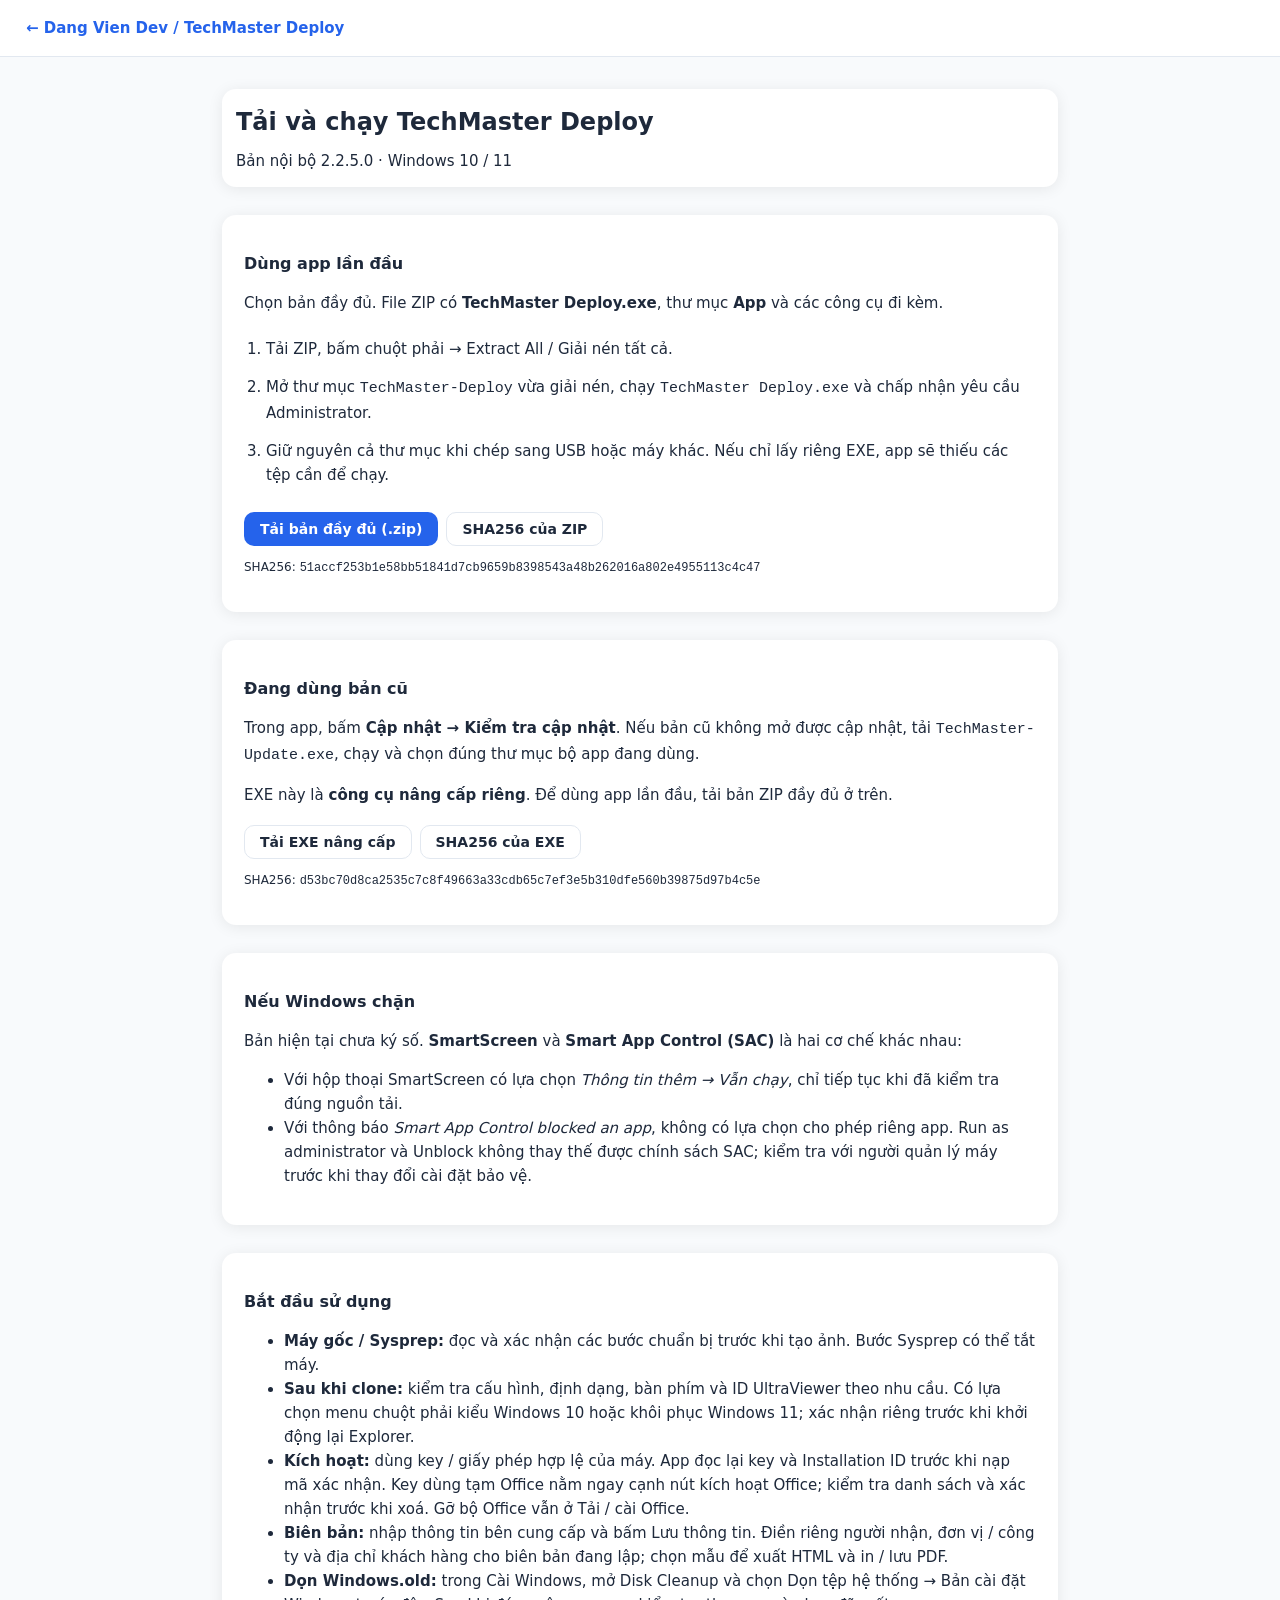
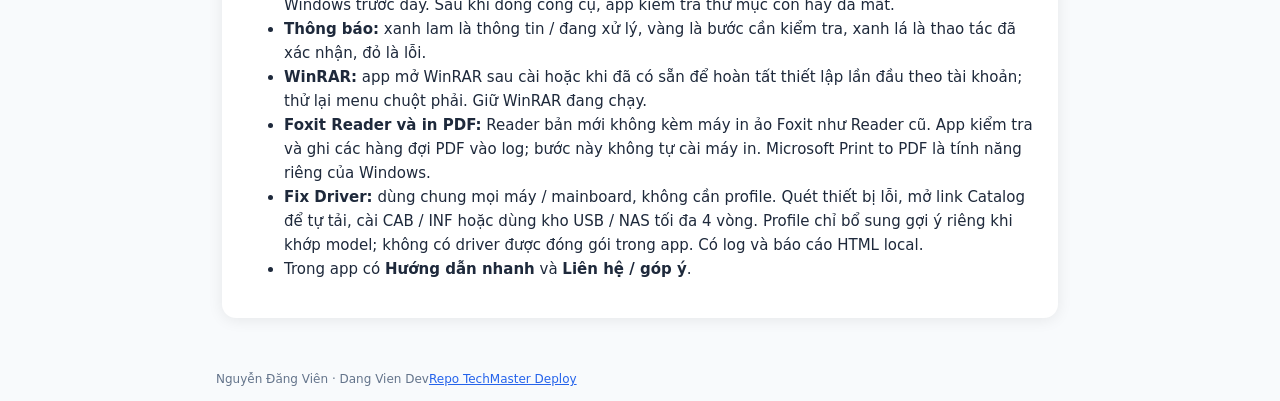
==== downloads/techmaster-deploy.html @ 35038945 "Publish Deploy 2.2.5 with notice highlights, customer details and Windows tools" ====
<!doctype html>
<html lang="vi"><head><meta charset="utf-8"><meta name="viewport" content="width=device-width, initial-scale=1">
<title>TechMaster Deploy — Tải và chạy</title><meta name="description" content="Tải TechMaster Deploy, giải nén bộ app đầy đủ và chạy trên Windows.">
<link rel="stylesheet" href="../assets/style.css?v=__BUILD__"><style>.download-guide{max-width:900px;margin:auto}.guide-main{min-height:100vh;background:var(--content-bg)}.guide-header{background:var(--card-bg);border-bottom:1px solid var(--border);padding:16px 26px}.guide-header a{text-decoration:none;color:var(--accent);font-weight:600}.guide-content{padding:26px}.download-guide h1{font-size:24px;margin:0 0 8px}.download-guide h2{font-size:16px}.download-guide .section{padding:22px}.guide-foot{padding:20px 26px;color:var(--text-2);font-size:12px}.guide-foot a{color:var(--accent)}.download-guide p{overflow-wrap:anywhere}.download-guide code{font-family:var(--mono);overflow-wrap:anywhere}.download-guide .section{margin-top:28px}.download-guide ol{padding-left:22px}.download-guide ol li{padding:7px 0}.download-guide .actions{margin-top:18px}.download-guide .checksum{font-size:12px;color:var(--dim)}</style></head>
<body><div class="guide-main"><header class="guide-header"><a href="../#/tool/techmaster-deploy">← Dang Vien Dev / TechMaster Deploy</a></header><main class="download-guide guide-content"><div class="card sec"><h1>Tải và chạy TechMaster Deploy</h1><p>Bản nội bộ 2.2.5.0 · Windows 10 / 11</p></div>
<section class="card section"><h2>Dùng app lần đầu</h2><p>Chọn bản đầy đủ. File ZIP có <strong>TechMaster Deploy.exe</strong>, thư mục <strong>App</strong> và các công cụ đi kèm.</p><ol><li>Tải ZIP, bấm chuột phải → Extract All / Giải nén tất cả.</li><li>Mở thư mục <code>TechMaster-Deploy</code> vừa giải nén, chạy <code>TechMaster Deploy.exe</code> và chấp nhận yêu cầu Administrator.</li><li>Giữ nguyên cả thư mục khi chép sang USB hoặc máy khác. Nếu chỉ lấy riêng EXE, app sẽ thiếu các tệp cần để chạy.</li></ol><div class="actions"><a class="btn primary" href="TechMaster-Deploy-v2.2.5.0.zip" download="TechMaster-Deploy-v2.2.5.0.zip">Tải bản đầy đủ (.zip)</a><a class="btn outline" href="TechMaster-Deploy-v2.2.5.0.zip.sha256" download>SHA256 của ZIP</a></div><p class="checksum">SHA256: <code>51accf253b1e58bb51841d7cb9659b8398543a48b262016a802e4955113c4c47</code></p></section>
<section class="card section"><h2>Đang dùng bản cũ</h2><p>Trong app, bấm <strong>Cập nhật → Kiểm tra cập nhật</strong>. Nếu bản cũ không mở được cập nhật, tải <code>TechMaster-Update.exe</code>, chạy và chọn đúng thư mục bộ app đang dùng.</p><p>EXE này là <strong>công cụ nâng cấp riêng</strong>. Để dùng app lần đầu, tải bản ZIP đầy đủ ở trên.</p><div class="actions"><a class="btn outline" href="TechMaster-Update.exe" download="TechMaster-Update.exe">Tải EXE nâng cấp</a><a class="btn outline" href="TechMaster-Update.exe.sha256" download>SHA256 của EXE</a></div><p class="checksum">SHA256: <code>d53bc70d8ca2535c7c8f49663a33cdb65c7ef3e5b310dfe560b39875d97b4c5e</code></p></section>
<section class="card section"><h2>Nếu Windows chặn</h2><p>Bản hiện tại chưa ký số. <strong>SmartScreen</strong> và <strong>Smart App Control (SAC)</strong> là hai cơ chế khác nhau:</p><ul><li>Với hộp thoại SmartScreen có lựa chọn <em>Thông tin thêm → Vẫn chạy</em>, chỉ tiếp tục khi đã kiểm tra đúng nguồn tải.</li><li>Với thông báo <em>Smart App Control blocked an app</em>, không có lựa chọn cho phép riêng app. Run as administrator và Unblock không thay thế được chính sách SAC; kiểm tra với người quản lý máy trước khi thay đổi cài đặt bảo vệ.</li></ul></section>
<section class="card section"><h2>Bắt đầu sử dụng</h2><ul><li><strong>Máy gốc / Sysprep:</strong> đọc và xác nhận các bước chuẩn bị trước khi tạo ảnh. Bước Sysprep có thể tắt máy.</li><li><strong>Sau khi clone:</strong> kiểm tra cấu hình, định dạng, bàn phím và ID UltraViewer theo nhu cầu. Có lựa chọn menu chuột phải kiểu Windows 10 hoặc khôi phục Windows 11; xác nhận riêng trước khi khởi động lại Explorer.</li><li><strong>Kích hoạt:</strong> dùng key / giấy phép hợp lệ của máy. App đọc lại key và Installation ID trước khi nạp mã xác nhận. Key dùng tạm Office nằm ngay cạnh nút kích hoạt Office; kiểm tra danh sách và xác nhận trước khi xoá. Gỡ bộ Office vẫn ở Tải / cài Office.</li><li><strong>Biên bản:</strong> nhập thông tin bên cung cấp và bấm Lưu thông tin. Điền riêng người nhận, đơn vị / công ty và địa chỉ khách hàng cho biên bản đang lập; chọn mẫu để xuất HTML và in / lưu PDF.</li><li><strong>Dọn Windows.old:</strong> trong Cài Windows, mở Disk Cleanup và chọn Dọn tệp hệ thống → Bản cài đặt Windows trước đây. Sau khi đóng công cụ, app kiểm tra thư mục còn hay đã mất.</li><li><strong>Thông báo:</strong> xanh lam là thông tin / đang xử lý, vàng là bước cần kiểm tra, xanh lá là thao tác đã xác nhận, đỏ là lỗi.</li><li><strong>WinRAR:</strong> app mở WinRAR sau cài hoặc khi đã có sẵn để hoàn tất thiết lập lần đầu theo tài khoản; thử lại menu chuột phải. Giữ WinRAR đang chạy.</li><li><strong>Foxit Reader và in PDF:</strong> Reader bản mới không kèm máy in ảo Foxit như Reader cũ. App kiểm tra và ghi các hàng đợi PDF vào log; bước này không tự cài máy in. Microsoft Print to PDF là tính năng riêng của Windows.</li><li><strong>Fix Driver:</strong> dùng chung mọi máy / mainboard, không cần profile. Quét thiết bị lỗi, mở link Catalog để tự tải, cài CAB / INF hoặc dùng kho USB / NAS tối đa 4 vòng. Profile chỉ bổ sung gợi ý riêng khi khớp model; không có driver được đóng gói trong app. Có log và báo cáo HTML local.</li><li>Trong app có <strong>Hướng dẫn nhanh</strong> và <strong>Liên hệ / góp ý</strong>.</li></ul></section>
</main><footer class="guide-foot download-guide"><span>Nguyễn Đăng Viên · Dang Vien Dev</span><a href="https://github.com/dangvien-dev/TechMaster-Deploy" target="_blank" rel="noopener">Repo TechMaster Deploy</a></footer></div></body></html>
---- assets/style.css ----
/*
 * Theme lấy từ TechMaster Pro (TechMasterPro/Styles/*.xaml, Views/MainWindow.xaml, docs/HANDOFF.md §3)
 */
:root {
  /* Colors.xaml */
  --bg-main: #F1F5F9;
  --card-bg: #FFFFFF;
  --border: #E2E8F0;
  --primary: #1E3A8A;
  --text: #1E293B;
  --text-2: #64748B;
  --success: #22C55E;
  --warning: #FACC15;
  --danger: #EF4444;

  /* MainWindow.xaml / MenuStyles.xaml */
  --sidebar: #0F172A;
  --side-text: #CBD5F5;
  --side-hover: #1E293B;
  --side-muted: #94A3B8;
  --accent: #2563EB;
  --accent-light: #60A5FA;
  --content-bg: #F8FAFC;

  /* HeaderActionButtonStyle */
  --btn-hover: #F3F4F6;
  --btn-press: #E5E7EB;

  --font: "Segoe UI", system-ui, -apple-system, Roboto, "Helvetica Neue", Arial, sans-serif;
  --mono: Consolas, "Cascadia Mono", ui-monospace, monospace;
}

* { box-sizing: border-box; }
html, body { margin: 0; height: 100%; }
body { font: 15px/1.6 var(--font); color: var(--text); background: var(--content-bg); }
a { color: inherit; }
svg { flex: none; }

.hbtn {
  display: inline-flex; align-items: center; gap: 6px; padding: 4px 8px; border-radius: 4px;
  font: 13px var(--font); color: var(--text); background: transparent; border: 0; cursor: pointer; text-decoration: none;
}
.hbtn:hover { background: var(--btn-hover); }
.hbtn:active { background: var(--btn-press); }

.search { position: relative; }
.search input {
  width: 280px; height: 34px; padding: 0 10px 0 32px; border: 1px solid var(--border); border-radius: 10px;
  font: 13px var(--font); color: var(--text); background: var(--content-bg); outline: none;
}
.search input:focus { border-color: var(--accent); background: #fff; box-shadow: 0 0 0 3px rgba(37,99,235,.12); }
.search svg { position: absolute; left: 10px; top: 9px; color: var(--text-2); }

.seg { display: inline-flex; background: var(--bg-main); border-radius: 10px; padding: 3px; }
.seg button {
  border: 0; background: transparent; font: 13px var(--font); color: var(--text-2);
  height: 28px; padding: 0 12px; border-radius: 8px; cursor: pointer;
}
.seg button[aria-pressed="true"] { background: #fff; color: var(--text); font-weight: 600; box-shadow: 0 1px 3px rgba(15,23,42,.12); }


/* CardStyle: CornerRadius 14, Padding 14, Margin 6, DropShadow Blur15 Opacity.08 Depth2 */
.card {
  background: var(--card-bg); border-radius: 14px; padding: 14px; margin: 6px;
  box-shadow: 0 2px 15px rgba(0,0,0,.08);
}
.grid { display: grid; grid-template-columns: repeat(auto-fill, minmax(min(300px, 100%), 1fr)); }
.grid > * { min-width: 0; }
.tool-foot > * { min-width: 0; }
.tool-foot > .badge { flex: none; }

.tool {
  display: flex; flex-direction: column; gap: 10px; text-decoration: none; padding: 16px;
  border: 1px solid transparent; transition: border-color .12s, transform .12s;
}
.tool:hover { border-color: var(--g-fg); transform: translateY(-2px); }
.tool-top { display: flex; gap: 12px; align-items: flex-start; }
.tile {
  width: 44px; height: 44px; border-radius: 12px; display: grid; place-items: center;
  background: var(--g-bg); color: var(--g-fg); font-weight: 700; font-size: 17px; flex: none;
}
.tool-name { font-size: 16px; font-weight: 700; margin: 0; line-height: 1.3; }
.tool-cat { font-size: 12px; color: var(--g-fg); font-weight: 600; }
.tool p { margin: 0; color: var(--text-2); font-size: 13px; flex: 1; }
.tags { display: flex; flex-wrap: wrap; gap: 6px; }
.tag { font: 11.5px var(--mono); color: var(--text-2); background: var(--bg-main); padding: 2px 7px; border-radius: 6px; }
.tool-foot {
  display: flex; justify-content: space-between; align-items: center; gap: 8px;
  border-top: 1px solid var(--border); padding-top: 10px; font-size: 12px; color: var(--text-2);
}

/* status */
.badge { display: inline-flex; align-items: center; gap: 5px; font-size: 11.5px; font-weight: 600; padding: 2px 9px; border-radius: 999px; white-space: nowrap; }
.badge::before { content: ""; width: 6px; height: 6px; border-radius: 50%; background: currentColor; }
.badge.stable   { background: #F0FDF4; color: #16A34A; }
.badge.beta     { background: #EFF6FF; color: var(--accent); }
.badge.dev      { background: #FEFCE8; color: #A16207; }
.badge.internal { background: var(--bg-main); color: var(--text-2); }

.empty { margin: 6px; padding: 50px 20px; text-align: center; color: var(--text-2); border: 1px dashed var(--border); border-radius: 14px; }

/* ---------- Detail ---------- */
.detail { display: grid; grid-template-columns: 1fr 300px; align-items: start; }
.hero { display: flex; gap: 16px; align-items: center; flex-wrap: wrap; padding: 18px; }
.hero .tile { width: 56px; height: 56px; font-size: 22px; border-radius: 14px; }
.hero-text { flex: 1; min-width: 220px; }
.hero-text h2 { margin: 0 0 2px; font-size: 22px; }
.hero-text p { margin: 0; color: var(--text-2); }

/* PrimaryButtonStyle: #2563EB, white, Padding 15,6, SemiBold, Radius 10 */
.btn {
  display: inline-flex; align-items: center; gap: 8px; padding: 8px 15px; border-radius: 10px;
  font: 600 14px var(--font); text-decoration: none; border: 1px solid transparent; cursor: pointer;
}
.btn.primary { background: var(--accent); color: #fff; }
.btn.primary:hover { background: #1D4ED8; }
.btn.primary:active { opacity: .7; }
.btn.outline { background: #fff; color: var(--text); border-color: var(--border); }
.btn.outline:hover { background: var(--btn-hover); }
.btn[aria-disabled="true"] { background: var(--bg-main); color: var(--text-2); pointer-events: none; }
.actions { display: flex; gap: 8px; flex-wrap: wrap; }

.sec h3 {
  display: flex; align-items: center; gap: 8px; font-size: 14px; font-weight: 700; margin: 0 0 10px;
}
.sec h3::before { content: ""; width: 4px; height: 16px; border-radius: 2px; background: var(--g-fg, var(--accent)); }
.sec p { margin: 0; }
.list { margin: 0; padding: 0; list-style: none; }
.list li { display: flex; gap: 10px; padding: 8px 0; border-bottom: 1px solid var(--border); }
.list li:last-child { border-bottom: 0; }
.list li svg { color: var(--success); margin-top: 3px; }

.kv { display: grid; grid-template-columns: 96px 1fr; gap: 9px 10px; margin: 0; font-size: 13px; }
.kv dt { color: var(--text-2); }
.kv dd { margin: 0; font-weight: 600; word-break: break-word; }
.kv dd.mono { font: 600 12.5px var(--mono); }
.side-card .tags { margin-top: 14px; padding-top: 12px; border-top: 1px solid var(--border); }

.log-item + .log-item { margin-top: 14px; padding-top: 14px; border-top: 1px solid var(--border); }
.log-ver { font: 600 13px var(--mono); color: var(--accent); }
.log-date { color: var(--text-2); font-size: 12px; margin-left: 6px; }
.log-item ul { margin: 6px 0 0; padding-left: 18px; }
.note { color: var(--text-2); font-size: 13px; }


/* ---------- Sổ tay sửa lỗi (#/loi) ---------- */
.muted { color: var(--text-2); }
.fix .tool-cat { margin-bottom: 2px; }
.fix .tool-name { font-size: 15px; }
.fix-model { min-width: 0; overflow: hidden; text-overflow: ellipsis; white-space: nowrap; }
.tag.code { color: var(--g-fg, var(--accent)); background: var(--g-bg, #EFF6FF); font-weight: 600; }

.sec code, .notes code {
  font: 12.5px var(--mono); background: var(--bg-main); border: 1px solid var(--border);
  padding: 0 5px; border-radius: 5px; overflow-wrap: anywhere;
}
.steps { list-style: none; margin: 0; padding: 0; }
.step { display: flex; gap: 12px; padding: 12px 0; border-bottom: 1px solid var(--border); }
.step:first-child { padding-top: 2px; }
.step:last-child { border-bottom: 0; padding-bottom: 0; }
.step-no {
  flex: none; width: 26px; height: 26px; border-radius: 8px; display: grid; place-items: center;
  background: var(--g-bg, #EFF6FF); color: var(--g-fg, var(--accent)); font-weight: 700; font-size: 13px;
}
.step-body { flex: 1; min-width: 0; }
.step-t { font-weight: 600; margin-top: 2px; }
.step-d { color: var(--text); margin-top: 2px; }
.cmd { position: relative; margin-top: 8px; background: var(--sidebar); border-radius: 10px; }
.cmd pre {
  margin: 0; padding: 12px 14px; padding-right: 86px; color: #E2E8F0;
  font: 12.5px/1.6 var(--mono); white-space: pre-wrap; word-break: break-all;
}
.cmd .copy {
  position: absolute; top: 7px; right: 7px; display: inline-flex; align-items: center; gap: 5px;
  border: 0; border-radius: 6px; padding: 4px 8px; cursor: pointer;
  background: var(--side-hover); color: var(--side-text); font: 12px var(--font);
}
.cmd .copy:hover { background: #334155; color: #fff; }
.warn { background: #FFFBEB; }
.warn h3::before { background: #D97706; }
.notes { margin: 0; padding-left: 18px; }
.notes li + li { margin-top: 6px; }
.refs { margin-top: 14px; padding-top: 12px; border-top: 1px solid var(--border); display: flex; flex-direction: column; gap: 6px; font-size: 13px; }
.refs-h { color: var(--text-2); font-size: 12px; }
.refs a { color: var(--accent); text-decoration: none; }
.refs a:hover { text-decoration: underline; }

/* ---------- Thông báo thay đổi / bản mới ---------- */
.chg {
  display: inline-block; vertical-align: 2px; margin-left: 4px; padding: 1px 7px; border-radius: 999px;
  font-size: 10.5px; font-weight: 700; letter-spacing: .3px; text-transform: uppercase;
}
.chg.new     { background: var(--danger); color: #fff; }
.chg.updated { background: var(--accent); color: #fff; }

.notice, .toast { display: flex; align-items: center; gap: 12px; }
.notice { border-left: 4px solid var(--accent); margin-bottom: 10px; }
.notice-icon {
  width: 36px; height: 36px; border-radius: 10px; display: grid; place-items: center; flex: none;
  background: #EFF6FF; color: var(--accent);
}
.notice-body { flex: 1; min-width: 0; font-size: 13px; }
.notice-body a { color: var(--accent); text-decoration: none; }
.notice-body a:hover { text-decoration: underline; }
.dim { color: var(--text-2); }

.toasts { position: fixed; right: 20px; bottom: 20px; z-index: 50; max-width: calc(100% - 40px); }
.toast { margin: 0; width: 400px; max-width: 100%; box-shadow: 0 8px 30px rgba(15,23,42,.18); animation: toast-in .2s ease-out; }
@keyframes toast-in { from { opacity: 0; transform: translateY(10px); } to { opacity: 1; transform: none; } }
@media (max-width: 760px) { .toasts { left: 10px; right: 10px; bottom: 10px; max-width: none; } .toast { width: auto; } }

/* =====================================================================
 * Bố cục WEBSITE: menu ngang · khối mở đầu · section · chân trang
 * (màu, card, nút, nhãn vẫn theo docs/DESIGN-SYSTEM.md)
 * ===================================================================== */
.wrap { width: 100%; max-width: 1180px; margin: 0 auto; padding: 0 24px; }
main { min-height: 60vh; }

/* Menu ngang — nền navy như sidebar TechMaster Pro */
.topnav { background: var(--sidebar); position: sticky; top: 0; z-index: 20; box-shadow: 0 1px 0 rgba(255,255,255,.06); }
.topnav-in { display: flex; align-items: center; justify-content: space-between; gap: 16px; height: 62px; }
.brand { display: flex; align-items: baseline; gap: 8px; text-decoration: none; }
.brand-name { color: #fff; font-size: 19px; font-weight: 700; }
.brand-tag { color: var(--accent-light); font-size: 12px; font-weight: 700; letter-spacing: .8px; }
.nav { display: flex; align-items: center; gap: 4px; }
.nav a {
  color: var(--side-text); text-decoration: none; font-size: 14px; padding: 8px 14px; border-radius: 10px;
  transition: background .12s, color .12s;
}
.nav a:hover { background: var(--side-hover); color: #fff; }
.nav a[aria-current="page"] { color: #fff; font-weight: 600; background: var(--side-hover); box-shadow: inset 0 -2px 0 var(--accent-light); }

/* Khối mở đầu */
.hero-band {
  background:
    radial-gradient(900px 400px at 85% -10%, rgba(96,165,250,.28), transparent 60%),
    linear-gradient(135deg, #0F172A 0%, #1E3A8A 100%);
  color: #fff;
}
.hero-in { padding: 40px 24px 36px; }
.hero-grid { display: grid; grid-template-columns: 1fr auto; align-items: end; gap: 32px; }
.hero-band.small .hero-in { padding: 28px 24px 30px; }
.eyebrow {
  display: inline-block; font-size: 12px; font-weight: 700; letter-spacing: 1px; text-transform: uppercase;
  color: var(--accent-light); background: rgba(96,165,250,.12); border: 1px solid rgba(96,165,250,.3);
  padding: 3px 10px; border-radius: 999px; margin-bottom: 12px;
}
.hero-band h1 { font-size: 36px; line-height: 1.15; margin: 0 0 8px; letter-spacing: -.5px; }
.hero-band.small h1 { font-size: 30px; margin-bottom: 6px; }
.hero-band p { margin: 0; max-width: 680px; color: #CBD5E1; font-size: 16px; }
.hero-band.small p { font-size: 14.5px; }
.hero-band p b { color: #fff; }
.hero-cta { display: flex; gap: 10px; flex-wrap: wrap; margin-top: 20px; }
.btn.lg { padding: 11px 20px; font-size: 15px; }
.btn.ghost { color: #fff; border-color: rgba(255,255,255,.3); background: rgba(255,255,255,.04); }
.btn.ghost:hover { background: rgba(255,255,255,.1); }
.stats { display: flex; gap: 28px; flex-wrap: wrap; padding: 14px 22px; border-radius: 14px; background: rgba(255,255,255,.05); border: 1px solid rgba(255,255,255,.1); }
.stats div { display: flex; flex-direction: column; }
.stats b { font-size: 24px; line-height: 1.15; }
.stats span { color: #94A3B8; font-size: 12.5px; white-space: nowrap; }
.hero-band .crumb { margin-bottom: 14px; }
.hero-band .crumb a, .hero-band .crumb span { color: #94A3B8; }
.hero-band .crumb a:hover { color: #fff; }
.search.big { display: block; margin-top: 18px; max-width: 620px; }
.search.big input { width: 100%; height: 48px; font-size: 15px; padding-left: 42px; border-radius: 12px; border-color: transparent; background: #fff; }
.search.big svg { left: 15px; top: 17px; }

/* Section */
.section { padding: 52px 0; }
.section.alt { background: var(--bg-main); border-top: 1px solid var(--border); }
.section-head { display: flex; justify-content: space-between; align-items: flex-end; gap: 16px; flex-wrap: wrap; margin: 0 6px 20px; }
.section-head h2 {
  display: flex; align-items: center; gap: 10px; font-size: 26px; margin: 0 0 4px;
}
.section-head h2::before { content: ""; width: 4px; height: 24px; border-radius: 2px; background: var(--accent); }
.section-head p { margin: 0; color: var(--text-2); }

.toolbar { display: flex; justify-content: space-between; align-items: center; gap: 12px; flex-wrap: wrap; margin: 0 6px 14px; }
.toolbar-right { display: flex; align-items: center; gap: 10px; flex-wrap: wrap; }
.chips { display: flex; flex-wrap: wrap; gap: 8px; }
.chip {
  display: inline-flex; align-items: center; gap: 7px; height: 34px; padding: 0 14px; border-radius: 999px; cursor: pointer;
  font: 13px var(--font); color: var(--text); background: #fff; border: 1px solid var(--border); transition: all .12s;
}
.chip:hover { border-color: var(--g-fg, var(--accent)); }
.chip-dot { width: 8px; height: 8px; border-radius: 50%; background: var(--g-fg); }
.chip[aria-pressed="true"] { background: var(--g-bg, var(--text)); color: var(--g-fg, #fff); border-color: var(--g-fg, var(--text)); font-weight: 600; }
.search input { background: #fff; }

.page { padding-top: 22px; padding-bottom: 56px; }
.crumb { display: flex; align-items: center; flex-wrap: wrap; gap: 8px; font-size: 13px; margin: 0 6px 12px; color: var(--text-2); }
.crumb a { color: var(--text-2); text-decoration: none; }
.crumb a:hover { color: var(--accent); }
.crumb .sep { opacity: .5; }
.empty a { color: var(--accent); }
.fix-hero .tags { margin-top: 8px; }

/* Chân trang */
.footer { background: var(--sidebar); color: var(--side-muted); font-size: 13px; margin-top: 0; }
.footer-in { display: grid; grid-template-columns: 1.6fr 1fr 1fr; gap: 24px; padding-top: 36px; padding-bottom: 36px; }
.footer-brand { color: #fff; font-size: 17px; font-weight: 700; margin-bottom: 6px; }
.footer-sub { max-width: 380px; }
.footer-links { display: flex; flex-direction: column; gap: 6px; }
.footer-links a { color: var(--side-text); text-decoration: none; }
.footer-links a:hover { color: #fff; }
.footer-contact { color: var(--warning); margin-top: 4px; }

/* ---------- Responsive ---------- */
@media (max-width: 1000px) {
  .detail { grid-template-columns: 1fr; }
  .search input { width: 220px; }
}
@media (max-width: 760px) {
  .wrap { padding: 0 14px; }
  .topnav-in { height: 56px; }
  .nav a { padding: 7px 9px; font-size: 13.5px; }
  .hero-in { padding: 28px 14px 26px; }
  .hero-grid { grid-template-columns: 1fr; gap: 20px; }
  .hero-band.small .hero-in { padding: 22px 14px 24px; }
  .hero-band h1 { font-size: 28px; }
  .hero-band p { font-size: 15px; }
  .stats { gap: 20px; padding: 10px 16px; }
  .section { padding: 34px 0; }
  .section-head h2 { font-size: 22px; }
  .toolbar-right, .search, .search input { width: 100%; }
  .chips { flex-wrap: nowrap; overflow-x: auto; scrollbar-width: none; width: 100%; padding-bottom: 2px; }
  .chip { flex: none; }
  .grid { grid-template-columns: minmax(0, 1fr); }
  .footer-in { grid-template-columns: 1fr; gap: 18px; }
}
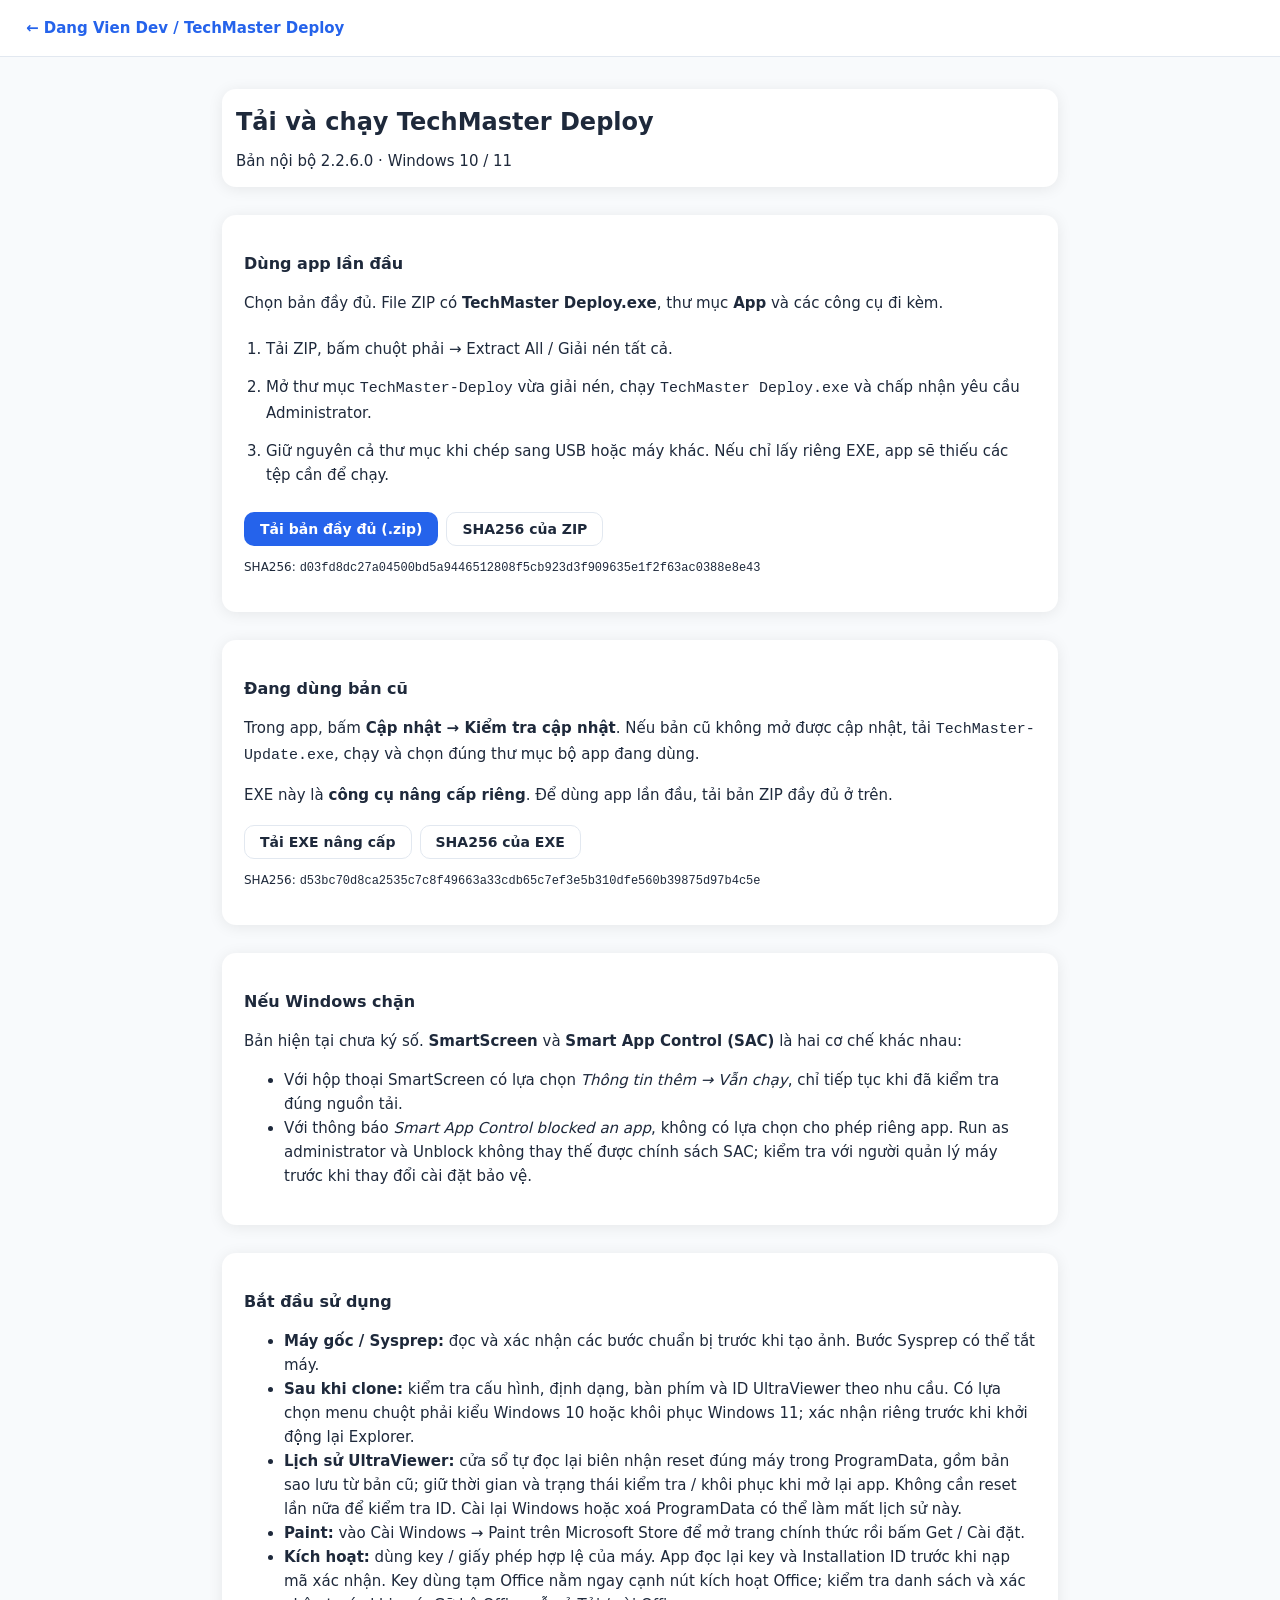
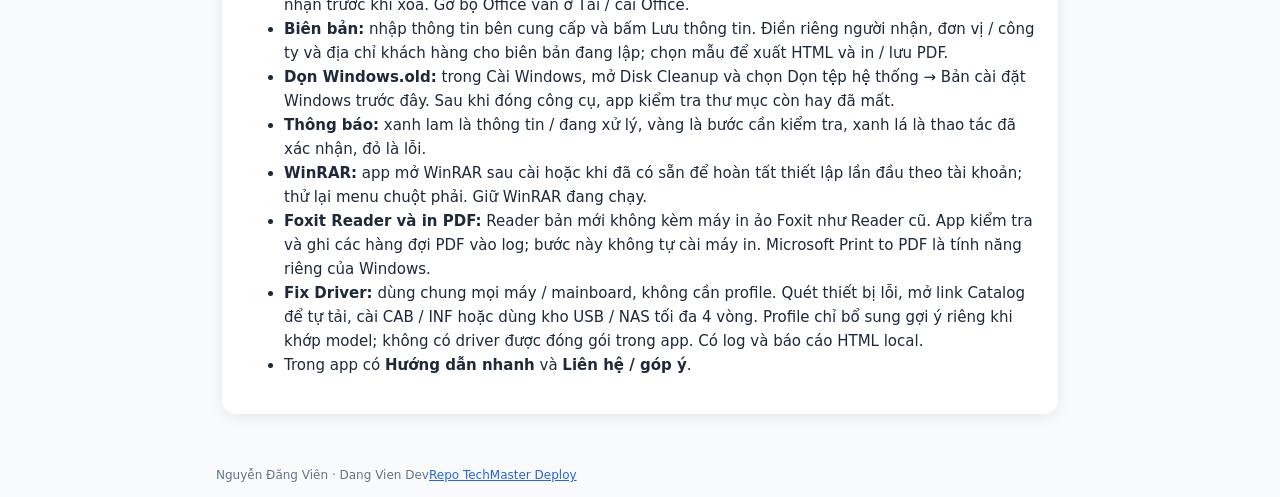
==== commit f6b255fa: "Publish Deploy 2.2.6 with saved UltraViewer history and Paint Store shortcut" ====
--- a/downloads/techmaster-deploy.html
+++ b/downloads/techmaster-deploy.html
@@ -2,9 +2,9 @@
 <html lang="vi"><head><meta charset="utf-8"><meta name="viewport" content="width=device-width, initial-scale=1">
 <title>TechMaster Deploy — Tải và chạy</title><meta name="description" content="Tải TechMaster Deploy, giải nén bộ app đầy đủ và chạy trên Windows.">
 <link rel="stylesheet" href="../assets/style.css?v=__BUILD__"><style>.download-guide{max-width:900px;margin:auto}.guide-main{min-height:100vh;background:var(--content-bg)}.guide-header{background:var(--card-bg);border-bottom:1px solid var(--border);padding:16px 26px}.guide-header a{text-decoration:none;color:var(--accent);font-weight:600}.guide-content{padding:26px}.download-guide h1{font-size:24px;margin:0 0 8px}.download-guide h2{font-size:16px}.download-guide .section{padding:22px}.guide-foot{padding:20px 26px;color:var(--text-2);font-size:12px}.guide-foot a{color:var(--accent)}.download-guide p{overflow-wrap:anywhere}.download-guide code{font-family:var(--mono);overflow-wrap:anywhere}.download-guide .section{margin-top:28px}.download-guide ol{padding-left:22px}.download-guide ol li{padding:7px 0}.download-guide .actions{margin-top:18px}.download-guide .checksum{font-size:12px;color:var(--dim)}</style></head>
-<body><div class="guide-main"><header class="guide-header"><a href="../#/tool/techmaster-deploy">← Dang Vien Dev / TechMaster Deploy</a></header><main class="download-guide guide-content"><div class="card sec"><h1>Tải và chạy TechMaster Deploy</h1><p>Bản nội bộ 2.2.5.0 · Windows 10 / 11</p></div>
-<section class="card section"><h2>Dùng app lần đầu</h2><p>Chọn bản đầy đủ. File ZIP có <strong>TechMaster Deploy.exe</strong>, thư mục <strong>App</strong> và các công cụ đi kèm.</p><ol><li>Tải ZIP, bấm chuột phải → Extract All / Giải nén tất cả.</li><li>Mở thư mục <code>TechMaster-Deploy</code> vừa giải nén, chạy <code>TechMaster Deploy.exe</code> và chấp nhận yêu cầu Administrator.</li><li>Giữ nguyên cả thư mục khi chép sang USB hoặc máy khác. Nếu chỉ lấy riêng EXE, app sẽ thiếu các tệp cần để chạy.</li></ol><div class="actions"><a class="btn primary" href="TechMaster-Deploy-v2.2.5.0.zip" download="TechMaster-Deploy-v2.2.5.0.zip">Tải bản đầy đủ (.zip)</a><a class="btn outline" href="TechMaster-Deploy-v2.2.5.0.zip.sha256" download>SHA256 của ZIP</a></div><p class="checksum">SHA256: <code>51accf253b1e58bb51841d7cb9659b8398543a48b262016a802e4955113c4c47</code></p></section>
+<body><div class="guide-main"><header class="guide-header"><a href="../#/tool/techmaster-deploy">← Dang Vien Dev / TechMaster Deploy</a></header><main class="download-guide guide-content"><div class="card sec"><h1>Tải và chạy TechMaster Deploy</h1><p>Bản nội bộ 2.2.6.0 · Windows 10 / 11</p></div>
+<section class="card section"><h2>Dùng app lần đầu</h2><p>Chọn bản đầy đủ. File ZIP có <strong>TechMaster Deploy.exe</strong>, thư mục <strong>App</strong> và các công cụ đi kèm.</p><ol><li>Tải ZIP, bấm chuột phải → Extract All / Giải nén tất cả.</li><li>Mở thư mục <code>TechMaster-Deploy</code> vừa giải nén, chạy <code>TechMaster Deploy.exe</code> và chấp nhận yêu cầu Administrator.</li><li>Giữ nguyên cả thư mục khi chép sang USB hoặc máy khác. Nếu chỉ lấy riêng EXE, app sẽ thiếu các tệp cần để chạy.</li></ol><div class="actions"><a class="btn primary" href="TechMaster-Deploy-v2.2.6.0.zip" download="TechMaster-Deploy-v2.2.6.0.zip">Tải bản đầy đủ (.zip)</a><a class="btn outline" href="TechMaster-Deploy-v2.2.6.0.zip.sha256" download>SHA256 của ZIP</a></div><p class="checksum">SHA256: <code>d03fd8dc27a04500bd5a9446512808f5cb923d3f909635e1f2f63ac0388e8e43</code></p></section>
 <section class="card section"><h2>Đang dùng bản cũ</h2><p>Trong app, bấm <strong>Cập nhật → Kiểm tra cập nhật</strong>. Nếu bản cũ không mở được cập nhật, tải <code>TechMaster-Update.exe</code>, chạy và chọn đúng thư mục bộ app đang dùng.</p><p>EXE này là <strong>công cụ nâng cấp riêng</strong>. Để dùng app lần đầu, tải bản ZIP đầy đủ ở trên.</p><div class="actions"><a class="btn outline" href="TechMaster-Update.exe" download="TechMaster-Update.exe">Tải EXE nâng cấp</a><a class="btn outline" href="TechMaster-Update.exe.sha256" download>SHA256 của EXE</a></div><p class="checksum">SHA256: <code>d53bc70d8ca2535c7c8f49663a33cdb65c7ef3e5b310dfe560b39875d97b4c5e</code></p></section>
 <section class="card section"><h2>Nếu Windows chặn</h2><p>Bản hiện tại chưa ký số. <strong>SmartScreen</strong> và <strong>Smart App Control (SAC)</strong> là hai cơ chế khác nhau:</p><ul><li>Với hộp thoại SmartScreen có lựa chọn <em>Thông tin thêm → Vẫn chạy</em>, chỉ tiếp tục khi đã kiểm tra đúng nguồn tải.</li><li>Với thông báo <em>Smart App Control blocked an app</em>, không có lựa chọn cho phép riêng app. Run as administrator và Unblock không thay thế được chính sách SAC; kiểm tra với người quản lý máy trước khi thay đổi cài đặt bảo vệ.</li></ul></section>
-<section class="card section"><h2>Bắt đầu sử dụng</h2><ul><li><strong>Máy gốc / Sysprep:</strong> đọc và xác nhận các bước chuẩn bị trước khi tạo ảnh. Bước Sysprep có thể tắt máy.</li><li><strong>Sau khi clone:</strong> kiểm tra cấu hình, định dạng, bàn phím và ID UltraViewer theo nhu cầu. Có lựa chọn menu chuột phải kiểu Windows 10 hoặc khôi phục Windows 11; xác nhận riêng trước khi khởi động lại Explorer.</li><li><strong>Kích hoạt:</strong> dùng key / giấy phép hợp lệ của máy. App đọc lại key và Installation ID trước khi nạp mã xác nhận. Key dùng tạm Office nằm ngay cạnh nút kích hoạt Office; kiểm tra danh sách và xác nhận trước khi xoá. Gỡ bộ Office vẫn ở Tải / cài Office.</li><li><strong>Biên bản:</strong> nhập thông tin bên cung cấp và bấm Lưu thông tin. Điền riêng người nhận, đơn vị / công ty và địa chỉ khách hàng cho biên bản đang lập; chọn mẫu để xuất HTML và in / lưu PDF.</li><li><strong>Dọn Windows.old:</strong> trong Cài Windows, mở Disk Cleanup và chọn Dọn tệp hệ thống → Bản cài đặt Windows trước đây. Sau khi đóng công cụ, app kiểm tra thư mục còn hay đã mất.</li><li><strong>Thông báo:</strong> xanh lam là thông tin / đang xử lý, vàng là bước cần kiểm tra, xanh lá là thao tác đã xác nhận, đỏ là lỗi.</li><li><strong>WinRAR:</strong> app mở WinRAR sau cài hoặc khi đã có sẵn để hoàn tất thiết lập lần đầu theo tài khoản; thử lại menu chuột phải. Giữ WinRAR đang chạy.</li><li><strong>Foxit Reader và in PDF:</strong> Reader bản mới không kèm máy in ảo Foxit như Reader cũ. App kiểm tra và ghi các hàng đợi PDF vào log; bước này không tự cài máy in. Microsoft Print to PDF là tính năng riêng của Windows.</li><li><strong>Fix Driver:</strong> dùng chung mọi máy / mainboard, không cần profile. Quét thiết bị lỗi, mở link Catalog để tự tải, cài CAB / INF hoặc dùng kho USB / NAS tối đa 4 vòng. Profile chỉ bổ sung gợi ý riêng khi khớp model; không có driver được đóng gói trong app. Có log và báo cáo HTML local.</li><li>Trong app có <strong>Hướng dẫn nhanh</strong> và <strong>Liên hệ / góp ý</strong>.</li></ul></section>
+<section class="card section"><h2>Bắt đầu sử dụng</h2><ul><li><strong>Máy gốc / Sysprep:</strong> đọc và xác nhận các bước chuẩn bị trước khi tạo ảnh. Bước Sysprep có thể tắt máy.</li><li><strong>Sau khi clone:</strong> kiểm tra cấu hình, định dạng, bàn phím và ID UltraViewer theo nhu cầu. Có lựa chọn menu chuột phải kiểu Windows 10 hoặc khôi phục Windows 11; xác nhận riêng trước khi khởi động lại Explorer.</li><li><strong>Lịch sử UltraViewer:</strong> cửa sổ tự đọc lại biên nhận reset đúng máy trong ProgramData, gồm bản sao lưu từ bản cũ; giữ thời gian và trạng thái kiểm tra / khôi phục khi mở lại app. Không cần reset lần nữa để kiểm tra ID. Cài lại Windows hoặc xoá ProgramData có thể làm mất lịch sử này.</li><li><strong>Paint:</strong> vào Cài Windows → Paint trên Microsoft Store để mở trang chính thức rồi bấm Get / Cài đặt.</li><li><strong>Kích hoạt:</strong> dùng key / giấy phép hợp lệ của máy. App đọc lại key và Installation ID trước khi nạp mã xác nhận. Key dùng tạm Office nằm ngay cạnh nút kích hoạt Office; kiểm tra danh sách và xác nhận trước khi xoá. Gỡ bộ Office vẫn ở Tải / cài Office.</li><li><strong>Biên bản:</strong> nhập thông tin bên cung cấp và bấm Lưu thông tin. Điền riêng người nhận, đơn vị / công ty và địa chỉ khách hàng cho biên bản đang lập; chọn mẫu để xuất HTML và in / lưu PDF.</li><li><strong>Dọn Windows.old:</strong> trong Cài Windows, mở Disk Cleanup và chọn Dọn tệp hệ thống → Bản cài đặt Windows trước đây. Sau khi đóng công cụ, app kiểm tra thư mục còn hay đã mất.</li><li><strong>Thông báo:</strong> xanh lam là thông tin / đang xử lý, vàng là bước cần kiểm tra, xanh lá là thao tác đã xác nhận, đỏ là lỗi.</li><li><strong>WinRAR:</strong> app mở WinRAR sau cài hoặc khi đã có sẵn để hoàn tất thiết lập lần đầu theo tài khoản; thử lại menu chuột phải. Giữ WinRAR đang chạy.</li><li><strong>Foxit Reader và in PDF:</strong> Reader bản mới không kèm máy in ảo Foxit như Reader cũ. App kiểm tra và ghi các hàng đợi PDF vào log; bước này không tự cài máy in. Microsoft Print to PDF là tính năng riêng của Windows.</li><li><strong>Fix Driver:</strong> dùng chung mọi máy / mainboard, không cần profile. Quét thiết bị lỗi, mở link Catalog để tự tải, cài CAB / INF hoặc dùng kho USB / NAS tối đa 4 vòng. Profile chỉ bổ sung gợi ý riêng khi khớp model; không có driver được đóng gói trong app. Có log và báo cáo HTML local.</li><li>Trong app có <strong>Hướng dẫn nhanh</strong> và <strong>Liên hệ / góp ý</strong>.</li></ul></section>
 </main><footer class="guide-foot download-guide"><span>Nguyễn Đăng Viên · Dang Vien Dev</span><a href="https://github.com/dangvien-dev/TechMaster-Deploy" target="_blank" rel="noopener">Repo TechMaster Deploy</a></footer></div></body></html>
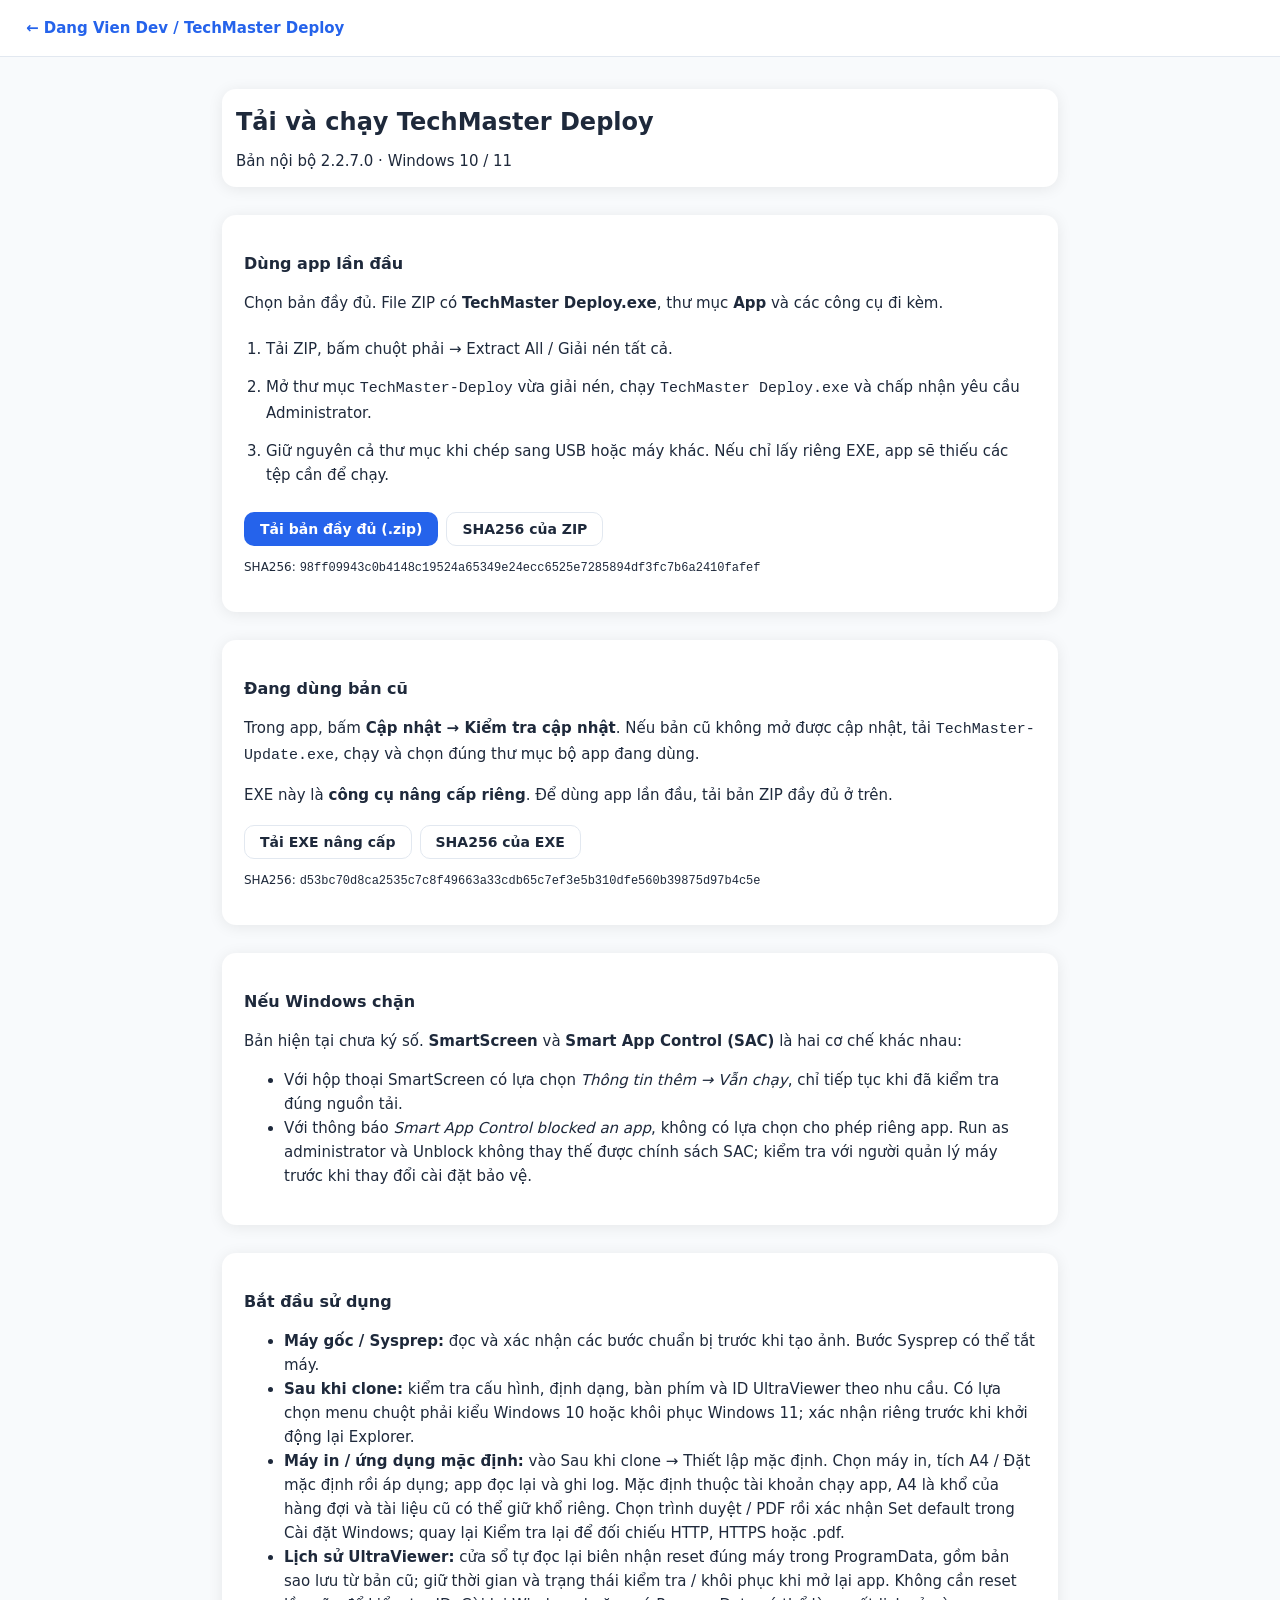
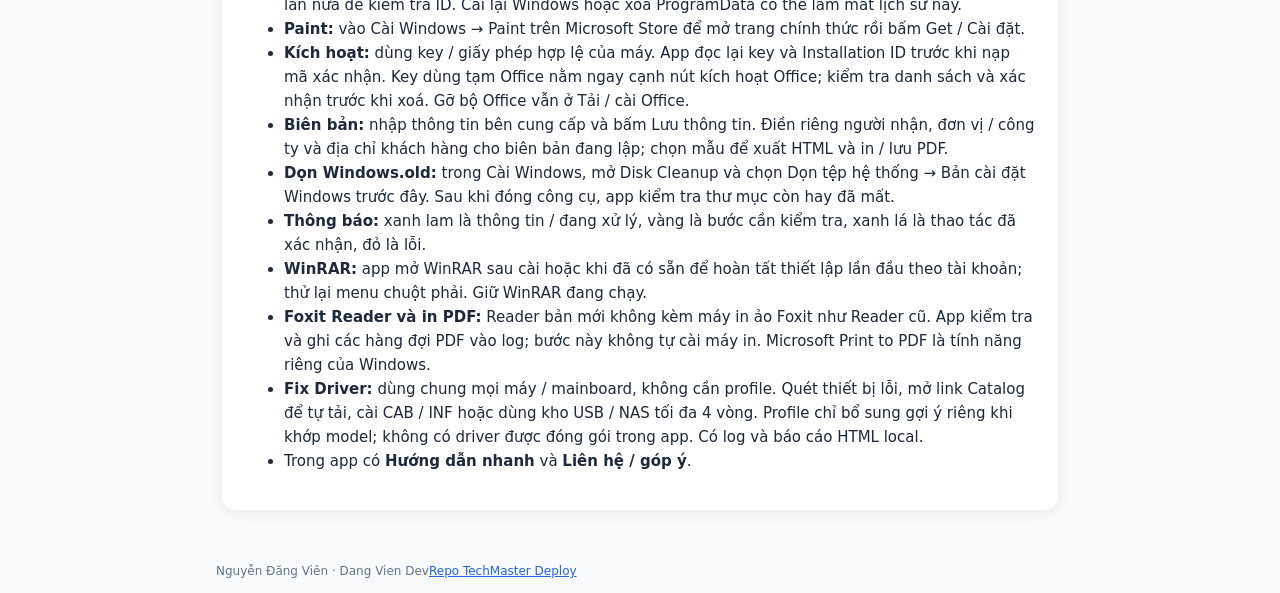
==== commit a0c34baf: "Publish Deploy 2.2.7 printer and app defaults setup" ====
--- a/downloads/techmaster-deploy.html
+++ b/downloads/techmaster-deploy.html
@@ -2,9 +2,9 @@
 <html lang="vi"><head><meta charset="utf-8"><meta name="viewport" content="width=device-width, initial-scale=1">
 <title>TechMaster Deploy — Tải và chạy</title><meta name="description" content="Tải TechMaster Deploy, giải nén bộ app đầy đủ và chạy trên Windows.">
 <link rel="stylesheet" href="../assets/style.css?v=__BUILD__"><style>.download-guide{max-width:900px;margin:auto}.guide-main{min-height:100vh;background:var(--content-bg)}.guide-header{background:var(--card-bg);border-bottom:1px solid var(--border);padding:16px 26px}.guide-header a{text-decoration:none;color:var(--accent);font-weight:600}.guide-content{padding:26px}.download-guide h1{font-size:24px;margin:0 0 8px}.download-guide h2{font-size:16px}.download-guide .section{padding:22px}.guide-foot{padding:20px 26px;color:var(--text-2);font-size:12px}.guide-foot a{color:var(--accent)}.download-guide p{overflow-wrap:anywhere}.download-guide code{font-family:var(--mono);overflow-wrap:anywhere}.download-guide .section{margin-top:28px}.download-guide ol{padding-left:22px}.download-guide ol li{padding:7px 0}.download-guide .actions{margin-top:18px}.download-guide .checksum{font-size:12px;color:var(--dim)}</style></head>
-<body><div class="guide-main"><header class="guide-header"><a href="../#/tool/techmaster-deploy">← Dang Vien Dev / TechMaster Deploy</a></header><main class="download-guide guide-content"><div class="card sec"><h1>Tải và chạy TechMaster Deploy</h1><p>Bản nội bộ 2.2.6.0 · Windows 10 / 11</p></div>
-<section class="card section"><h2>Dùng app lần đầu</h2><p>Chọn bản đầy đủ. File ZIP có <strong>TechMaster Deploy.exe</strong>, thư mục <strong>App</strong> và các công cụ đi kèm.</p><ol><li>Tải ZIP, bấm chuột phải → Extract All / Giải nén tất cả.</li><li>Mở thư mục <code>TechMaster-Deploy</code> vừa giải nén, chạy <code>TechMaster Deploy.exe</code> và chấp nhận yêu cầu Administrator.</li><li>Giữ nguyên cả thư mục khi chép sang USB hoặc máy khác. Nếu chỉ lấy riêng EXE, app sẽ thiếu các tệp cần để chạy.</li></ol><div class="actions"><a class="btn primary" href="TechMaster-Deploy-v2.2.6.0.zip" download="TechMaster-Deploy-v2.2.6.0.zip">Tải bản đầy đủ (.zip)</a><a class="btn outline" href="TechMaster-Deploy-v2.2.6.0.zip.sha256" download>SHA256 của ZIP</a></div><p class="checksum">SHA256: <code>d03fd8dc27a04500bd5a9446512808f5cb923d3f909635e1f2f63ac0388e8e43</code></p></section>
+<body><div class="guide-main"><header class="guide-header"><a href="../#/tool/techmaster-deploy">← Dang Vien Dev / TechMaster Deploy</a></header><main class="download-guide guide-content"><div class="card sec"><h1>Tải và chạy TechMaster Deploy</h1><p>Bản nội bộ 2.2.7.0 · Windows 10 / 11</p></div>
+<section class="card section"><h2>Dùng app lần đầu</h2><p>Chọn bản đầy đủ. File ZIP có <strong>TechMaster Deploy.exe</strong>, thư mục <strong>App</strong> và các công cụ đi kèm.</p><ol><li>Tải ZIP, bấm chuột phải → Extract All / Giải nén tất cả.</li><li>Mở thư mục <code>TechMaster-Deploy</code> vừa giải nén, chạy <code>TechMaster Deploy.exe</code> và chấp nhận yêu cầu Administrator.</li><li>Giữ nguyên cả thư mục khi chép sang USB hoặc máy khác. Nếu chỉ lấy riêng EXE, app sẽ thiếu các tệp cần để chạy.</li></ol><div class="actions"><a class="btn primary" href="TechMaster-Deploy-v2.2.7.0.zip" download="TechMaster-Deploy-v2.2.7.0.zip">Tải bản đầy đủ (.zip)</a><a class="btn outline" href="TechMaster-Deploy-v2.2.7.0.zip.sha256" download>SHA256 của ZIP</a></div><p class="checksum">SHA256: <code>98ff09943c0b4148c19524a65349e24ecc6525e7285894df3fc7b6a2410fafef</code></p></section>
 <section class="card section"><h2>Đang dùng bản cũ</h2><p>Trong app, bấm <strong>Cập nhật → Kiểm tra cập nhật</strong>. Nếu bản cũ không mở được cập nhật, tải <code>TechMaster-Update.exe</code>, chạy và chọn đúng thư mục bộ app đang dùng.</p><p>EXE này là <strong>công cụ nâng cấp riêng</strong>. Để dùng app lần đầu, tải bản ZIP đầy đủ ở trên.</p><div class="actions"><a class="btn outline" href="TechMaster-Update.exe" download="TechMaster-Update.exe">Tải EXE nâng cấp</a><a class="btn outline" href="TechMaster-Update.exe.sha256" download>SHA256 của EXE</a></div><p class="checksum">SHA256: <code>d53bc70d8ca2535c7c8f49663a33cdb65c7ef3e5b310dfe560b39875d97b4c5e</code></p></section>
 <section class="card section"><h2>Nếu Windows chặn</h2><p>Bản hiện tại chưa ký số. <strong>SmartScreen</strong> và <strong>Smart App Control (SAC)</strong> là hai cơ chế khác nhau:</p><ul><li>Với hộp thoại SmartScreen có lựa chọn <em>Thông tin thêm → Vẫn chạy</em>, chỉ tiếp tục khi đã kiểm tra đúng nguồn tải.</li><li>Với thông báo <em>Smart App Control blocked an app</em>, không có lựa chọn cho phép riêng app. Run as administrator và Unblock không thay thế được chính sách SAC; kiểm tra với người quản lý máy trước khi thay đổi cài đặt bảo vệ.</li></ul></section>
-<section class="card section"><h2>Bắt đầu sử dụng</h2><ul><li><strong>Máy gốc / Sysprep:</strong> đọc và xác nhận các bước chuẩn bị trước khi tạo ảnh. Bước Sysprep có thể tắt máy.</li><li><strong>Sau khi clone:</strong> kiểm tra cấu hình, định dạng, bàn phím và ID UltraViewer theo nhu cầu. Có lựa chọn menu chuột phải kiểu Windows 10 hoặc khôi phục Windows 11; xác nhận riêng trước khi khởi động lại Explorer.</li><li><strong>Lịch sử UltraViewer:</strong> cửa sổ tự đọc lại biên nhận reset đúng máy trong ProgramData, gồm bản sao lưu từ bản cũ; giữ thời gian và trạng thái kiểm tra / khôi phục khi mở lại app. Không cần reset lần nữa để kiểm tra ID. Cài lại Windows hoặc xoá ProgramData có thể làm mất lịch sử này.</li><li><strong>Paint:</strong> vào Cài Windows → Paint trên Microsoft Store để mở trang chính thức rồi bấm Get / Cài đặt.</li><li><strong>Kích hoạt:</strong> dùng key / giấy phép hợp lệ của máy. App đọc lại key và Installation ID trước khi nạp mã xác nhận. Key dùng tạm Office nằm ngay cạnh nút kích hoạt Office; kiểm tra danh sách và xác nhận trước khi xoá. Gỡ bộ Office vẫn ở Tải / cài Office.</li><li><strong>Biên bản:</strong> nhập thông tin bên cung cấp và bấm Lưu thông tin. Điền riêng người nhận, đơn vị / công ty và địa chỉ khách hàng cho biên bản đang lập; chọn mẫu để xuất HTML và in / lưu PDF.</li><li><strong>Dọn Windows.old:</strong> trong Cài Windows, mở Disk Cleanup và chọn Dọn tệp hệ thống → Bản cài đặt Windows trước đây. Sau khi đóng công cụ, app kiểm tra thư mục còn hay đã mất.</li><li><strong>Thông báo:</strong> xanh lam là thông tin / đang xử lý, vàng là bước cần kiểm tra, xanh lá là thao tác đã xác nhận, đỏ là lỗi.</li><li><strong>WinRAR:</strong> app mở WinRAR sau cài hoặc khi đã có sẵn để hoàn tất thiết lập lần đầu theo tài khoản; thử lại menu chuột phải. Giữ WinRAR đang chạy.</li><li><strong>Foxit Reader và in PDF:</strong> Reader bản mới không kèm máy in ảo Foxit như Reader cũ. App kiểm tra và ghi các hàng đợi PDF vào log; bước này không tự cài máy in. Microsoft Print to PDF là tính năng riêng của Windows.</li><li><strong>Fix Driver:</strong> dùng chung mọi máy / mainboard, không cần profile. Quét thiết bị lỗi, mở link Catalog để tự tải, cài CAB / INF hoặc dùng kho USB / NAS tối đa 4 vòng. Profile chỉ bổ sung gợi ý riêng khi khớp model; không có driver được đóng gói trong app. Có log và báo cáo HTML local.</li><li>Trong app có <strong>Hướng dẫn nhanh</strong> và <strong>Liên hệ / góp ý</strong>.</li></ul></section>
+<section class="card section"><h2>Bắt đầu sử dụng</h2><ul><li><strong>Máy gốc / Sysprep:</strong> đọc và xác nhận các bước chuẩn bị trước khi tạo ảnh. Bước Sysprep có thể tắt máy.</li><li><strong>Sau khi clone:</strong> kiểm tra cấu hình, định dạng, bàn phím và ID UltraViewer theo nhu cầu. Có lựa chọn menu chuột phải kiểu Windows 10 hoặc khôi phục Windows 11; xác nhận riêng trước khi khởi động lại Explorer.</li><li><strong>Máy in / ứng dụng mặc định:</strong> vào Sau khi clone → Thiết lập mặc định. Chọn máy in, tích A4 / Đặt mặc định rồi áp dụng; app đọc lại và ghi log. Mặc định thuộc tài khoản chạy app, A4 là khổ của hàng đợi và tài liệu cũ có thể giữ khổ riêng. Chọn trình duyệt / PDF rồi xác nhận Set default trong Cài đặt Windows; quay lại Kiểm tra lại để đối chiếu HTTP, HTTPS hoặc .pdf.</li><li><strong>Lịch sử UltraViewer:</strong> cửa sổ tự đọc lại biên nhận reset đúng máy trong ProgramData, gồm bản sao lưu từ bản cũ; giữ thời gian và trạng thái kiểm tra / khôi phục khi mở lại app. Không cần reset lần nữa để kiểm tra ID. Cài lại Windows hoặc xoá ProgramData có thể làm mất lịch sử này.</li><li><strong>Paint:</strong> vào Cài Windows → Paint trên Microsoft Store để mở trang chính thức rồi bấm Get / Cài đặt.</li><li><strong>Kích hoạt:</strong> dùng key / giấy phép hợp lệ của máy. App đọc lại key và Installation ID trước khi nạp mã xác nhận. Key dùng tạm Office nằm ngay cạnh nút kích hoạt Office; kiểm tra danh sách và xác nhận trước khi xoá. Gỡ bộ Office vẫn ở Tải / cài Office.</li><li><strong>Biên bản:</strong> nhập thông tin bên cung cấp và bấm Lưu thông tin. Điền riêng người nhận, đơn vị / công ty và địa chỉ khách hàng cho biên bản đang lập; chọn mẫu để xuất HTML và in / lưu PDF.</li><li><strong>Dọn Windows.old:</strong> trong Cài Windows, mở Disk Cleanup và chọn Dọn tệp hệ thống → Bản cài đặt Windows trước đây. Sau khi đóng công cụ, app kiểm tra thư mục còn hay đã mất.</li><li><strong>Thông báo:</strong> xanh lam là thông tin / đang xử lý, vàng là bước cần kiểm tra, xanh lá là thao tác đã xác nhận, đỏ là lỗi.</li><li><strong>WinRAR:</strong> app mở WinRAR sau cài hoặc khi đã có sẵn để hoàn tất thiết lập lần đầu theo tài khoản; thử lại menu chuột phải. Giữ WinRAR đang chạy.</li><li><strong>Foxit Reader và in PDF:</strong> Reader bản mới không kèm máy in ảo Foxit như Reader cũ. App kiểm tra và ghi các hàng đợi PDF vào log; bước này không tự cài máy in. Microsoft Print to PDF là tính năng riêng của Windows.</li><li><strong>Fix Driver:</strong> dùng chung mọi máy / mainboard, không cần profile. Quét thiết bị lỗi, mở link Catalog để tự tải, cài CAB / INF hoặc dùng kho USB / NAS tối đa 4 vòng. Profile chỉ bổ sung gợi ý riêng khi khớp model; không có driver được đóng gói trong app. Có log và báo cáo HTML local.</li><li>Trong app có <strong>Hướng dẫn nhanh</strong> và <strong>Liên hệ / góp ý</strong>.</li></ul></section>
 </main><footer class="guide-foot download-guide"><span>Nguyễn Đăng Viên · Dang Vien Dev</span><a href="https://github.com/dangvien-dev/TechMaster-Deploy" target="_blank" rel="noopener">Repo TechMaster Deploy</a></footer></div></body></html>
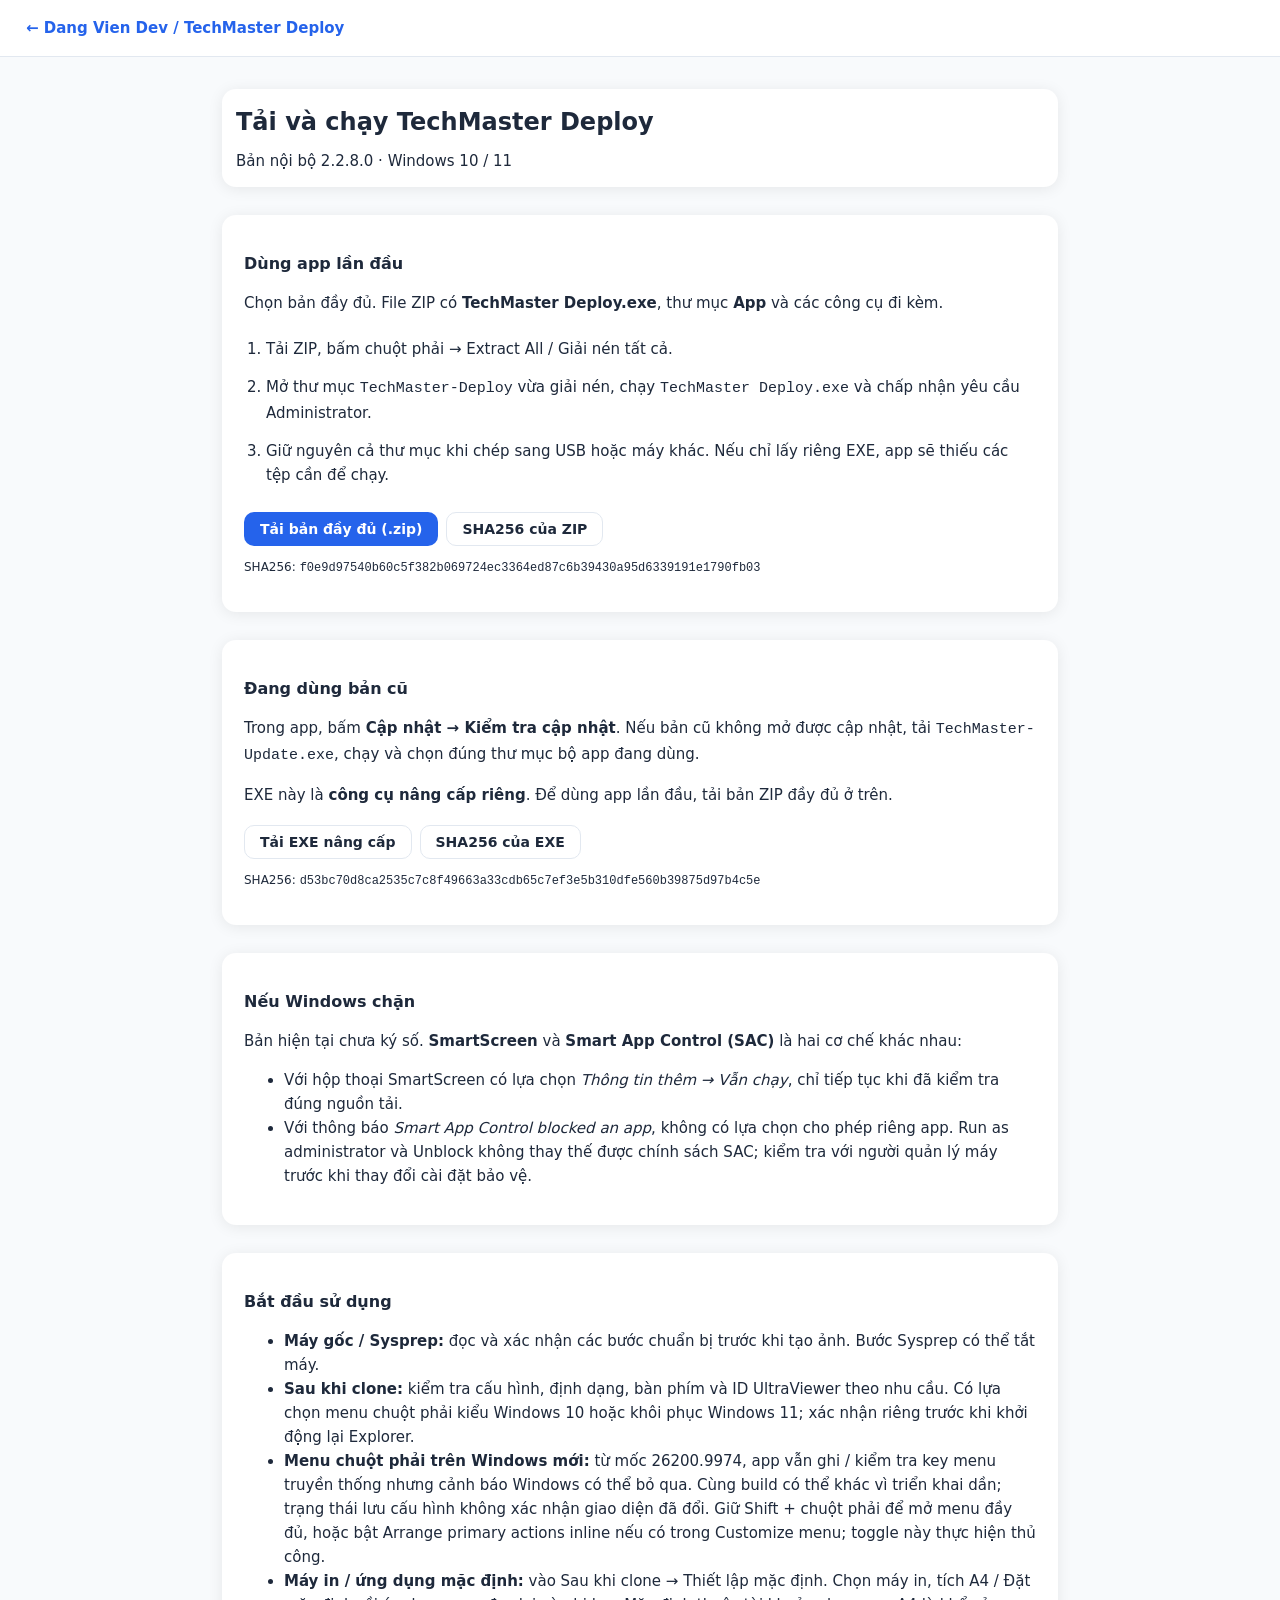
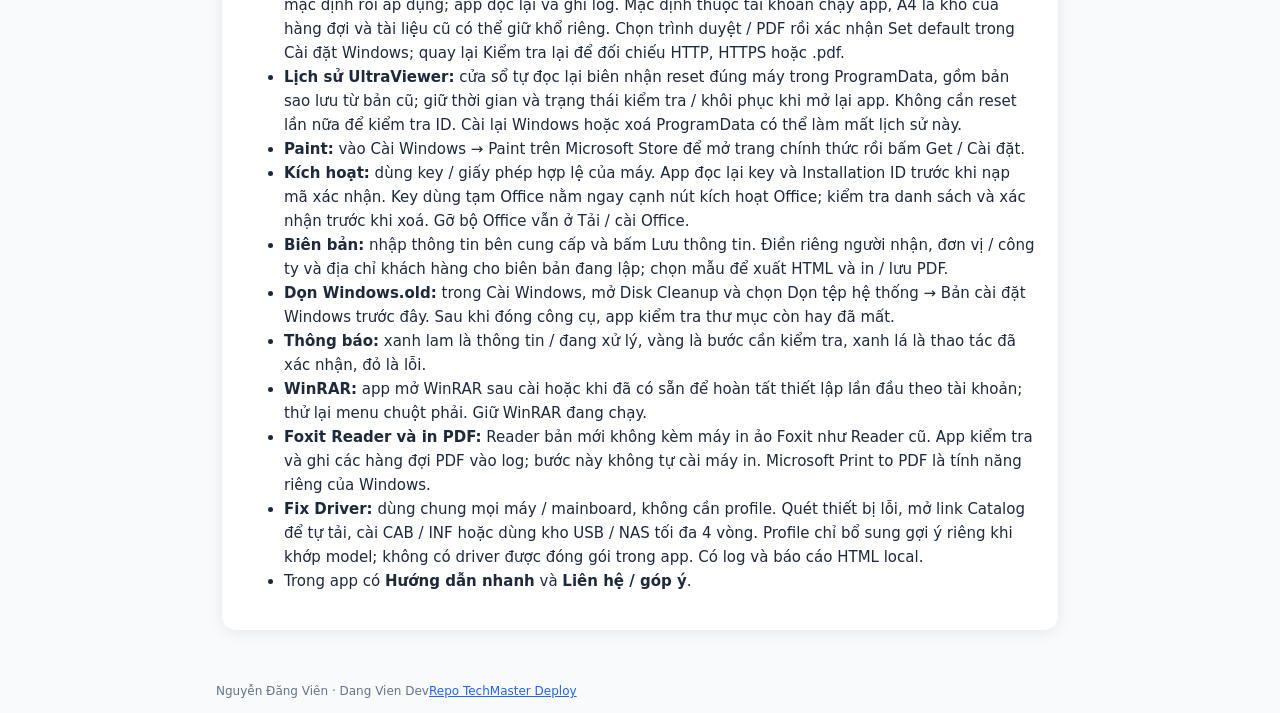
==== commit e4f2569f: "Publish Deploy 2.2.8 Explorer compatibility warnings and alternatives" ====
--- a/downloads/techmaster-deploy.html
+++ b/downloads/techmaster-deploy.html
@@ -2,9 +2,9 @@
 <html lang="vi"><head><meta charset="utf-8"><meta name="viewport" content="width=device-width, initial-scale=1">
 <title>TechMaster Deploy — Tải và chạy</title><meta name="description" content="Tải TechMaster Deploy, giải nén bộ app đầy đủ và chạy trên Windows.">
 <link rel="stylesheet" href="../assets/style.css?v=__BUILD__"><style>.download-guide{max-width:900px;margin:auto}.guide-main{min-height:100vh;background:var(--content-bg)}.guide-header{background:var(--card-bg);border-bottom:1px solid var(--border);padding:16px 26px}.guide-header a{text-decoration:none;color:var(--accent);font-weight:600}.guide-content{padding:26px}.download-guide h1{font-size:24px;margin:0 0 8px}.download-guide h2{font-size:16px}.download-guide .section{padding:22px}.guide-foot{padding:20px 26px;color:var(--text-2);font-size:12px}.guide-foot a{color:var(--accent)}.download-guide p{overflow-wrap:anywhere}.download-guide code{font-family:var(--mono);overflow-wrap:anywhere}.download-guide .section{margin-top:28px}.download-guide ol{padding-left:22px}.download-guide ol li{padding:7px 0}.download-guide .actions{margin-top:18px}.download-guide .checksum{font-size:12px;color:var(--dim)}</style></head>
-<body><div class="guide-main"><header class="guide-header"><a href="../#/tool/techmaster-deploy">← Dang Vien Dev / TechMaster Deploy</a></header><main class="download-guide guide-content"><div class="card sec"><h1>Tải và chạy TechMaster Deploy</h1><p>Bản nội bộ 2.2.7.0 · Windows 10 / 11</p></div>
-<section class="card section"><h2>Dùng app lần đầu</h2><p>Chọn bản đầy đủ. File ZIP có <strong>TechMaster Deploy.exe</strong>, thư mục <strong>App</strong> và các công cụ đi kèm.</p><ol><li>Tải ZIP, bấm chuột phải → Extract All / Giải nén tất cả.</li><li>Mở thư mục <code>TechMaster-Deploy</code> vừa giải nén, chạy <code>TechMaster Deploy.exe</code> và chấp nhận yêu cầu Administrator.</li><li>Giữ nguyên cả thư mục khi chép sang USB hoặc máy khác. Nếu chỉ lấy riêng EXE, app sẽ thiếu các tệp cần để chạy.</li></ol><div class="actions"><a class="btn primary" href="TechMaster-Deploy-v2.2.7.0.zip" download="TechMaster-Deploy-v2.2.7.0.zip">Tải bản đầy đủ (.zip)</a><a class="btn outline" href="TechMaster-Deploy-v2.2.7.0.zip.sha256" download>SHA256 của ZIP</a></div><p class="checksum">SHA256: <code>98ff09943c0b4148c19524a65349e24ecc6525e7285894df3fc7b6a2410fafef</code></p></section>
+<body><div class="guide-main"><header class="guide-header"><a href="../#/tool/techmaster-deploy">← Dang Vien Dev / TechMaster Deploy</a></header><main class="download-guide guide-content"><div class="card sec"><h1>Tải và chạy TechMaster Deploy</h1><p>Bản nội bộ 2.2.8.0 · Windows 10 / 11</p></div>
+<section class="card section"><h2>Dùng app lần đầu</h2><p>Chọn bản đầy đủ. File ZIP có <strong>TechMaster Deploy.exe</strong>, thư mục <strong>App</strong> và các công cụ đi kèm.</p><ol><li>Tải ZIP, bấm chuột phải → Extract All / Giải nén tất cả.</li><li>Mở thư mục <code>TechMaster-Deploy</code> vừa giải nén, chạy <code>TechMaster Deploy.exe</code> và chấp nhận yêu cầu Administrator.</li><li>Giữ nguyên cả thư mục khi chép sang USB hoặc máy khác. Nếu chỉ lấy riêng EXE, app sẽ thiếu các tệp cần để chạy.</li></ol><div class="actions"><a class="btn primary" href="TechMaster-Deploy-v2.2.8.0.zip" download="TechMaster-Deploy-v2.2.8.0.zip">Tải bản đầy đủ (.zip)</a><a class="btn outline" href="TechMaster-Deploy-v2.2.8.0.zip.sha256" download>SHA256 của ZIP</a></div><p class="checksum">SHA256: <code>f0e9d97540b60c5f382b069724ec3364ed87c6b39430a95d6339191e1790fb03</code></p></section>
 <section class="card section"><h2>Đang dùng bản cũ</h2><p>Trong app, bấm <strong>Cập nhật → Kiểm tra cập nhật</strong>. Nếu bản cũ không mở được cập nhật, tải <code>TechMaster-Update.exe</code>, chạy và chọn đúng thư mục bộ app đang dùng.</p><p>EXE này là <strong>công cụ nâng cấp riêng</strong>. Để dùng app lần đầu, tải bản ZIP đầy đủ ở trên.</p><div class="actions"><a class="btn outline" href="TechMaster-Update.exe" download="TechMaster-Update.exe">Tải EXE nâng cấp</a><a class="btn outline" href="TechMaster-Update.exe.sha256" download>SHA256 của EXE</a></div><p class="checksum">SHA256: <code>d53bc70d8ca2535c7c8f49663a33cdb65c7ef3e5b310dfe560b39875d97b4c5e</code></p></section>
 <section class="card section"><h2>Nếu Windows chặn</h2><p>Bản hiện tại chưa ký số. <strong>SmartScreen</strong> và <strong>Smart App Control (SAC)</strong> là hai cơ chế khác nhau:</p><ul><li>Với hộp thoại SmartScreen có lựa chọn <em>Thông tin thêm → Vẫn chạy</em>, chỉ tiếp tục khi đã kiểm tra đúng nguồn tải.</li><li>Với thông báo <em>Smart App Control blocked an app</em>, không có lựa chọn cho phép riêng app. Run as administrator và Unblock không thay thế được chính sách SAC; kiểm tra với người quản lý máy trước khi thay đổi cài đặt bảo vệ.</li></ul></section>
-<section class="card section"><h2>Bắt đầu sử dụng</h2><ul><li><strong>Máy gốc / Sysprep:</strong> đọc và xác nhận các bước chuẩn bị trước khi tạo ảnh. Bước Sysprep có thể tắt máy.</li><li><strong>Sau khi clone:</strong> kiểm tra cấu hình, định dạng, bàn phím và ID UltraViewer theo nhu cầu. Có lựa chọn menu chuột phải kiểu Windows 10 hoặc khôi phục Windows 11; xác nhận riêng trước khi khởi động lại Explorer.</li><li><strong>Máy in / ứng dụng mặc định:</strong> vào Sau khi clone → Thiết lập mặc định. Chọn máy in, tích A4 / Đặt mặc định rồi áp dụng; app đọc lại và ghi log. Mặc định thuộc tài khoản chạy app, A4 là khổ của hàng đợi và tài liệu cũ có thể giữ khổ riêng. Chọn trình duyệt / PDF rồi xác nhận Set default trong Cài đặt Windows; quay lại Kiểm tra lại để đối chiếu HTTP, HTTPS hoặc .pdf.</li><li><strong>Lịch sử UltraViewer:</strong> cửa sổ tự đọc lại biên nhận reset đúng máy trong ProgramData, gồm bản sao lưu từ bản cũ; giữ thời gian và trạng thái kiểm tra / khôi phục khi mở lại app. Không cần reset lần nữa để kiểm tra ID. Cài lại Windows hoặc xoá ProgramData có thể làm mất lịch sử này.</li><li><strong>Paint:</strong> vào Cài Windows → Paint trên Microsoft Store để mở trang chính thức rồi bấm Get / Cài đặt.</li><li><strong>Kích hoạt:</strong> dùng key / giấy phép hợp lệ của máy. App đọc lại key và Installation ID trước khi nạp mã xác nhận. Key dùng tạm Office nằm ngay cạnh nút kích hoạt Office; kiểm tra danh sách và xác nhận trước khi xoá. Gỡ bộ Office vẫn ở Tải / cài Office.</li><li><strong>Biên bản:</strong> nhập thông tin bên cung cấp và bấm Lưu thông tin. Điền riêng người nhận, đơn vị / công ty và địa chỉ khách hàng cho biên bản đang lập; chọn mẫu để xuất HTML và in / lưu PDF.</li><li><strong>Dọn Windows.old:</strong> trong Cài Windows, mở Disk Cleanup và chọn Dọn tệp hệ thống → Bản cài đặt Windows trước đây. Sau khi đóng công cụ, app kiểm tra thư mục còn hay đã mất.</li><li><strong>Thông báo:</strong> xanh lam là thông tin / đang xử lý, vàng là bước cần kiểm tra, xanh lá là thao tác đã xác nhận, đỏ là lỗi.</li><li><strong>WinRAR:</strong> app mở WinRAR sau cài hoặc khi đã có sẵn để hoàn tất thiết lập lần đầu theo tài khoản; thử lại menu chuột phải. Giữ WinRAR đang chạy.</li><li><strong>Foxit Reader và in PDF:</strong> Reader bản mới không kèm máy in ảo Foxit như Reader cũ. App kiểm tra và ghi các hàng đợi PDF vào log; bước này không tự cài máy in. Microsoft Print to PDF là tính năng riêng của Windows.</li><li><strong>Fix Driver:</strong> dùng chung mọi máy / mainboard, không cần profile. Quét thiết bị lỗi, mở link Catalog để tự tải, cài CAB / INF hoặc dùng kho USB / NAS tối đa 4 vòng. Profile chỉ bổ sung gợi ý riêng khi khớp model; không có driver được đóng gói trong app. Có log và báo cáo HTML local.</li><li>Trong app có <strong>Hướng dẫn nhanh</strong> và <strong>Liên hệ / góp ý</strong>.</li></ul></section>
+<section class="card section"><h2>Bắt đầu sử dụng</h2><ul><li><strong>Máy gốc / Sysprep:</strong> đọc và xác nhận các bước chuẩn bị trước khi tạo ảnh. Bước Sysprep có thể tắt máy.</li><li><strong>Sau khi clone:</strong> kiểm tra cấu hình, định dạng, bàn phím và ID UltraViewer theo nhu cầu. Có lựa chọn menu chuột phải kiểu Windows 10 hoặc khôi phục Windows 11; xác nhận riêng trước khi khởi động lại Explorer.</li><li><strong>Menu chuột phải trên Windows mới:</strong> từ mốc 26200.9974, app vẫn ghi / kiểm tra key menu truyền thống nhưng cảnh báo Windows có thể bỏ qua. Cùng build có thể khác vì triển khai dần; trạng thái lưu cấu hình không xác nhận giao diện đã đổi. Giữ Shift + chuột phải để mở menu đầy đủ, hoặc bật Arrange primary actions inline nếu có trong Customize menu; toggle này thực hiện thủ công.</li><li><strong>Máy in / ứng dụng mặc định:</strong> vào Sau khi clone → Thiết lập mặc định. Chọn máy in, tích A4 / Đặt mặc định rồi áp dụng; app đọc lại và ghi log. Mặc định thuộc tài khoản chạy app, A4 là khổ của hàng đợi và tài liệu cũ có thể giữ khổ riêng. Chọn trình duyệt / PDF rồi xác nhận Set default trong Cài đặt Windows; quay lại Kiểm tra lại để đối chiếu HTTP, HTTPS hoặc .pdf.</li><li><strong>Lịch sử UltraViewer:</strong> cửa sổ tự đọc lại biên nhận reset đúng máy trong ProgramData, gồm bản sao lưu từ bản cũ; giữ thời gian và trạng thái kiểm tra / khôi phục khi mở lại app. Không cần reset lần nữa để kiểm tra ID. Cài lại Windows hoặc xoá ProgramData có thể làm mất lịch sử này.</li><li><strong>Paint:</strong> vào Cài Windows → Paint trên Microsoft Store để mở trang chính thức rồi bấm Get / Cài đặt.</li><li><strong>Kích hoạt:</strong> dùng key / giấy phép hợp lệ của máy. App đọc lại key và Installation ID trước khi nạp mã xác nhận. Key dùng tạm Office nằm ngay cạnh nút kích hoạt Office; kiểm tra danh sách và xác nhận trước khi xoá. Gỡ bộ Office vẫn ở Tải / cài Office.</li><li><strong>Biên bản:</strong> nhập thông tin bên cung cấp và bấm Lưu thông tin. Điền riêng người nhận, đơn vị / công ty và địa chỉ khách hàng cho biên bản đang lập; chọn mẫu để xuất HTML và in / lưu PDF.</li><li><strong>Dọn Windows.old:</strong> trong Cài Windows, mở Disk Cleanup và chọn Dọn tệp hệ thống → Bản cài đặt Windows trước đây. Sau khi đóng công cụ, app kiểm tra thư mục còn hay đã mất.</li><li><strong>Thông báo:</strong> xanh lam là thông tin / đang xử lý, vàng là bước cần kiểm tra, xanh lá là thao tác đã xác nhận, đỏ là lỗi.</li><li><strong>WinRAR:</strong> app mở WinRAR sau cài hoặc khi đã có sẵn để hoàn tất thiết lập lần đầu theo tài khoản; thử lại menu chuột phải. Giữ WinRAR đang chạy.</li><li><strong>Foxit Reader và in PDF:</strong> Reader bản mới không kèm máy in ảo Foxit như Reader cũ. App kiểm tra và ghi các hàng đợi PDF vào log; bước này không tự cài máy in. Microsoft Print to PDF là tính năng riêng của Windows.</li><li><strong>Fix Driver:</strong> dùng chung mọi máy / mainboard, không cần profile. Quét thiết bị lỗi, mở link Catalog để tự tải, cài CAB / INF hoặc dùng kho USB / NAS tối đa 4 vòng. Profile chỉ bổ sung gợi ý riêng khi khớp model; không có driver được đóng gói trong app. Có log và báo cáo HTML local.</li><li>Trong app có <strong>Hướng dẫn nhanh</strong> và <strong>Liên hệ / góp ý</strong>.</li></ul></section>
 </main><footer class="guide-foot download-guide"><span>Nguyễn Đăng Viên · Dang Vien Dev</span><a href="https://github.com/dangvien-dev/TechMaster-Deploy" target="_blank" rel="noopener">Repo TechMaster Deploy</a></footer></div></body></html>
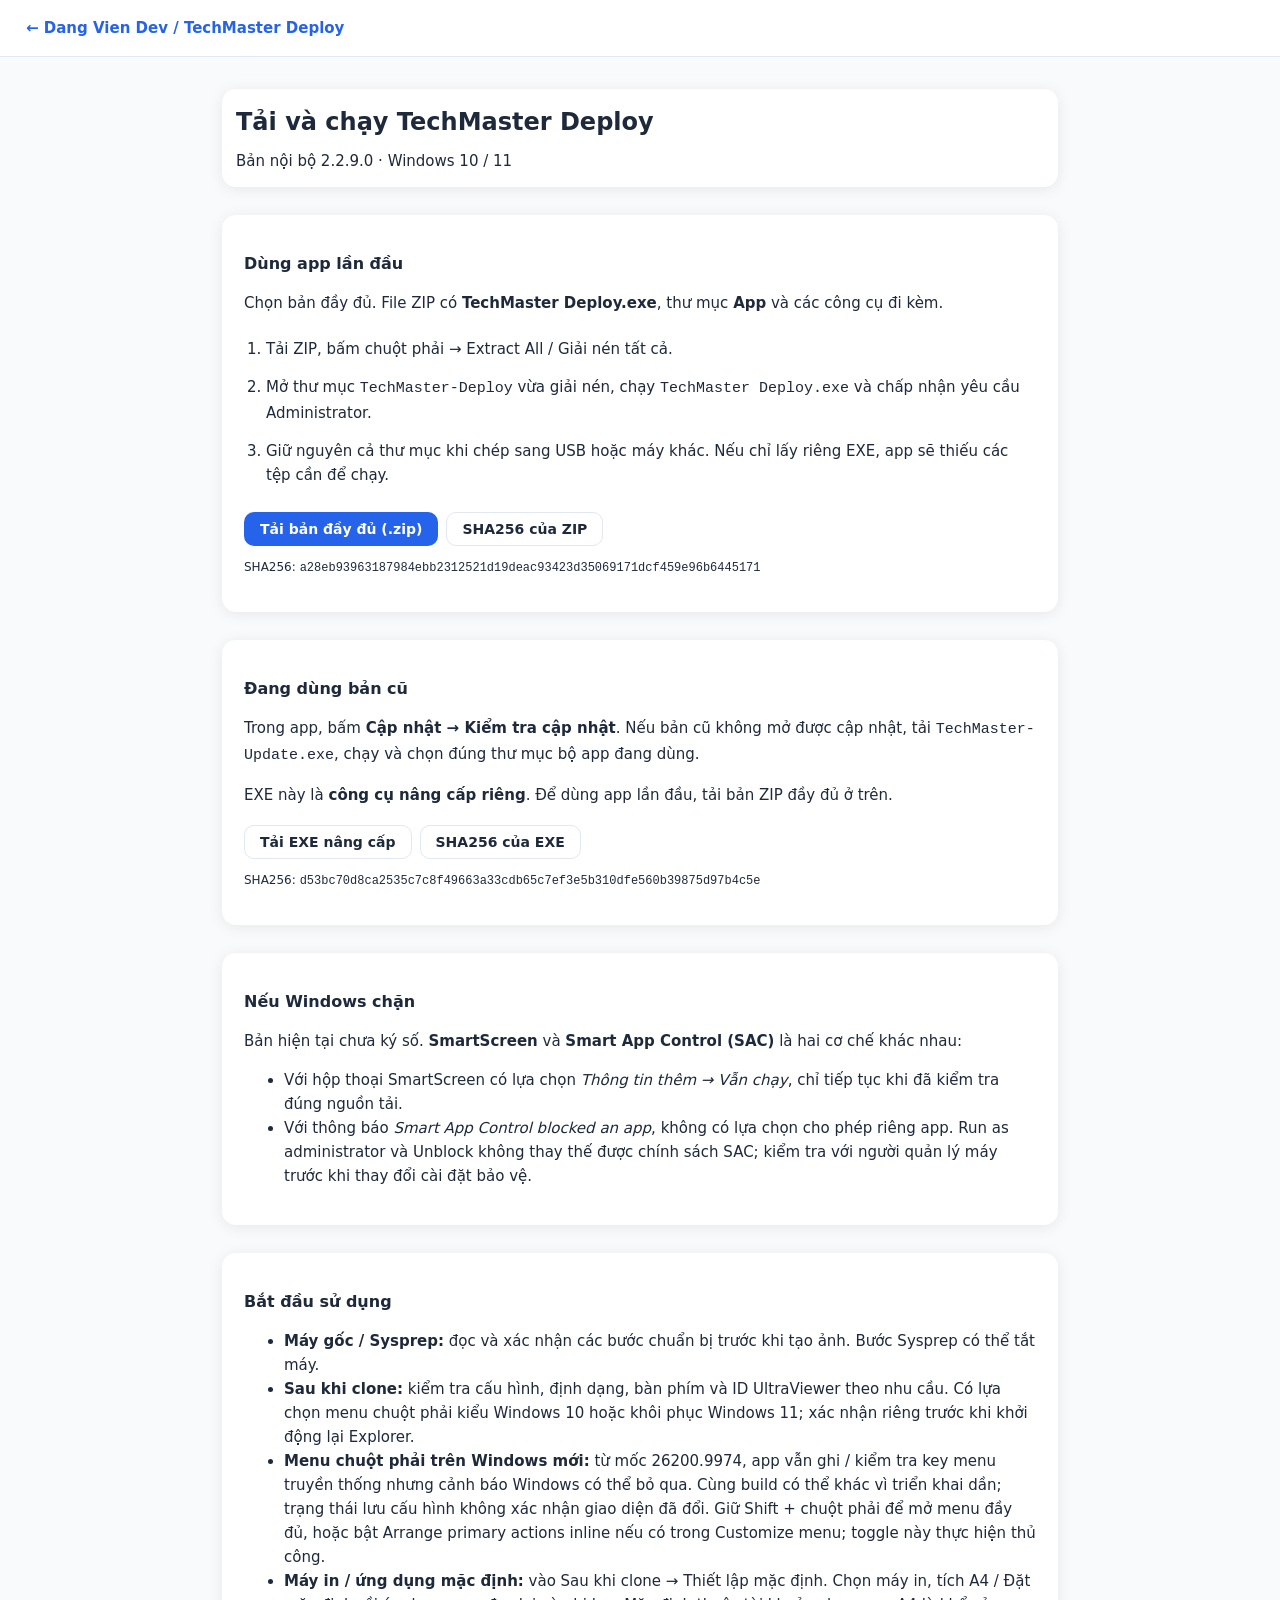
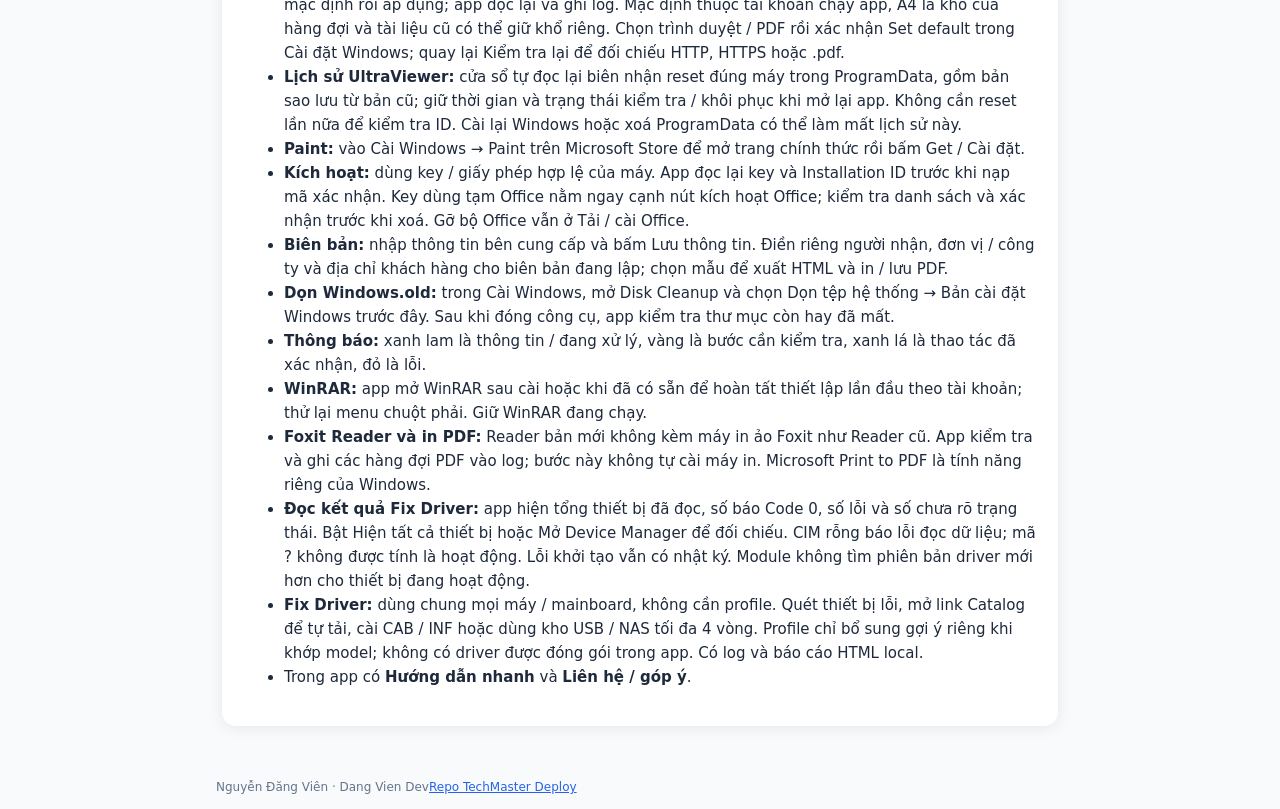
==== commit 60840086: "Publish Deploy 2.2.9 with driver scan coverage and device inventory diagnostics" ====
--- a/downloads/techmaster-deploy.html
+++ b/downloads/techmaster-deploy.html
@@ -2,9 +2,9 @@
 <html lang="vi"><head><meta charset="utf-8"><meta name="viewport" content="width=device-width, initial-scale=1">
 <title>TechMaster Deploy — Tải và chạy</title><meta name="description" content="Tải TechMaster Deploy, giải nén bộ app đầy đủ và chạy trên Windows.">
 <link rel="stylesheet" href="../assets/style.css?v=__BUILD__"><style>.download-guide{max-width:900px;margin:auto}.guide-main{min-height:100vh;background:var(--content-bg)}.guide-header{background:var(--card-bg);border-bottom:1px solid var(--border);padding:16px 26px}.guide-header a{text-decoration:none;color:var(--accent);font-weight:600}.guide-content{padding:26px}.download-guide h1{font-size:24px;margin:0 0 8px}.download-guide h2{font-size:16px}.download-guide .section{padding:22px}.guide-foot{padding:20px 26px;color:var(--text-2);font-size:12px}.guide-foot a{color:var(--accent)}.download-guide p{overflow-wrap:anywhere}.download-guide code{font-family:var(--mono);overflow-wrap:anywhere}.download-guide .section{margin-top:28px}.download-guide ol{padding-left:22px}.download-guide ol li{padding:7px 0}.download-guide .actions{margin-top:18px}.download-guide .checksum{font-size:12px;color:var(--dim)}</style></head>
-<body><div class="guide-main"><header class="guide-header"><a href="../#/tool/techmaster-deploy">← Dang Vien Dev / TechMaster Deploy</a></header><main class="download-guide guide-content"><div class="card sec"><h1>Tải và chạy TechMaster Deploy</h1><p>Bản nội bộ 2.2.8.0 · Windows 10 / 11</p></div>
-<section class="card section"><h2>Dùng app lần đầu</h2><p>Chọn bản đầy đủ. File ZIP có <strong>TechMaster Deploy.exe</strong>, thư mục <strong>App</strong> và các công cụ đi kèm.</p><ol><li>Tải ZIP, bấm chuột phải → Extract All / Giải nén tất cả.</li><li>Mở thư mục <code>TechMaster-Deploy</code> vừa giải nén, chạy <code>TechMaster Deploy.exe</code> và chấp nhận yêu cầu Administrator.</li><li>Giữ nguyên cả thư mục khi chép sang USB hoặc máy khác. Nếu chỉ lấy riêng EXE, app sẽ thiếu các tệp cần để chạy.</li></ol><div class="actions"><a class="btn primary" href="TechMaster-Deploy-v2.2.8.0.zip" download="TechMaster-Deploy-v2.2.8.0.zip">Tải bản đầy đủ (.zip)</a><a class="btn outline" href="TechMaster-Deploy-v2.2.8.0.zip.sha256" download>SHA256 của ZIP</a></div><p class="checksum">SHA256: <code>f0e9d97540b60c5f382b069724ec3364ed87c6b39430a95d6339191e1790fb03</code></p></section>
+<body><div class="guide-main"><header class="guide-header"><a href="../#/tool/techmaster-deploy">← Dang Vien Dev / TechMaster Deploy</a></header><main class="download-guide guide-content"><div class="card sec"><h1>Tải và chạy TechMaster Deploy</h1><p>Bản nội bộ 2.2.9.0 · Windows 10 / 11</p></div>
+<section class="card section"><h2>Dùng app lần đầu</h2><p>Chọn bản đầy đủ. File ZIP có <strong>TechMaster Deploy.exe</strong>, thư mục <strong>App</strong> và các công cụ đi kèm.</p><ol><li>Tải ZIP, bấm chuột phải → Extract All / Giải nén tất cả.</li><li>Mở thư mục <code>TechMaster-Deploy</code> vừa giải nén, chạy <code>TechMaster Deploy.exe</code> và chấp nhận yêu cầu Administrator.</li><li>Giữ nguyên cả thư mục khi chép sang USB hoặc máy khác. Nếu chỉ lấy riêng EXE, app sẽ thiếu các tệp cần để chạy.</li></ol><div class="actions"><a class="btn primary" href="TechMaster-Deploy-v2.2.9.0.zip" download="TechMaster-Deploy-v2.2.9.0.zip">Tải bản đầy đủ (.zip)</a><a class="btn outline" href="TechMaster-Deploy-v2.2.9.0.zip.sha256" download>SHA256 của ZIP</a></div><p class="checksum">SHA256: <code>a28eb93963187984ebb2312521d19deac93423d35069171dcf459e96b6445171</code></p></section>
 <section class="card section"><h2>Đang dùng bản cũ</h2><p>Trong app, bấm <strong>Cập nhật → Kiểm tra cập nhật</strong>. Nếu bản cũ không mở được cập nhật, tải <code>TechMaster-Update.exe</code>, chạy và chọn đúng thư mục bộ app đang dùng.</p><p>EXE này là <strong>công cụ nâng cấp riêng</strong>. Để dùng app lần đầu, tải bản ZIP đầy đủ ở trên.</p><div class="actions"><a class="btn outline" href="TechMaster-Update.exe" download="TechMaster-Update.exe">Tải EXE nâng cấp</a><a class="btn outline" href="TechMaster-Update.exe.sha256" download>SHA256 của EXE</a></div><p class="checksum">SHA256: <code>d53bc70d8ca2535c7c8f49663a33cdb65c7ef3e5b310dfe560b39875d97b4c5e</code></p></section>
 <section class="card section"><h2>Nếu Windows chặn</h2><p>Bản hiện tại chưa ký số. <strong>SmartScreen</strong> và <strong>Smart App Control (SAC)</strong> là hai cơ chế khác nhau:</p><ul><li>Với hộp thoại SmartScreen có lựa chọn <em>Thông tin thêm → Vẫn chạy</em>, chỉ tiếp tục khi đã kiểm tra đúng nguồn tải.</li><li>Với thông báo <em>Smart App Control blocked an app</em>, không có lựa chọn cho phép riêng app. Run as administrator và Unblock không thay thế được chính sách SAC; kiểm tra với người quản lý máy trước khi thay đổi cài đặt bảo vệ.</li></ul></section>
-<section class="card section"><h2>Bắt đầu sử dụng</h2><ul><li><strong>Máy gốc / Sysprep:</strong> đọc và xác nhận các bước chuẩn bị trước khi tạo ảnh. Bước Sysprep có thể tắt máy.</li><li><strong>Sau khi clone:</strong> kiểm tra cấu hình, định dạng, bàn phím và ID UltraViewer theo nhu cầu. Có lựa chọn menu chuột phải kiểu Windows 10 hoặc khôi phục Windows 11; xác nhận riêng trước khi khởi động lại Explorer.</li><li><strong>Menu chuột phải trên Windows mới:</strong> từ mốc 26200.9974, app vẫn ghi / kiểm tra key menu truyền thống nhưng cảnh báo Windows có thể bỏ qua. Cùng build có thể khác vì triển khai dần; trạng thái lưu cấu hình không xác nhận giao diện đã đổi. Giữ Shift + chuột phải để mở menu đầy đủ, hoặc bật Arrange primary actions inline nếu có trong Customize menu; toggle này thực hiện thủ công.</li><li><strong>Máy in / ứng dụng mặc định:</strong> vào Sau khi clone → Thiết lập mặc định. Chọn máy in, tích A4 / Đặt mặc định rồi áp dụng; app đọc lại và ghi log. Mặc định thuộc tài khoản chạy app, A4 là khổ của hàng đợi và tài liệu cũ có thể giữ khổ riêng. Chọn trình duyệt / PDF rồi xác nhận Set default trong Cài đặt Windows; quay lại Kiểm tra lại để đối chiếu HTTP, HTTPS hoặc .pdf.</li><li><strong>Lịch sử UltraViewer:</strong> cửa sổ tự đọc lại biên nhận reset đúng máy trong ProgramData, gồm bản sao lưu từ bản cũ; giữ thời gian và trạng thái kiểm tra / khôi phục khi mở lại app. Không cần reset lần nữa để kiểm tra ID. Cài lại Windows hoặc xoá ProgramData có thể làm mất lịch sử này.</li><li><strong>Paint:</strong> vào Cài Windows → Paint trên Microsoft Store để mở trang chính thức rồi bấm Get / Cài đặt.</li><li><strong>Kích hoạt:</strong> dùng key / giấy phép hợp lệ của máy. App đọc lại key và Installation ID trước khi nạp mã xác nhận. Key dùng tạm Office nằm ngay cạnh nút kích hoạt Office; kiểm tra danh sách và xác nhận trước khi xoá. Gỡ bộ Office vẫn ở Tải / cài Office.</li><li><strong>Biên bản:</strong> nhập thông tin bên cung cấp và bấm Lưu thông tin. Điền riêng người nhận, đơn vị / công ty và địa chỉ khách hàng cho biên bản đang lập; chọn mẫu để xuất HTML và in / lưu PDF.</li><li><strong>Dọn Windows.old:</strong> trong Cài Windows, mở Disk Cleanup và chọn Dọn tệp hệ thống → Bản cài đặt Windows trước đây. Sau khi đóng công cụ, app kiểm tra thư mục còn hay đã mất.</li><li><strong>Thông báo:</strong> xanh lam là thông tin / đang xử lý, vàng là bước cần kiểm tra, xanh lá là thao tác đã xác nhận, đỏ là lỗi.</li><li><strong>WinRAR:</strong> app mở WinRAR sau cài hoặc khi đã có sẵn để hoàn tất thiết lập lần đầu theo tài khoản; thử lại menu chuột phải. Giữ WinRAR đang chạy.</li><li><strong>Foxit Reader và in PDF:</strong> Reader bản mới không kèm máy in ảo Foxit như Reader cũ. App kiểm tra và ghi các hàng đợi PDF vào log; bước này không tự cài máy in. Microsoft Print to PDF là tính năng riêng của Windows.</li><li><strong>Fix Driver:</strong> dùng chung mọi máy / mainboard, không cần profile. Quét thiết bị lỗi, mở link Catalog để tự tải, cài CAB / INF hoặc dùng kho USB / NAS tối đa 4 vòng. Profile chỉ bổ sung gợi ý riêng khi khớp model; không có driver được đóng gói trong app. Có log và báo cáo HTML local.</li><li>Trong app có <strong>Hướng dẫn nhanh</strong> và <strong>Liên hệ / góp ý</strong>.</li></ul></section>
+<section class="card section"><h2>Bắt đầu sử dụng</h2><ul><li><strong>Máy gốc / Sysprep:</strong> đọc và xác nhận các bước chuẩn bị trước khi tạo ảnh. Bước Sysprep có thể tắt máy.</li><li><strong>Sau khi clone:</strong> kiểm tra cấu hình, định dạng, bàn phím và ID UltraViewer theo nhu cầu. Có lựa chọn menu chuột phải kiểu Windows 10 hoặc khôi phục Windows 11; xác nhận riêng trước khi khởi động lại Explorer.</li><li><strong>Menu chuột phải trên Windows mới:</strong> từ mốc 26200.9974, app vẫn ghi / kiểm tra key menu truyền thống nhưng cảnh báo Windows có thể bỏ qua. Cùng build có thể khác vì triển khai dần; trạng thái lưu cấu hình không xác nhận giao diện đã đổi. Giữ Shift + chuột phải để mở menu đầy đủ, hoặc bật Arrange primary actions inline nếu có trong Customize menu; toggle này thực hiện thủ công.</li><li><strong>Máy in / ứng dụng mặc định:</strong> vào Sau khi clone → Thiết lập mặc định. Chọn máy in, tích A4 / Đặt mặc định rồi áp dụng; app đọc lại và ghi log. Mặc định thuộc tài khoản chạy app, A4 là khổ của hàng đợi và tài liệu cũ có thể giữ khổ riêng. Chọn trình duyệt / PDF rồi xác nhận Set default trong Cài đặt Windows; quay lại Kiểm tra lại để đối chiếu HTTP, HTTPS hoặc .pdf.</li><li><strong>Lịch sử UltraViewer:</strong> cửa sổ tự đọc lại biên nhận reset đúng máy trong ProgramData, gồm bản sao lưu từ bản cũ; giữ thời gian và trạng thái kiểm tra / khôi phục khi mở lại app. Không cần reset lần nữa để kiểm tra ID. Cài lại Windows hoặc xoá ProgramData có thể làm mất lịch sử này.</li><li><strong>Paint:</strong> vào Cài Windows → Paint trên Microsoft Store để mở trang chính thức rồi bấm Get / Cài đặt.</li><li><strong>Kích hoạt:</strong> dùng key / giấy phép hợp lệ của máy. App đọc lại key và Installation ID trước khi nạp mã xác nhận. Key dùng tạm Office nằm ngay cạnh nút kích hoạt Office; kiểm tra danh sách và xác nhận trước khi xoá. Gỡ bộ Office vẫn ở Tải / cài Office.</li><li><strong>Biên bản:</strong> nhập thông tin bên cung cấp và bấm Lưu thông tin. Điền riêng người nhận, đơn vị / công ty và địa chỉ khách hàng cho biên bản đang lập; chọn mẫu để xuất HTML và in / lưu PDF.</li><li><strong>Dọn Windows.old:</strong> trong Cài Windows, mở Disk Cleanup và chọn Dọn tệp hệ thống → Bản cài đặt Windows trước đây. Sau khi đóng công cụ, app kiểm tra thư mục còn hay đã mất.</li><li><strong>Thông báo:</strong> xanh lam là thông tin / đang xử lý, vàng là bước cần kiểm tra, xanh lá là thao tác đã xác nhận, đỏ là lỗi.</li><li><strong>WinRAR:</strong> app mở WinRAR sau cài hoặc khi đã có sẵn để hoàn tất thiết lập lần đầu theo tài khoản; thử lại menu chuột phải. Giữ WinRAR đang chạy.</li><li><strong>Foxit Reader và in PDF:</strong> Reader bản mới không kèm máy in ảo Foxit như Reader cũ. App kiểm tra và ghi các hàng đợi PDF vào log; bước này không tự cài máy in. Microsoft Print to PDF là tính năng riêng của Windows.</li><li><strong>Đọc kết quả Fix Driver:</strong> app hiện tổng thiết bị đã đọc, số báo Code 0, số lỗi và số chưa rõ trạng thái. Bật Hiện tất cả thiết bị hoặc Mở Device Manager để đối chiếu. CIM rỗng báo lỗi đọc dữ liệu; mã ? không được tính là hoạt động. Lỗi khởi tạo vẫn có nhật ký. Module không tìm phiên bản driver mới hơn cho thiết bị đang hoạt động.</li><li><strong>Fix Driver:</strong> dùng chung mọi máy / mainboard, không cần profile. Quét thiết bị lỗi, mở link Catalog để tự tải, cài CAB / INF hoặc dùng kho USB / NAS tối đa 4 vòng. Profile chỉ bổ sung gợi ý riêng khi khớp model; không có driver được đóng gói trong app. Có log và báo cáo HTML local.</li><li>Trong app có <strong>Hướng dẫn nhanh</strong> và <strong>Liên hệ / góp ý</strong>.</li></ul></section>
 </main><footer class="guide-foot download-guide"><span>Nguyễn Đăng Viên · Dang Vien Dev</span><a href="https://github.com/dangvien-dev/TechMaster-Deploy" target="_blank" rel="noopener">Repo TechMaster Deploy</a></footer></div></body></html>
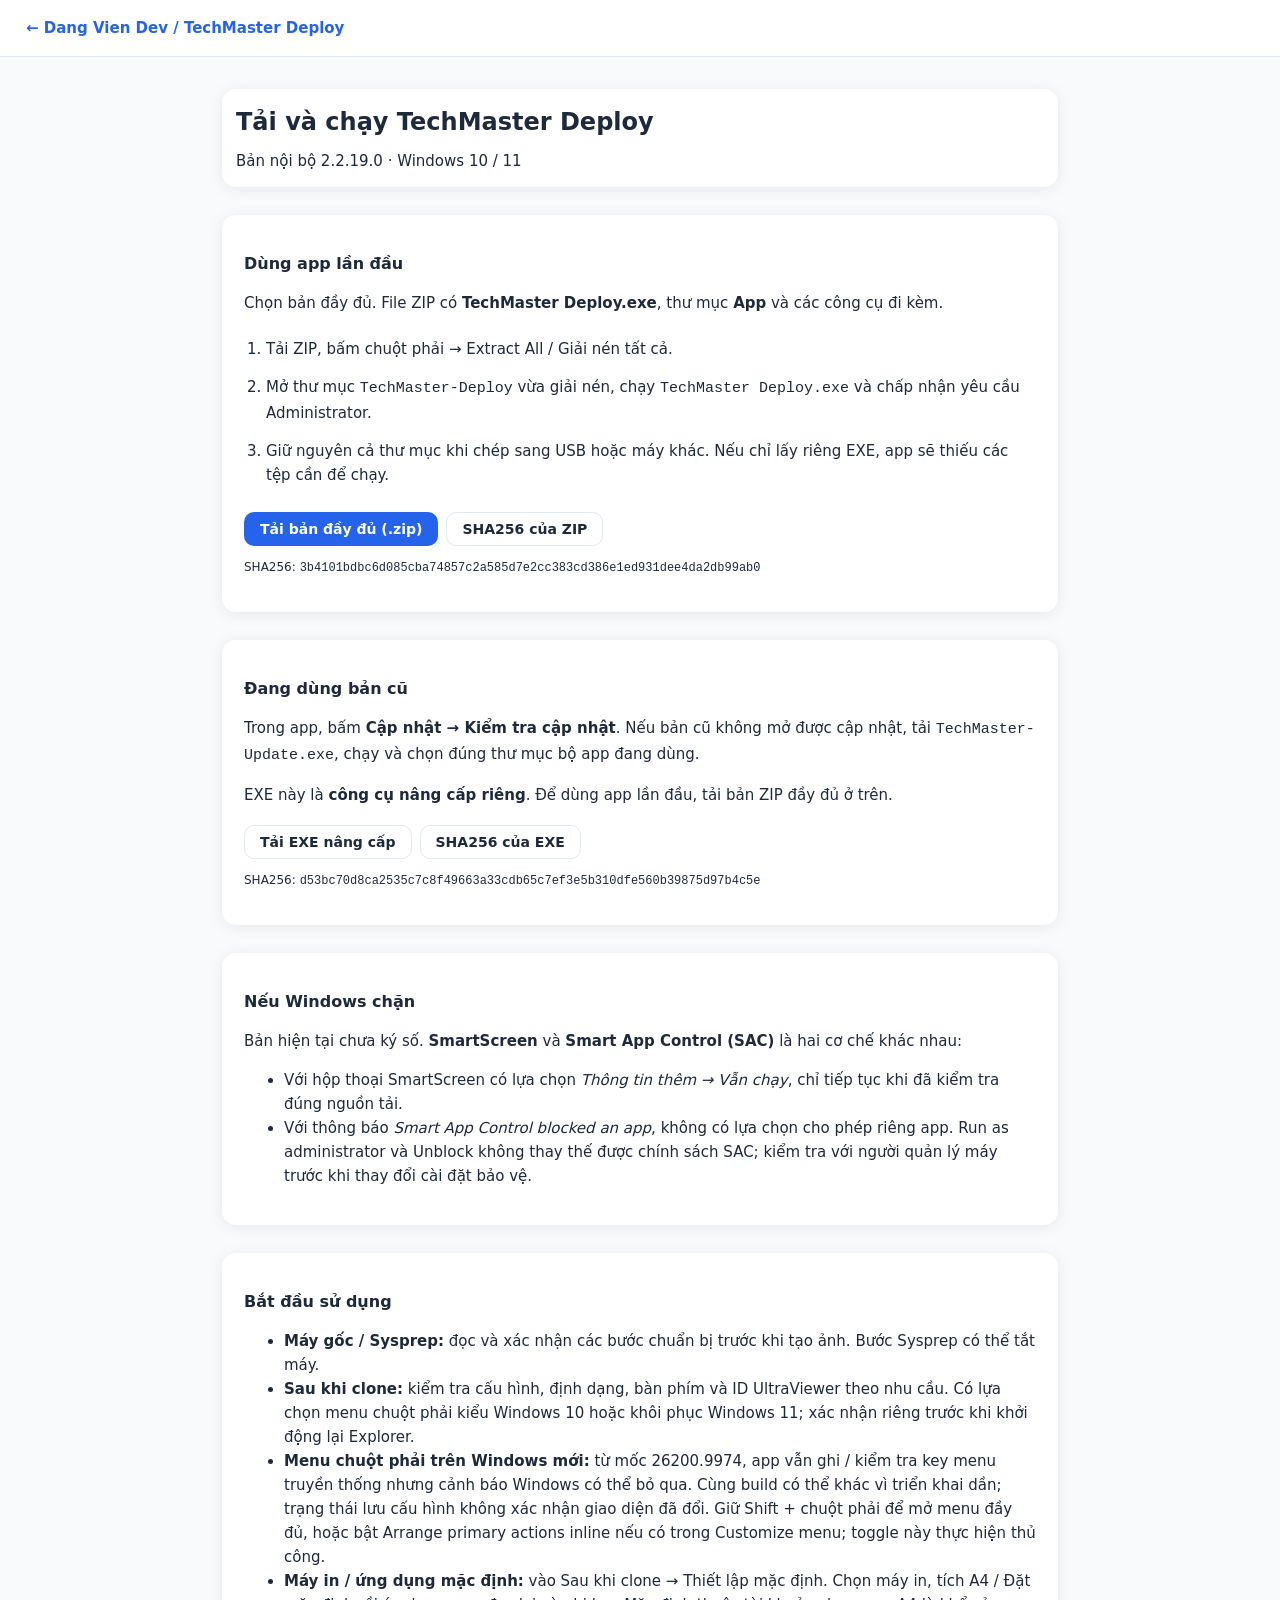
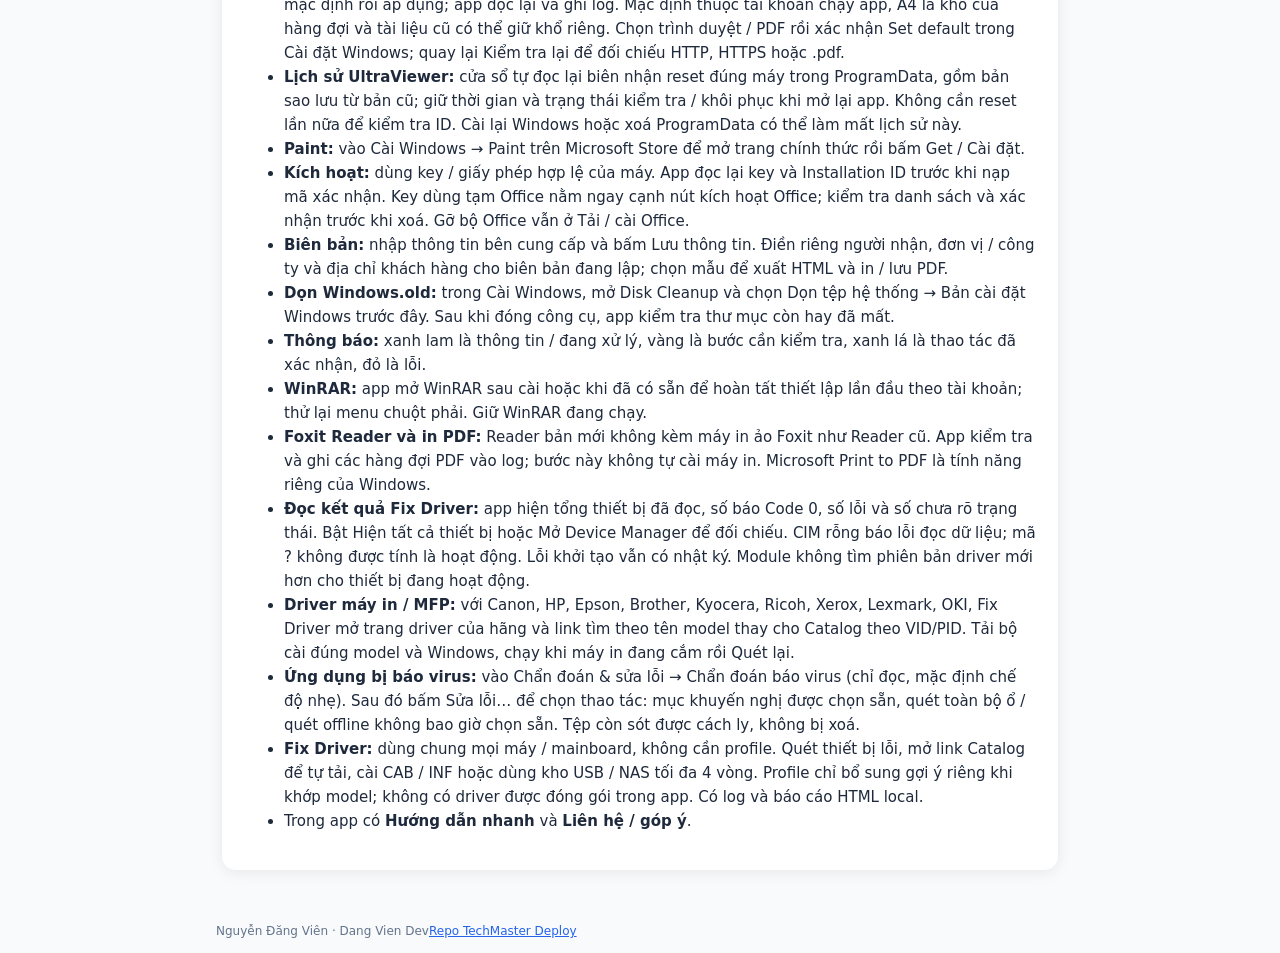
==== commit af452459: "Publish Deploy 2.2.19 with virus diagnostics/repair and printer driver vendor links - ZIP lấy từ art" ====
--- a/downloads/techmaster-deploy.html
+++ b/downloads/techmaster-deploy.html
@@ -2,9 +2,9 @@
 <html lang="vi"><head><meta charset="utf-8"><meta name="viewport" content="width=device-width, initial-scale=1">
 <title>TechMaster Deploy — Tải và chạy</title><meta name="description" content="Tải TechMaster Deploy, giải nén bộ app đầy đủ và chạy trên Windows.">
 <link rel="stylesheet" href="../assets/style.css?v=__BUILD__"><style>.download-guide{max-width:900px;margin:auto}.guide-main{min-height:100vh;background:var(--content-bg)}.guide-header{background:var(--card-bg);border-bottom:1px solid var(--border);padding:16px 26px}.guide-header a{text-decoration:none;color:var(--accent);font-weight:600}.guide-content{padding:26px}.download-guide h1{font-size:24px;margin:0 0 8px}.download-guide h2{font-size:16px}.download-guide .section{padding:22px}.guide-foot{padding:20px 26px;color:var(--text-2);font-size:12px}.guide-foot a{color:var(--accent)}.download-guide p{overflow-wrap:anywhere}.download-guide code{font-family:var(--mono);overflow-wrap:anywhere}.download-guide .section{margin-top:28px}.download-guide ol{padding-left:22px}.download-guide ol li{padding:7px 0}.download-guide .actions{margin-top:18px}.download-guide .checksum{font-size:12px;color:var(--dim)}</style></head>
-<body><div class="guide-main"><header class="guide-header"><a href="../#/tool/techmaster-deploy">← Dang Vien Dev / TechMaster Deploy</a></header><main class="download-guide guide-content"><div class="card sec"><h1>Tải và chạy TechMaster Deploy</h1><p>Bản nội bộ 2.2.9.0 · Windows 10 / 11</p></div>
-<section class="card section"><h2>Dùng app lần đầu</h2><p>Chọn bản đầy đủ. File ZIP có <strong>TechMaster Deploy.exe</strong>, thư mục <strong>App</strong> và các công cụ đi kèm.</p><ol><li>Tải ZIP, bấm chuột phải → Extract All / Giải nén tất cả.</li><li>Mở thư mục <code>TechMaster-Deploy</code> vừa giải nén, chạy <code>TechMaster Deploy.exe</code> và chấp nhận yêu cầu Administrator.</li><li>Giữ nguyên cả thư mục khi chép sang USB hoặc máy khác. Nếu chỉ lấy riêng EXE, app sẽ thiếu các tệp cần để chạy.</li></ol><div class="actions"><a class="btn primary" href="TechMaster-Deploy-v2.2.9.0.zip" download="TechMaster-Deploy-v2.2.9.0.zip">Tải bản đầy đủ (.zip)</a><a class="btn outline" href="TechMaster-Deploy-v2.2.9.0.zip.sha256" download>SHA256 của ZIP</a></div><p class="checksum">SHA256: <code>a28eb93963187984ebb2312521d19deac93423d35069171dcf459e96b6445171</code></p></section>
+<body><div class="guide-main"><header class="guide-header"><a href="../#/tool/techmaster-deploy">← Dang Vien Dev / TechMaster Deploy</a></header><main class="download-guide guide-content"><div class="card sec"><h1>Tải và chạy TechMaster Deploy</h1><p>Bản nội bộ 2.2.19.0 · Windows 10 / 11</p></div>
+<section class="card section"><h2>Dùng app lần đầu</h2><p>Chọn bản đầy đủ. File ZIP có <strong>TechMaster Deploy.exe</strong>, thư mục <strong>App</strong> và các công cụ đi kèm.</p><ol><li>Tải ZIP, bấm chuột phải → Extract All / Giải nén tất cả.</li><li>Mở thư mục <code>TechMaster-Deploy</code> vừa giải nén, chạy <code>TechMaster Deploy.exe</code> và chấp nhận yêu cầu Administrator.</li><li>Giữ nguyên cả thư mục khi chép sang USB hoặc máy khác. Nếu chỉ lấy riêng EXE, app sẽ thiếu các tệp cần để chạy.</li></ol><div class="actions"><a class="btn primary" href="TechMaster-Deploy-v2.2.19.0.zip" download="TechMaster-Deploy-v2.2.19.0.zip">Tải bản đầy đủ (.zip)</a><a class="btn outline" href="TechMaster-Deploy-v2.2.19.0.zip.sha256" download>SHA256 của ZIP</a></div><p class="checksum">SHA256: <code>3b4101bdbc6d085cba74857c2a585d7e2cc383cd386e1ed931dee4da2db99ab0</code></p></section>
 <section class="card section"><h2>Đang dùng bản cũ</h2><p>Trong app, bấm <strong>Cập nhật → Kiểm tra cập nhật</strong>. Nếu bản cũ không mở được cập nhật, tải <code>TechMaster-Update.exe</code>, chạy và chọn đúng thư mục bộ app đang dùng.</p><p>EXE này là <strong>công cụ nâng cấp riêng</strong>. Để dùng app lần đầu, tải bản ZIP đầy đủ ở trên.</p><div class="actions"><a class="btn outline" href="TechMaster-Update.exe" download="TechMaster-Update.exe">Tải EXE nâng cấp</a><a class="btn outline" href="TechMaster-Update.exe.sha256" download>SHA256 của EXE</a></div><p class="checksum">SHA256: <code>d53bc70d8ca2535c7c8f49663a33cdb65c7ef3e5b310dfe560b39875d97b4c5e</code></p></section>
 <section class="card section"><h2>Nếu Windows chặn</h2><p>Bản hiện tại chưa ký số. <strong>SmartScreen</strong> và <strong>Smart App Control (SAC)</strong> là hai cơ chế khác nhau:</p><ul><li>Với hộp thoại SmartScreen có lựa chọn <em>Thông tin thêm → Vẫn chạy</em>, chỉ tiếp tục khi đã kiểm tra đúng nguồn tải.</li><li>Với thông báo <em>Smart App Control blocked an app</em>, không có lựa chọn cho phép riêng app. Run as administrator và Unblock không thay thế được chính sách SAC; kiểm tra với người quản lý máy trước khi thay đổi cài đặt bảo vệ.</li></ul></section>
-<section class="card section"><h2>Bắt đầu sử dụng</h2><ul><li><strong>Máy gốc / Sysprep:</strong> đọc và xác nhận các bước chuẩn bị trước khi tạo ảnh. Bước Sysprep có thể tắt máy.</li><li><strong>Sau khi clone:</strong> kiểm tra cấu hình, định dạng, bàn phím và ID UltraViewer theo nhu cầu. Có lựa chọn menu chuột phải kiểu Windows 10 hoặc khôi phục Windows 11; xác nhận riêng trước khi khởi động lại Explorer.</li><li><strong>Menu chuột phải trên Windows mới:</strong> từ mốc 26200.9974, app vẫn ghi / kiểm tra key menu truyền thống nhưng cảnh báo Windows có thể bỏ qua. Cùng build có thể khác vì triển khai dần; trạng thái lưu cấu hình không xác nhận giao diện đã đổi. Giữ Shift + chuột phải để mở menu đầy đủ, hoặc bật Arrange primary actions inline nếu có trong Customize menu; toggle này thực hiện thủ công.</li><li><strong>Máy in / ứng dụng mặc định:</strong> vào Sau khi clone → Thiết lập mặc định. Chọn máy in, tích A4 / Đặt mặc định rồi áp dụng; app đọc lại và ghi log. Mặc định thuộc tài khoản chạy app, A4 là khổ của hàng đợi và tài liệu cũ có thể giữ khổ riêng. Chọn trình duyệt / PDF rồi xác nhận Set default trong Cài đặt Windows; quay lại Kiểm tra lại để đối chiếu HTTP, HTTPS hoặc .pdf.</li><li><strong>Lịch sử UltraViewer:</strong> cửa sổ tự đọc lại biên nhận reset đúng máy trong ProgramData, gồm bản sao lưu từ bản cũ; giữ thời gian và trạng thái kiểm tra / khôi phục khi mở lại app. Không cần reset lần nữa để kiểm tra ID. Cài lại Windows hoặc xoá ProgramData có thể làm mất lịch sử này.</li><li><strong>Paint:</strong> vào Cài Windows → Paint trên Microsoft Store để mở trang chính thức rồi bấm Get / Cài đặt.</li><li><strong>Kích hoạt:</strong> dùng key / giấy phép hợp lệ của máy. App đọc lại key và Installation ID trước khi nạp mã xác nhận. Key dùng tạm Office nằm ngay cạnh nút kích hoạt Office; kiểm tra danh sách và xác nhận trước khi xoá. Gỡ bộ Office vẫn ở Tải / cài Office.</li><li><strong>Biên bản:</strong> nhập thông tin bên cung cấp và bấm Lưu thông tin. Điền riêng người nhận, đơn vị / công ty và địa chỉ khách hàng cho biên bản đang lập; chọn mẫu để xuất HTML và in / lưu PDF.</li><li><strong>Dọn Windows.old:</strong> trong Cài Windows, mở Disk Cleanup và chọn Dọn tệp hệ thống → Bản cài đặt Windows trước đây. Sau khi đóng công cụ, app kiểm tra thư mục còn hay đã mất.</li><li><strong>Thông báo:</strong> xanh lam là thông tin / đang xử lý, vàng là bước cần kiểm tra, xanh lá là thao tác đã xác nhận, đỏ là lỗi.</li><li><strong>WinRAR:</strong> app mở WinRAR sau cài hoặc khi đã có sẵn để hoàn tất thiết lập lần đầu theo tài khoản; thử lại menu chuột phải. Giữ WinRAR đang chạy.</li><li><strong>Foxit Reader và in PDF:</strong> Reader bản mới không kèm máy in ảo Foxit như Reader cũ. App kiểm tra và ghi các hàng đợi PDF vào log; bước này không tự cài máy in. Microsoft Print to PDF là tính năng riêng của Windows.</li><li><strong>Đọc kết quả Fix Driver:</strong> app hiện tổng thiết bị đã đọc, số báo Code 0, số lỗi và số chưa rõ trạng thái. Bật Hiện tất cả thiết bị hoặc Mở Device Manager để đối chiếu. CIM rỗng báo lỗi đọc dữ liệu; mã ? không được tính là hoạt động. Lỗi khởi tạo vẫn có nhật ký. Module không tìm phiên bản driver mới hơn cho thiết bị đang hoạt động.</li><li><strong>Fix Driver:</strong> dùng chung mọi máy / mainboard, không cần profile. Quét thiết bị lỗi, mở link Catalog để tự tải, cài CAB / INF hoặc dùng kho USB / NAS tối đa 4 vòng. Profile chỉ bổ sung gợi ý riêng khi khớp model; không có driver được đóng gói trong app. Có log và báo cáo HTML local.</li><li>Trong app có <strong>Hướng dẫn nhanh</strong> và <strong>Liên hệ / góp ý</strong>.</li></ul></section>
+<section class="card section"><h2>Bắt đầu sử dụng</h2><ul><li><strong>Máy gốc / Sysprep:</strong> đọc và xác nhận các bước chuẩn bị trước khi tạo ảnh. Bước Sysprep có thể tắt máy.</li><li><strong>Sau khi clone:</strong> kiểm tra cấu hình, định dạng, bàn phím và ID UltraViewer theo nhu cầu. Có lựa chọn menu chuột phải kiểu Windows 10 hoặc khôi phục Windows 11; xác nhận riêng trước khi khởi động lại Explorer.</li><li><strong>Menu chuột phải trên Windows mới:</strong> từ mốc 26200.9974, app vẫn ghi / kiểm tra key menu truyền thống nhưng cảnh báo Windows có thể bỏ qua. Cùng build có thể khác vì triển khai dần; trạng thái lưu cấu hình không xác nhận giao diện đã đổi. Giữ Shift + chuột phải để mở menu đầy đủ, hoặc bật Arrange primary actions inline nếu có trong Customize menu; toggle này thực hiện thủ công.</li><li><strong>Máy in / ứng dụng mặc định:</strong> vào Sau khi clone → Thiết lập mặc định. Chọn máy in, tích A4 / Đặt mặc định rồi áp dụng; app đọc lại và ghi log. Mặc định thuộc tài khoản chạy app, A4 là khổ của hàng đợi và tài liệu cũ có thể giữ khổ riêng. Chọn trình duyệt / PDF rồi xác nhận Set default trong Cài đặt Windows; quay lại Kiểm tra lại để đối chiếu HTTP, HTTPS hoặc .pdf.</li><li><strong>Lịch sử UltraViewer:</strong> cửa sổ tự đọc lại biên nhận reset đúng máy trong ProgramData, gồm bản sao lưu từ bản cũ; giữ thời gian và trạng thái kiểm tra / khôi phục khi mở lại app. Không cần reset lần nữa để kiểm tra ID. Cài lại Windows hoặc xoá ProgramData có thể làm mất lịch sử này.</li><li><strong>Paint:</strong> vào Cài Windows → Paint trên Microsoft Store để mở trang chính thức rồi bấm Get / Cài đặt.</li><li><strong>Kích hoạt:</strong> dùng key / giấy phép hợp lệ của máy. App đọc lại key và Installation ID trước khi nạp mã xác nhận. Key dùng tạm Office nằm ngay cạnh nút kích hoạt Office; kiểm tra danh sách và xác nhận trước khi xoá. Gỡ bộ Office vẫn ở Tải / cài Office.</li><li><strong>Biên bản:</strong> nhập thông tin bên cung cấp và bấm Lưu thông tin. Điền riêng người nhận, đơn vị / công ty và địa chỉ khách hàng cho biên bản đang lập; chọn mẫu để xuất HTML và in / lưu PDF.</li><li><strong>Dọn Windows.old:</strong> trong Cài Windows, mở Disk Cleanup và chọn Dọn tệp hệ thống → Bản cài đặt Windows trước đây. Sau khi đóng công cụ, app kiểm tra thư mục còn hay đã mất.</li><li><strong>Thông báo:</strong> xanh lam là thông tin / đang xử lý, vàng là bước cần kiểm tra, xanh lá là thao tác đã xác nhận, đỏ là lỗi.</li><li><strong>WinRAR:</strong> app mở WinRAR sau cài hoặc khi đã có sẵn để hoàn tất thiết lập lần đầu theo tài khoản; thử lại menu chuột phải. Giữ WinRAR đang chạy.</li><li><strong>Foxit Reader và in PDF:</strong> Reader bản mới không kèm máy in ảo Foxit như Reader cũ. App kiểm tra và ghi các hàng đợi PDF vào log; bước này không tự cài máy in. Microsoft Print to PDF là tính năng riêng của Windows.</li><li><strong>Đọc kết quả Fix Driver:</strong> app hiện tổng thiết bị đã đọc, số báo Code 0, số lỗi và số chưa rõ trạng thái. Bật Hiện tất cả thiết bị hoặc Mở Device Manager để đối chiếu. CIM rỗng báo lỗi đọc dữ liệu; mã ? không được tính là hoạt động. Lỗi khởi tạo vẫn có nhật ký. Module không tìm phiên bản driver mới hơn cho thiết bị đang hoạt động.</li><li><strong>Driver máy in / MFP:</strong> với Canon, HP, Epson, Brother, Kyocera, Ricoh, Xerox, Lexmark, OKI, Fix Driver mở trang driver của hãng và link tìm theo tên model thay cho Catalog theo VID/PID. Tải bộ cài đúng model và Windows, chạy khi máy in đang cắm rồi Quét lại.</li><li><strong>Ứng dụng bị báo virus:</strong> vào Chẩn đoán &amp; sửa lỗi → Chẩn đoán báo virus (chỉ đọc, mặc định chế độ nhẹ). Sau đó bấm Sửa lỗi… để chọn thao tác: mục khuyến nghị được chọn sẵn, quét toàn bộ ổ / quét offline không bao giờ chọn sẵn. Tệp còn sót được cách ly, không bị xoá.</li><li><strong>Fix Driver:</strong> dùng chung mọi máy / mainboard, không cần profile. Quét thiết bị lỗi, mở link Catalog để tự tải, cài CAB / INF hoặc dùng kho USB / NAS tối đa 4 vòng. Profile chỉ bổ sung gợi ý riêng khi khớp model; không có driver được đóng gói trong app. Có log và báo cáo HTML local.</li><li>Trong app có <strong>Hướng dẫn nhanh</strong> và <strong>Liên hệ / góp ý</strong>.</li></ul></section>
 </main><footer class="guide-foot download-guide"><span>Nguyễn Đăng Viên · Dang Vien Dev</span><a href="https://github.com/dangvien-dev/TechMaster-Deploy" target="_blank" rel="noopener">Repo TechMaster Deploy</a></footer></div></body></html>
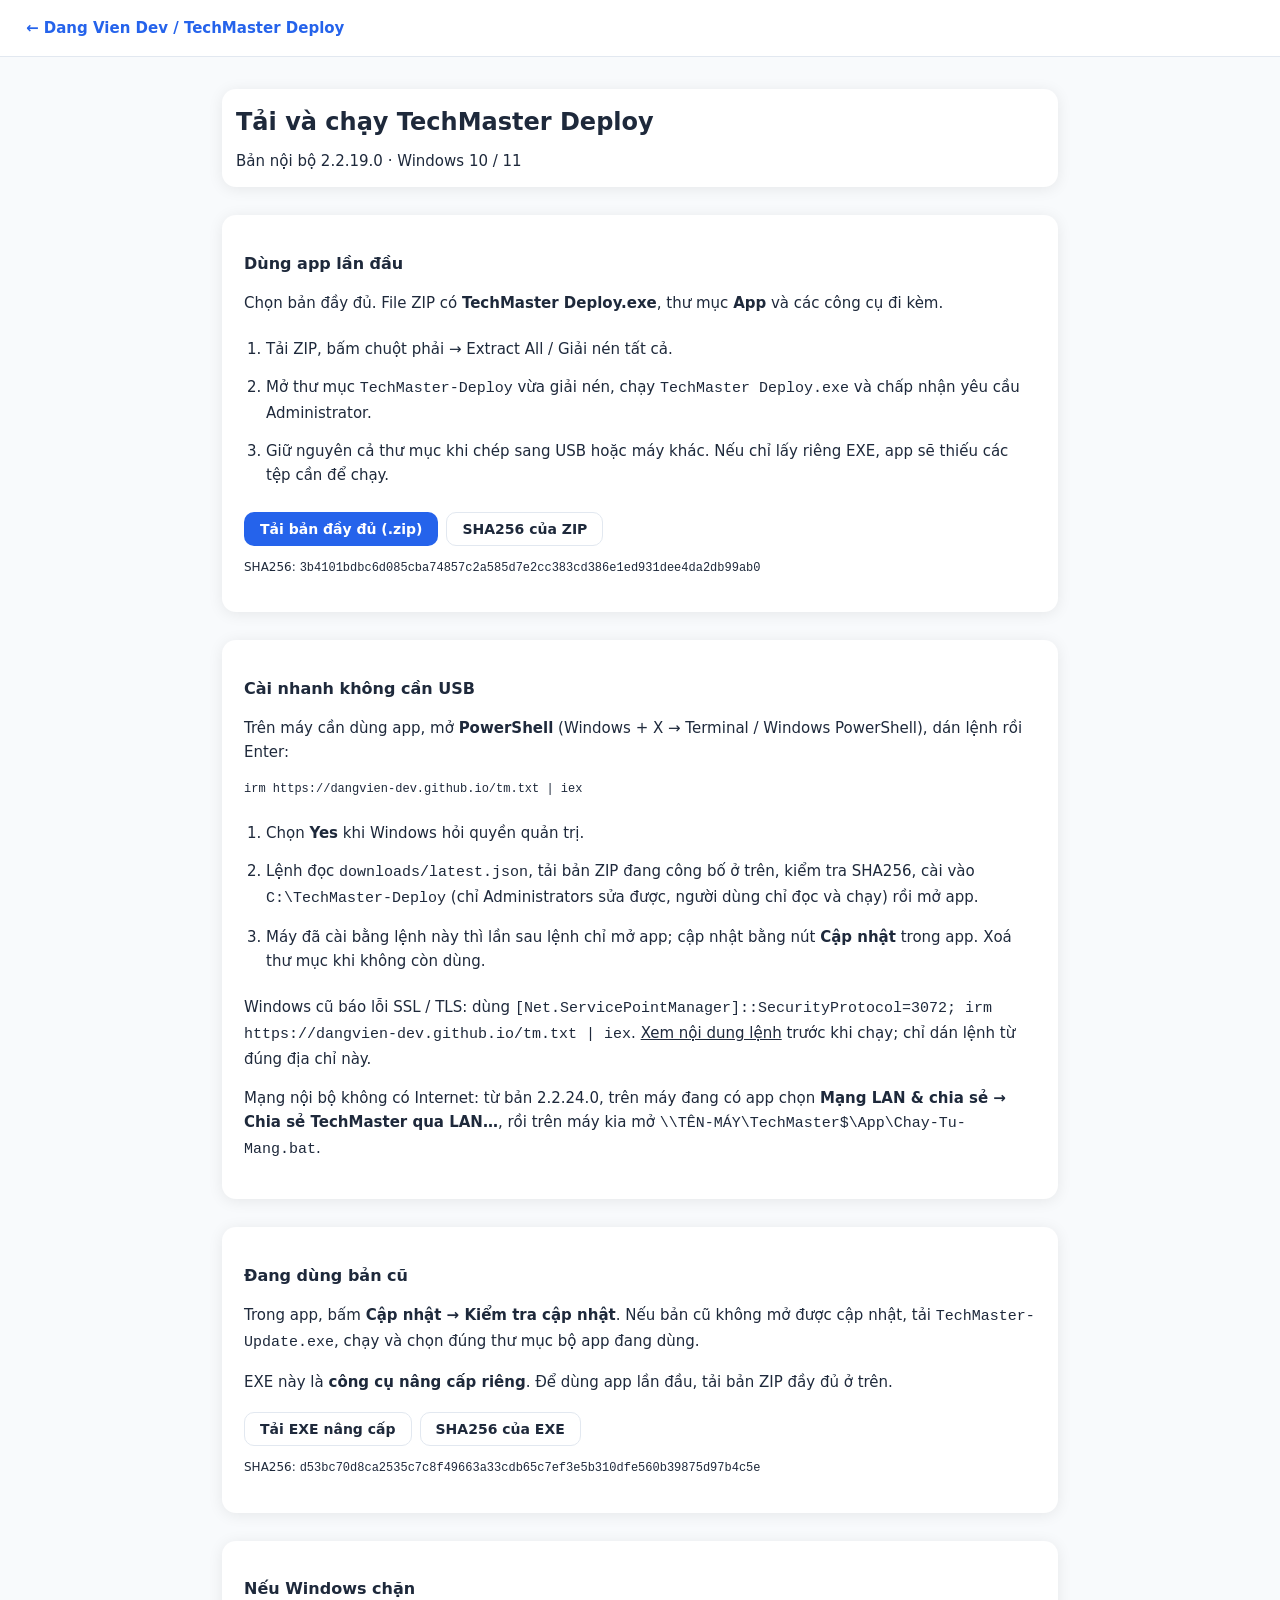
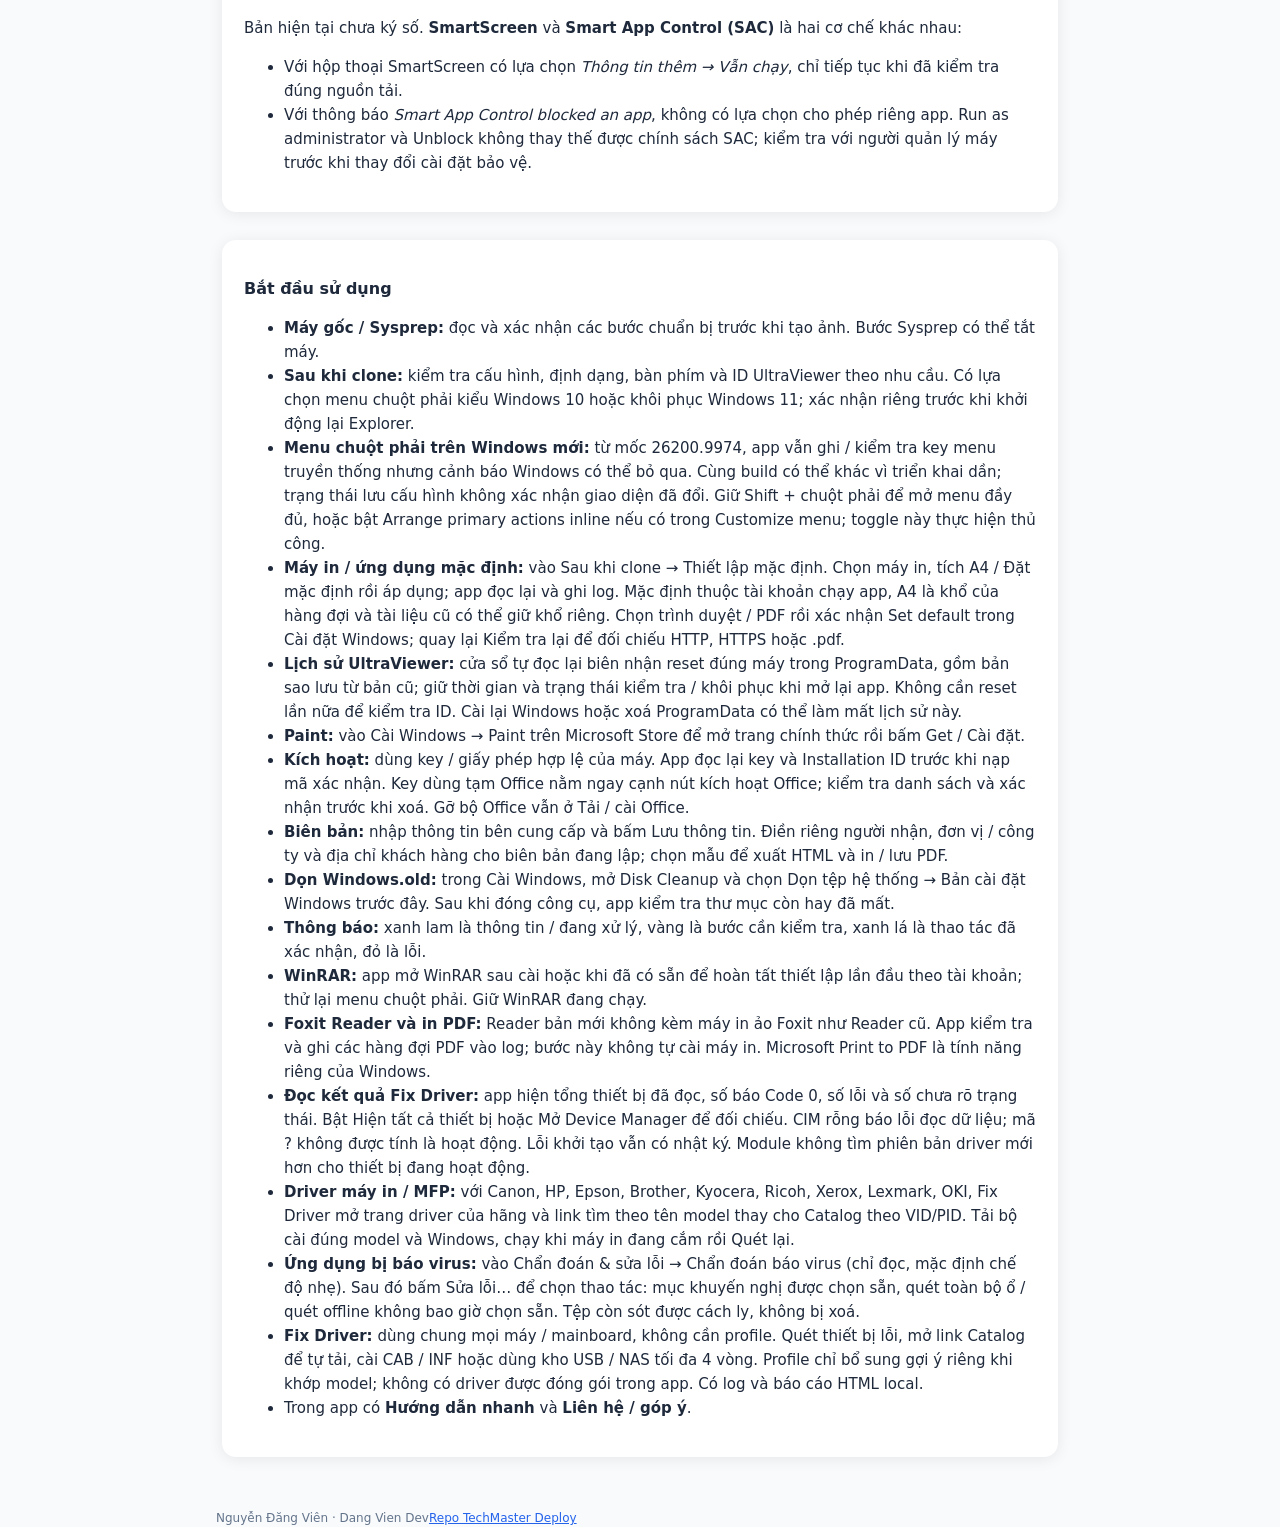
==== commit e6a351a1: "Lệnh cài TechMaster Deploy từ web: irm https://dangvien-dev.github.io/tm.txt | iex - tm.txt (ASCII):" ====
--- a/downloads/techmaster-deploy.html
+++ b/downloads/techmaster-deploy.html
@@ -4,6 +4,7 @@
 <link rel="stylesheet" href="../assets/style.css?v=__BUILD__"><style>.download-guide{max-width:900px;margin:auto}.guide-main{min-height:100vh;background:var(--content-bg)}.guide-header{background:var(--card-bg);border-bottom:1px solid var(--border);padding:16px 26px}.guide-header a{text-decoration:none;color:var(--accent);font-weight:600}.guide-content{padding:26px}.download-guide h1{font-size:24px;margin:0 0 8px}.download-guide h2{font-size:16px}.download-guide .section{padding:22px}.guide-foot{padding:20px 26px;color:var(--text-2);font-size:12px}.guide-foot a{color:var(--accent)}.download-guide p{overflow-wrap:anywhere}.download-guide code{font-family:var(--mono);overflow-wrap:anywhere}.download-guide .section{margin-top:28px}.download-guide ol{padding-left:22px}.download-guide ol li{padding:7px 0}.download-guide .actions{margin-top:18px}.download-guide .checksum{font-size:12px;color:var(--dim)}</style></head>
 <body><div class="guide-main"><header class="guide-header"><a href="../#/tool/techmaster-deploy">← Dang Vien Dev / TechMaster Deploy</a></header><main class="download-guide guide-content"><div class="card sec"><h1>Tải và chạy TechMaster Deploy</h1><p>Bản nội bộ 2.2.19.0 · Windows 10 / 11</p></div>
 <section class="card section"><h2>Dùng app lần đầu</h2><p>Chọn bản đầy đủ. File ZIP có <strong>TechMaster Deploy.exe</strong>, thư mục <strong>App</strong> và các công cụ đi kèm.</p><ol><li>Tải ZIP, bấm chuột phải → Extract All / Giải nén tất cả.</li><li>Mở thư mục <code>TechMaster-Deploy</code> vừa giải nén, chạy <code>TechMaster Deploy.exe</code> và chấp nhận yêu cầu Administrator.</li><li>Giữ nguyên cả thư mục khi chép sang USB hoặc máy khác. Nếu chỉ lấy riêng EXE, app sẽ thiếu các tệp cần để chạy.</li></ol><div class="actions"><a class="btn primary" href="TechMaster-Deploy-v2.2.19.0.zip" download="TechMaster-Deploy-v2.2.19.0.zip">Tải bản đầy đủ (.zip)</a><a class="btn outline" href="TechMaster-Deploy-v2.2.19.0.zip.sha256" download>SHA256 của ZIP</a></div><p class="checksum">SHA256: <code>3b4101bdbc6d085cba74857c2a585d7e2cc383cd386e1ed931dee4da2db99ab0</code></p></section>
+<section class="card section"><h2>Cài nhanh không cần USB</h2><p>Trên máy cần dùng app, mở <strong>PowerShell</strong> (Windows + X → Terminal / Windows PowerShell), dán lệnh rồi Enter:</p><p class="checksum"><code>irm https://dangvien-dev.github.io/tm.txt | iex</code></p><ol><li>Chọn <strong>Yes</strong> khi Windows hỏi quyền quản trị.</li><li>Lệnh đọc <code>downloads/latest.json</code>, tải bản ZIP đang công bố ở trên, kiểm tra SHA256, cài vào <code>C:\TechMaster-Deploy</code> (chỉ Administrators sửa được, người dùng chỉ đọc và chạy) rồi mở app.</li><li>Máy đã cài bằng lệnh này thì lần sau lệnh chỉ mở app; cập nhật bằng nút <strong>Cập nhật</strong> trong app. Xoá thư mục khi không còn dùng.</li></ol><p>Windows cũ báo lỗi SSL / TLS: dùng <code>[Net.ServicePointManager]::SecurityProtocol=3072; irm https://dangvien-dev.github.io/tm.txt | iex</code>. <a href="../tm.txt">Xem nội dung lệnh</a> trước khi chạy; chỉ dán lệnh từ đúng địa chỉ này.</p><p>Mạng nội bộ không có Internet: từ bản 2.2.24.0, trên máy đang có app chọn <strong>Mạng LAN &amp; chia sẻ → Chia sẻ TechMaster qua LAN…</strong>, rồi trên máy kia mở <code>\\TÊN-MÁY\TechMaster$\App\Chay-Tu-Mang.bat</code>.</p></section>
 <section class="card section"><h2>Đang dùng bản cũ</h2><p>Trong app, bấm <strong>Cập nhật → Kiểm tra cập nhật</strong>. Nếu bản cũ không mở được cập nhật, tải <code>TechMaster-Update.exe</code>, chạy và chọn đúng thư mục bộ app đang dùng.</p><p>EXE này là <strong>công cụ nâng cấp riêng</strong>. Để dùng app lần đầu, tải bản ZIP đầy đủ ở trên.</p><div class="actions"><a class="btn outline" href="TechMaster-Update.exe" download="TechMaster-Update.exe">Tải EXE nâng cấp</a><a class="btn outline" href="TechMaster-Update.exe.sha256" download>SHA256 của EXE</a></div><p class="checksum">SHA256: <code>d53bc70d8ca2535c7c8f49663a33cdb65c7ef3e5b310dfe560b39875d97b4c5e</code></p></section>
 <section class="card section"><h2>Nếu Windows chặn</h2><p>Bản hiện tại chưa ký số. <strong>SmartScreen</strong> và <strong>Smart App Control (SAC)</strong> là hai cơ chế khác nhau:</p><ul><li>Với hộp thoại SmartScreen có lựa chọn <em>Thông tin thêm → Vẫn chạy</em>, chỉ tiếp tục khi đã kiểm tra đúng nguồn tải.</li><li>Với thông báo <em>Smart App Control blocked an app</em>, không có lựa chọn cho phép riêng app. Run as administrator và Unblock không thay thế được chính sách SAC; kiểm tra với người quản lý máy trước khi thay đổi cài đặt bảo vệ.</li></ul></section>
 <section class="card section"><h2>Bắt đầu sử dụng</h2><ul><li><strong>Máy gốc / Sysprep:</strong> đọc và xác nhận các bước chuẩn bị trước khi tạo ảnh. Bước Sysprep có thể tắt máy.</li><li><strong>Sau khi clone:</strong> kiểm tra cấu hình, định dạng, bàn phím và ID UltraViewer theo nhu cầu. Có lựa chọn menu chuột phải kiểu Windows 10 hoặc khôi phục Windows 11; xác nhận riêng trước khi khởi động lại Explorer.</li><li><strong>Menu chuột phải trên Windows mới:</strong> từ mốc 26200.9974, app vẫn ghi / kiểm tra key menu truyền thống nhưng cảnh báo Windows có thể bỏ qua. Cùng build có thể khác vì triển khai dần; trạng thái lưu cấu hình không xác nhận giao diện đã đổi. Giữ Shift + chuột phải để mở menu đầy đủ, hoặc bật Arrange primary actions inline nếu có trong Customize menu; toggle này thực hiện thủ công.</li><li><strong>Máy in / ứng dụng mặc định:</strong> vào Sau khi clone → Thiết lập mặc định. Chọn máy in, tích A4 / Đặt mặc định rồi áp dụng; app đọc lại và ghi log. Mặc định thuộc tài khoản chạy app, A4 là khổ của hàng đợi và tài liệu cũ có thể giữ khổ riêng. Chọn trình duyệt / PDF rồi xác nhận Set default trong Cài đặt Windows; quay lại Kiểm tra lại để đối chiếu HTTP, HTTPS hoặc .pdf.</li><li><strong>Lịch sử UltraViewer:</strong> cửa sổ tự đọc lại biên nhận reset đúng máy trong ProgramData, gồm bản sao lưu từ bản cũ; giữ thời gian và trạng thái kiểm tra / khôi phục khi mở lại app. Không cần reset lần nữa để kiểm tra ID. Cài lại Windows hoặc xoá ProgramData có thể làm mất lịch sử này.</li><li><strong>Paint:</strong> vào Cài Windows → Paint trên Microsoft Store để mở trang chính thức rồi bấm Get / Cài đặt.</li><li><strong>Kích hoạt:</strong> dùng key / giấy phép hợp lệ của máy. App đọc lại key và Installation ID trước khi nạp mã xác nhận. Key dùng tạm Office nằm ngay cạnh nút kích hoạt Office; kiểm tra danh sách và xác nhận trước khi xoá. Gỡ bộ Office vẫn ở Tải / cài Office.</li><li><strong>Biên bản:</strong> nhập thông tin bên cung cấp và bấm Lưu thông tin. Điền riêng người nhận, đơn vị / công ty và địa chỉ khách hàng cho biên bản đang lập; chọn mẫu để xuất HTML và in / lưu PDF.</li><li><strong>Dọn Windows.old:</strong> trong Cài Windows, mở Disk Cleanup và chọn Dọn tệp hệ thống → Bản cài đặt Windows trước đây. Sau khi đóng công cụ, app kiểm tra thư mục còn hay đã mất.</li><li><strong>Thông báo:</strong> xanh lam là thông tin / đang xử lý, vàng là bước cần kiểm tra, xanh lá là thao tác đã xác nhận, đỏ là lỗi.</li><li><strong>WinRAR:</strong> app mở WinRAR sau cài hoặc khi đã có sẵn để hoàn tất thiết lập lần đầu theo tài khoản; thử lại menu chuột phải. Giữ WinRAR đang chạy.</li><li><strong>Foxit Reader và in PDF:</strong> Reader bản mới không kèm máy in ảo Foxit như Reader cũ. App kiểm tra và ghi các hàng đợi PDF vào log; bước này không tự cài máy in. Microsoft Print to PDF là tính năng riêng của Windows.</li><li><strong>Đọc kết quả Fix Driver:</strong> app hiện tổng thiết bị đã đọc, số báo Code 0, số lỗi và số chưa rõ trạng thái. Bật Hiện tất cả thiết bị hoặc Mở Device Manager để đối chiếu. CIM rỗng báo lỗi đọc dữ liệu; mã ? không được tính là hoạt động. Lỗi khởi tạo vẫn có nhật ký. Module không tìm phiên bản driver mới hơn cho thiết bị đang hoạt động.</li><li><strong>Driver máy in / MFP:</strong> với Canon, HP, Epson, Brother, Kyocera, Ricoh, Xerox, Lexmark, OKI, Fix Driver mở trang driver của hãng và link tìm theo tên model thay cho Catalog theo VID/PID. Tải bộ cài đúng model và Windows, chạy khi máy in đang cắm rồi Quét lại.</li><li><strong>Ứng dụng bị báo virus:</strong> vào Chẩn đoán &amp; sửa lỗi → Chẩn đoán báo virus (chỉ đọc, mặc định chế độ nhẹ). Sau đó bấm Sửa lỗi… để chọn thao tác: mục khuyến nghị được chọn sẵn, quét toàn bộ ổ / quét offline không bao giờ chọn sẵn. Tệp còn sót được cách ly, không bị xoá.</li><li><strong>Fix Driver:</strong> dùng chung mọi máy / mainboard, không cần profile. Quét thiết bị lỗi, mở link Catalog để tự tải, cài CAB / INF hoặc dùng kho USB / NAS tối đa 4 vòng. Profile chỉ bổ sung gợi ý riêng khi khớp model; không có driver được đóng gói trong app. Có log và báo cáo HTML local.</li><li>Trong app có <strong>Hướng dẫn nhanh</strong> và <strong>Liên hệ / góp ý</strong>.</li></ul></section>
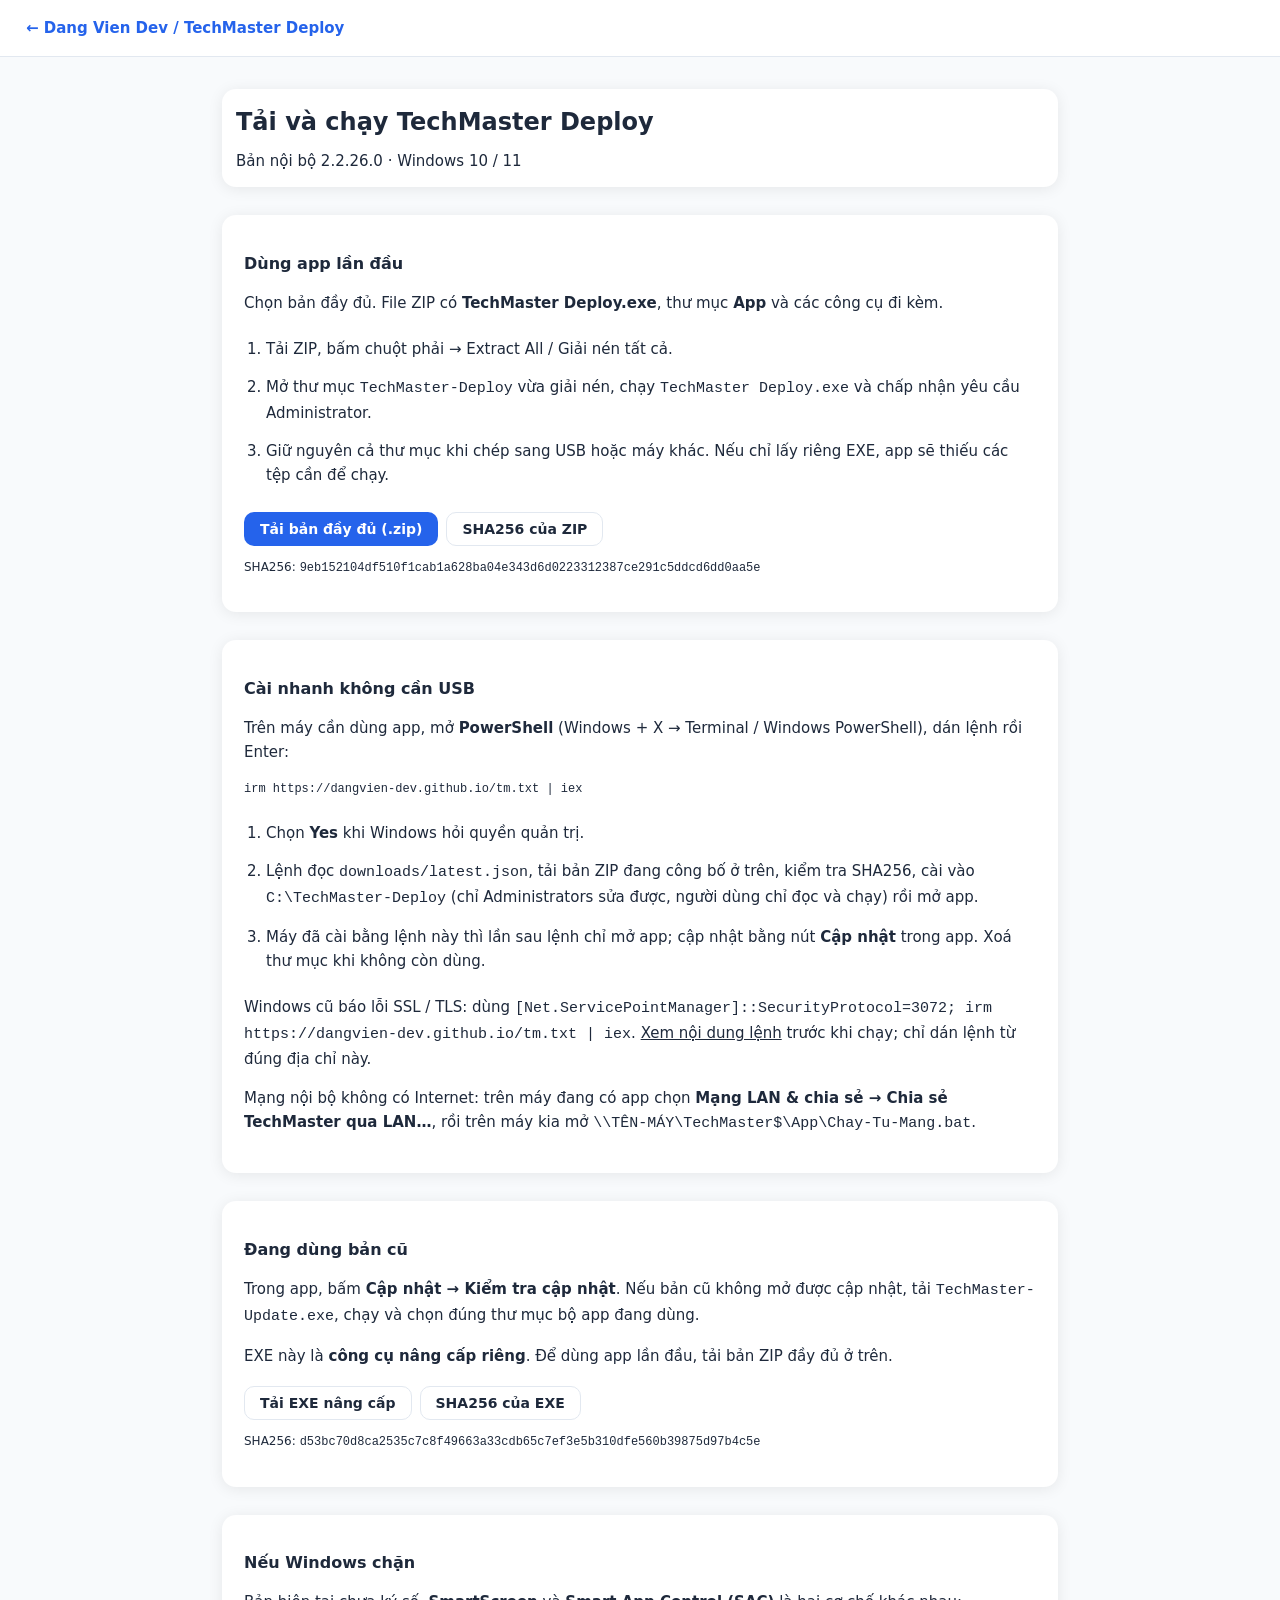
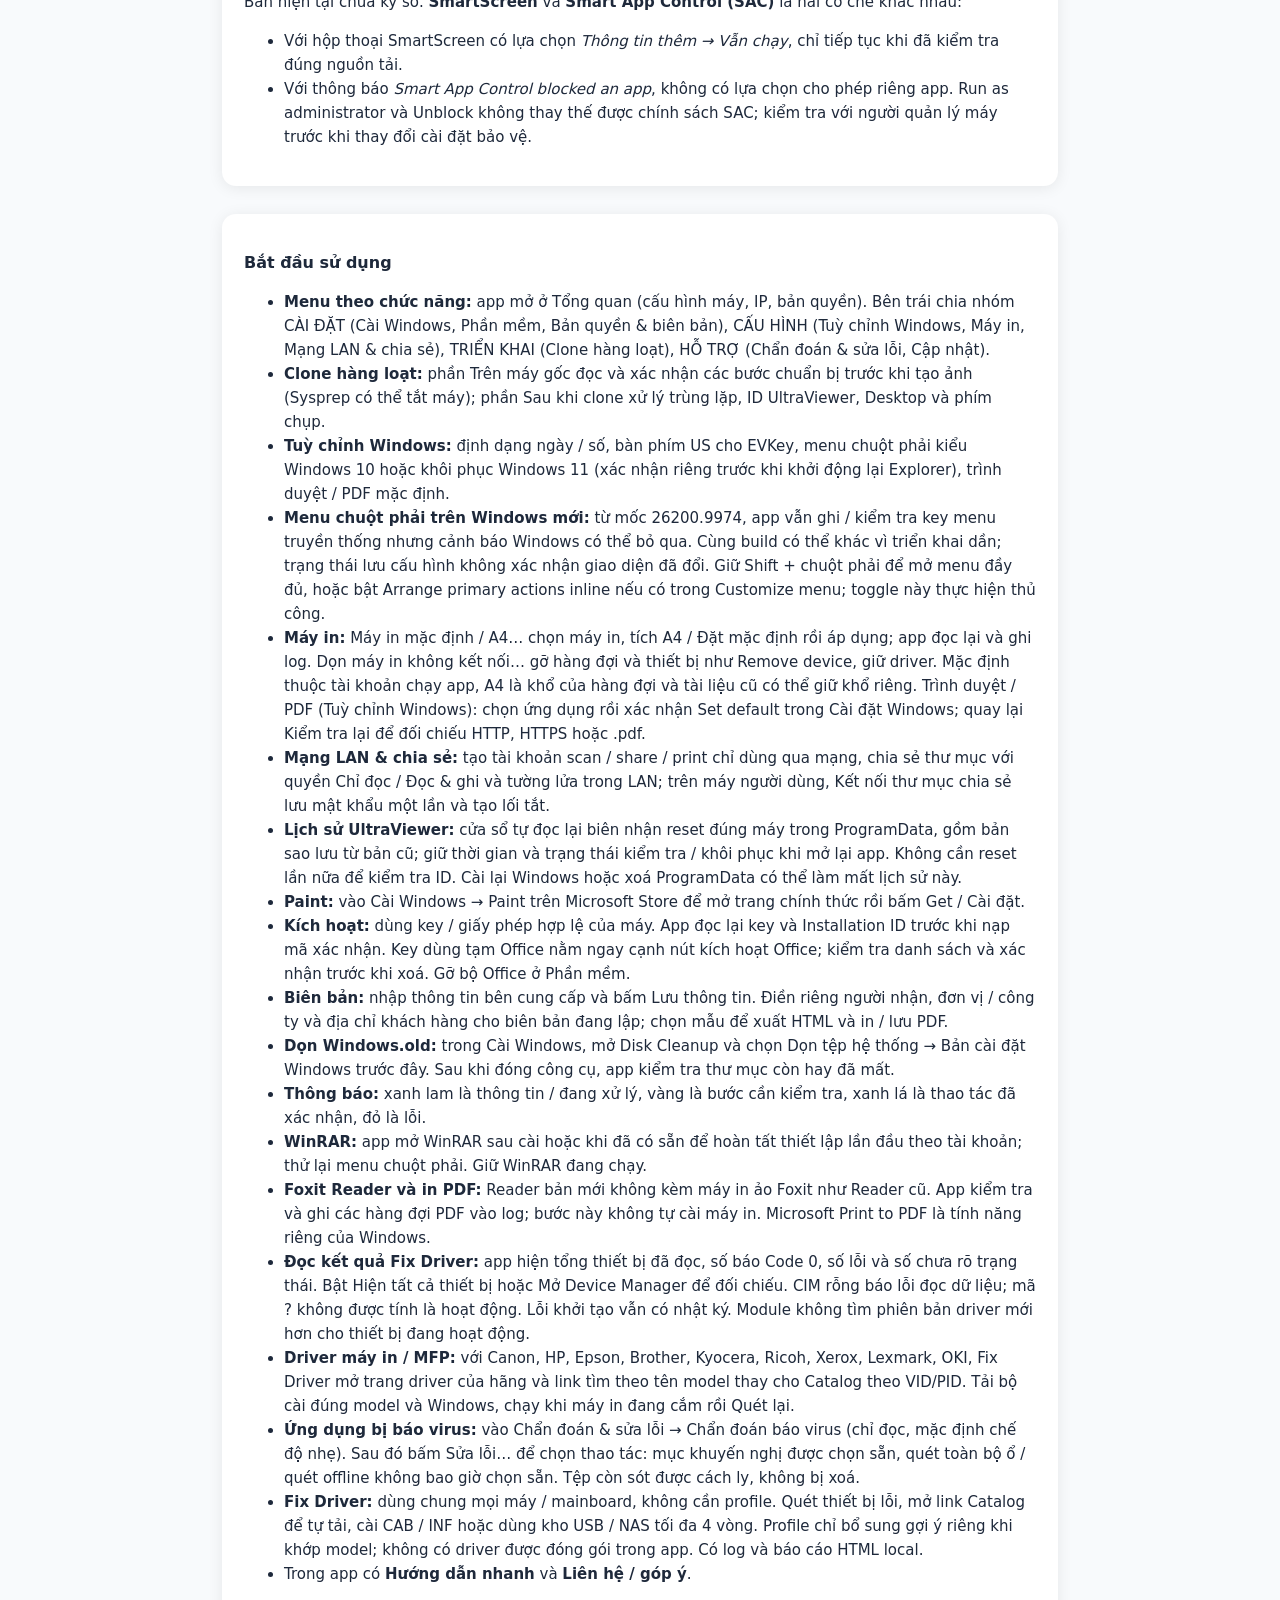
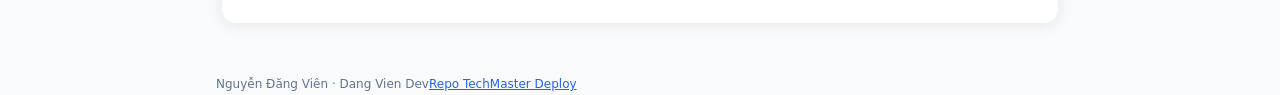
==== commit 2a142ad3: "Đăng TechMaster Deploy 2.2.26.0: menu theo chức năng, Tổng quan, chia sẻ LAN, chạy qua LAN / web - Z" ====
--- a/downloads/techmaster-deploy.html
+++ b/downloads/techmaster-deploy.html
@@ -2,10 +2,10 @@
 <html lang="vi"><head><meta charset="utf-8"><meta name="viewport" content="width=device-width, initial-scale=1">
 <title>TechMaster Deploy — Tải và chạy</title><meta name="description" content="Tải TechMaster Deploy, giải nén bộ app đầy đủ và chạy trên Windows.">
 <link rel="stylesheet" href="../assets/style.css?v=__BUILD__"><style>.download-guide{max-width:900px;margin:auto}.guide-main{min-height:100vh;background:var(--content-bg)}.guide-header{background:var(--card-bg);border-bottom:1px solid var(--border);padding:16px 26px}.guide-header a{text-decoration:none;color:var(--accent);font-weight:600}.guide-content{padding:26px}.download-guide h1{font-size:24px;margin:0 0 8px}.download-guide h2{font-size:16px}.download-guide .section{padding:22px}.guide-foot{padding:20px 26px;color:var(--text-2);font-size:12px}.guide-foot a{color:var(--accent)}.download-guide p{overflow-wrap:anywhere}.download-guide code{font-family:var(--mono);overflow-wrap:anywhere}.download-guide .section{margin-top:28px}.download-guide ol{padding-left:22px}.download-guide ol li{padding:7px 0}.download-guide .actions{margin-top:18px}.download-guide .checksum{font-size:12px;color:var(--dim)}</style></head>
-<body><div class="guide-main"><header class="guide-header"><a href="../#/tool/techmaster-deploy">← Dang Vien Dev / TechMaster Deploy</a></header><main class="download-guide guide-content"><div class="card sec"><h1>Tải và chạy TechMaster Deploy</h1><p>Bản nội bộ 2.2.19.0 · Windows 10 / 11</p></div>
-<section class="card section"><h2>Dùng app lần đầu</h2><p>Chọn bản đầy đủ. File ZIP có <strong>TechMaster Deploy.exe</strong>, thư mục <strong>App</strong> và các công cụ đi kèm.</p><ol><li>Tải ZIP, bấm chuột phải → Extract All / Giải nén tất cả.</li><li>Mở thư mục <code>TechMaster-Deploy</code> vừa giải nén, chạy <code>TechMaster Deploy.exe</code> và chấp nhận yêu cầu Administrator.</li><li>Giữ nguyên cả thư mục khi chép sang USB hoặc máy khác. Nếu chỉ lấy riêng EXE, app sẽ thiếu các tệp cần để chạy.</li></ol><div class="actions"><a class="btn primary" href="TechMaster-Deploy-v2.2.19.0.zip" download="TechMaster-Deploy-v2.2.19.0.zip">Tải bản đầy đủ (.zip)</a><a class="btn outline" href="TechMaster-Deploy-v2.2.19.0.zip.sha256" download>SHA256 của ZIP</a></div><p class="checksum">SHA256: <code>3b4101bdbc6d085cba74857c2a585d7e2cc383cd386e1ed931dee4da2db99ab0</code></p></section>
-<section class="card section"><h2>Cài nhanh không cần USB</h2><p>Trên máy cần dùng app, mở <strong>PowerShell</strong> (Windows + X → Terminal / Windows PowerShell), dán lệnh rồi Enter:</p><p class="checksum"><code>irm https://dangvien-dev.github.io/tm.txt | iex</code></p><ol><li>Chọn <strong>Yes</strong> khi Windows hỏi quyền quản trị.</li><li>Lệnh đọc <code>downloads/latest.json</code>, tải bản ZIP đang công bố ở trên, kiểm tra SHA256, cài vào <code>C:\TechMaster-Deploy</code> (chỉ Administrators sửa được, người dùng chỉ đọc và chạy) rồi mở app.</li><li>Máy đã cài bằng lệnh này thì lần sau lệnh chỉ mở app; cập nhật bằng nút <strong>Cập nhật</strong> trong app. Xoá thư mục khi không còn dùng.</li></ol><p>Windows cũ báo lỗi SSL / TLS: dùng <code>[Net.ServicePointManager]::SecurityProtocol=3072; irm https://dangvien-dev.github.io/tm.txt | iex</code>. <a href="../tm.txt">Xem nội dung lệnh</a> trước khi chạy; chỉ dán lệnh từ đúng địa chỉ này.</p><p>Mạng nội bộ không có Internet: từ bản 2.2.24.0, trên máy đang có app chọn <strong>Mạng LAN &amp; chia sẻ → Chia sẻ TechMaster qua LAN…</strong>, rồi trên máy kia mở <code>\\TÊN-MÁY\TechMaster$\App\Chay-Tu-Mang.bat</code>.</p></section>
+<body><div class="guide-main"><header class="guide-header"><a href="../#/tool/techmaster-deploy">← Dang Vien Dev / TechMaster Deploy</a></header><main class="download-guide guide-content"><div class="card sec"><h1>Tải và chạy TechMaster Deploy</h1><p>Bản nội bộ 2.2.26.0 · Windows 10 / 11</p></div>
+<section class="card section"><h2>Dùng app lần đầu</h2><p>Chọn bản đầy đủ. File ZIP có <strong>TechMaster Deploy.exe</strong>, thư mục <strong>App</strong> và các công cụ đi kèm.</p><ol><li>Tải ZIP, bấm chuột phải → Extract All / Giải nén tất cả.</li><li>Mở thư mục <code>TechMaster-Deploy</code> vừa giải nén, chạy <code>TechMaster Deploy.exe</code> và chấp nhận yêu cầu Administrator.</li><li>Giữ nguyên cả thư mục khi chép sang USB hoặc máy khác. Nếu chỉ lấy riêng EXE, app sẽ thiếu các tệp cần để chạy.</li></ol><div class="actions"><a class="btn primary" href="TechMaster-Deploy-v2.2.26.0.zip" download="TechMaster-Deploy-v2.2.26.0.zip">Tải bản đầy đủ (.zip)</a><a class="btn outline" href="TechMaster-Deploy-v2.2.26.0.zip.sha256" download>SHA256 của ZIP</a></div><p class="checksum">SHA256: <code>9eb152104df510f1cab1a628ba04e343d6d0223312387ce291c5ddcd6dd0aa5e</code></p></section>
+<section class="card section"><h2>Cài nhanh không cần USB</h2><p>Trên máy cần dùng app, mở <strong>PowerShell</strong> (Windows + X → Terminal / Windows PowerShell), dán lệnh rồi Enter:</p><p class="checksum"><code>irm https://dangvien-dev.github.io/tm.txt | iex</code></p><ol><li>Chọn <strong>Yes</strong> khi Windows hỏi quyền quản trị.</li><li>Lệnh đọc <code>downloads/latest.json</code>, tải bản ZIP đang công bố ở trên, kiểm tra SHA256, cài vào <code>C:\TechMaster-Deploy</code> (chỉ Administrators sửa được, người dùng chỉ đọc và chạy) rồi mở app.</li><li>Máy đã cài bằng lệnh này thì lần sau lệnh chỉ mở app; cập nhật bằng nút <strong>Cập nhật</strong> trong app. Xoá thư mục khi không còn dùng.</li></ol><p>Windows cũ báo lỗi SSL / TLS: dùng <code>[Net.ServicePointManager]::SecurityProtocol=3072; irm https://dangvien-dev.github.io/tm.txt | iex</code>. <a href="../tm.txt">Xem nội dung lệnh</a> trước khi chạy; chỉ dán lệnh từ đúng địa chỉ này.</p><p>Mạng nội bộ không có Internet: trên máy đang có app chọn <strong>Mạng LAN &amp; chia sẻ → Chia sẻ TechMaster qua LAN…</strong>, rồi trên máy kia mở <code>\\TÊN-MÁY\TechMaster$\App\Chay-Tu-Mang.bat</code>.</p></section>
 <section class="card section"><h2>Đang dùng bản cũ</h2><p>Trong app, bấm <strong>Cập nhật → Kiểm tra cập nhật</strong>. Nếu bản cũ không mở được cập nhật, tải <code>TechMaster-Update.exe</code>, chạy và chọn đúng thư mục bộ app đang dùng.</p><p>EXE này là <strong>công cụ nâng cấp riêng</strong>. Để dùng app lần đầu, tải bản ZIP đầy đủ ở trên.</p><div class="actions"><a class="btn outline" href="TechMaster-Update.exe" download="TechMaster-Update.exe">Tải EXE nâng cấp</a><a class="btn outline" href="TechMaster-Update.exe.sha256" download>SHA256 của EXE</a></div><p class="checksum">SHA256: <code>d53bc70d8ca2535c7c8f49663a33cdb65c7ef3e5b310dfe560b39875d97b4c5e</code></p></section>
 <section class="card section"><h2>Nếu Windows chặn</h2><p>Bản hiện tại chưa ký số. <strong>SmartScreen</strong> và <strong>Smart App Control (SAC)</strong> là hai cơ chế khác nhau:</p><ul><li>Với hộp thoại SmartScreen có lựa chọn <em>Thông tin thêm → Vẫn chạy</em>, chỉ tiếp tục khi đã kiểm tra đúng nguồn tải.</li><li>Với thông báo <em>Smart App Control blocked an app</em>, không có lựa chọn cho phép riêng app. Run as administrator và Unblock không thay thế được chính sách SAC; kiểm tra với người quản lý máy trước khi thay đổi cài đặt bảo vệ.</li></ul></section>
-<section class="card section"><h2>Bắt đầu sử dụng</h2><ul><li><strong>Máy gốc / Sysprep:</strong> đọc và xác nhận các bước chuẩn bị trước khi tạo ảnh. Bước Sysprep có thể tắt máy.</li><li><strong>Sau khi clone:</strong> kiểm tra cấu hình, định dạng, bàn phím và ID UltraViewer theo nhu cầu. Có lựa chọn menu chuột phải kiểu Windows 10 hoặc khôi phục Windows 11; xác nhận riêng trước khi khởi động lại Explorer.</li><li><strong>Menu chuột phải trên Windows mới:</strong> từ mốc 26200.9974, app vẫn ghi / kiểm tra key menu truyền thống nhưng cảnh báo Windows có thể bỏ qua. Cùng build có thể khác vì triển khai dần; trạng thái lưu cấu hình không xác nhận giao diện đã đổi. Giữ Shift + chuột phải để mở menu đầy đủ, hoặc bật Arrange primary actions inline nếu có trong Customize menu; toggle này thực hiện thủ công.</li><li><strong>Máy in / ứng dụng mặc định:</strong> vào Sau khi clone → Thiết lập mặc định. Chọn máy in, tích A4 / Đặt mặc định rồi áp dụng; app đọc lại và ghi log. Mặc định thuộc tài khoản chạy app, A4 là khổ của hàng đợi và tài liệu cũ có thể giữ khổ riêng. Chọn trình duyệt / PDF rồi xác nhận Set default trong Cài đặt Windows; quay lại Kiểm tra lại để đối chiếu HTTP, HTTPS hoặc .pdf.</li><li><strong>Lịch sử UltraViewer:</strong> cửa sổ tự đọc lại biên nhận reset đúng máy trong ProgramData, gồm bản sao lưu từ bản cũ; giữ thời gian và trạng thái kiểm tra / khôi phục khi mở lại app. Không cần reset lần nữa để kiểm tra ID. Cài lại Windows hoặc xoá ProgramData có thể làm mất lịch sử này.</li><li><strong>Paint:</strong> vào Cài Windows → Paint trên Microsoft Store để mở trang chính thức rồi bấm Get / Cài đặt.</li><li><strong>Kích hoạt:</strong> dùng key / giấy phép hợp lệ của máy. App đọc lại key và Installation ID trước khi nạp mã xác nhận. Key dùng tạm Office nằm ngay cạnh nút kích hoạt Office; kiểm tra danh sách và xác nhận trước khi xoá. Gỡ bộ Office vẫn ở Tải / cài Office.</li><li><strong>Biên bản:</strong> nhập thông tin bên cung cấp và bấm Lưu thông tin. Điền riêng người nhận, đơn vị / công ty và địa chỉ khách hàng cho biên bản đang lập; chọn mẫu để xuất HTML và in / lưu PDF.</li><li><strong>Dọn Windows.old:</strong> trong Cài Windows, mở Disk Cleanup và chọn Dọn tệp hệ thống → Bản cài đặt Windows trước đây. Sau khi đóng công cụ, app kiểm tra thư mục còn hay đã mất.</li><li><strong>Thông báo:</strong> xanh lam là thông tin / đang xử lý, vàng là bước cần kiểm tra, xanh lá là thao tác đã xác nhận, đỏ là lỗi.</li><li><strong>WinRAR:</strong> app mở WinRAR sau cài hoặc khi đã có sẵn để hoàn tất thiết lập lần đầu theo tài khoản; thử lại menu chuột phải. Giữ WinRAR đang chạy.</li><li><strong>Foxit Reader và in PDF:</strong> Reader bản mới không kèm máy in ảo Foxit như Reader cũ. App kiểm tra và ghi các hàng đợi PDF vào log; bước này không tự cài máy in. Microsoft Print to PDF là tính năng riêng của Windows.</li><li><strong>Đọc kết quả Fix Driver:</strong> app hiện tổng thiết bị đã đọc, số báo Code 0, số lỗi và số chưa rõ trạng thái. Bật Hiện tất cả thiết bị hoặc Mở Device Manager để đối chiếu. CIM rỗng báo lỗi đọc dữ liệu; mã ? không được tính là hoạt động. Lỗi khởi tạo vẫn có nhật ký. Module không tìm phiên bản driver mới hơn cho thiết bị đang hoạt động.</li><li><strong>Driver máy in / MFP:</strong> với Canon, HP, Epson, Brother, Kyocera, Ricoh, Xerox, Lexmark, OKI, Fix Driver mở trang driver của hãng và link tìm theo tên model thay cho Catalog theo VID/PID. Tải bộ cài đúng model và Windows, chạy khi máy in đang cắm rồi Quét lại.</li><li><strong>Ứng dụng bị báo virus:</strong> vào Chẩn đoán &amp; sửa lỗi → Chẩn đoán báo virus (chỉ đọc, mặc định chế độ nhẹ). Sau đó bấm Sửa lỗi… để chọn thao tác: mục khuyến nghị được chọn sẵn, quét toàn bộ ổ / quét offline không bao giờ chọn sẵn. Tệp còn sót được cách ly, không bị xoá.</li><li><strong>Fix Driver:</strong> dùng chung mọi máy / mainboard, không cần profile. Quét thiết bị lỗi, mở link Catalog để tự tải, cài CAB / INF hoặc dùng kho USB / NAS tối đa 4 vòng. Profile chỉ bổ sung gợi ý riêng khi khớp model; không có driver được đóng gói trong app. Có log và báo cáo HTML local.</li><li>Trong app có <strong>Hướng dẫn nhanh</strong> và <strong>Liên hệ / góp ý</strong>.</li></ul></section>
+<section class="card section"><h2>Bắt đầu sử dụng</h2><ul><li><strong>Menu theo chức năng:</strong> app mở ở Tổng quan (cấu hình máy, IP, bản quyền). Bên trái chia nhóm CÀI ĐẶT (Cài Windows, Phần mềm, Bản quyền &amp; biên bản), CẤU HÌNH (Tuỳ chỉnh Windows, Máy in, Mạng LAN &amp; chia sẻ), TRIỂN KHAI (Clone hàng loạt), HỖ TRỢ (Chẩn đoán &amp; sửa lỗi, Cập nhật).</li><li><strong>Clone hàng loạt:</strong> phần Trên máy gốc đọc và xác nhận các bước chuẩn bị trước khi tạo ảnh (Sysprep có thể tắt máy); phần Sau khi clone xử lý trùng lặp, ID UltraViewer, Desktop và phím chụp.</li><li><strong>Tuỳ chỉnh Windows:</strong> định dạng ngày / số, bàn phím US cho EVKey, menu chuột phải kiểu Windows 10 hoặc khôi phục Windows 11 (xác nhận riêng trước khi khởi động lại Explorer), trình duyệt / PDF mặc định.</li><li><strong>Menu chuột phải trên Windows mới:</strong> từ mốc 26200.9974, app vẫn ghi / kiểm tra key menu truyền thống nhưng cảnh báo Windows có thể bỏ qua. Cùng build có thể khác vì triển khai dần; trạng thái lưu cấu hình không xác nhận giao diện đã đổi. Giữ Shift + chuột phải để mở menu đầy đủ, hoặc bật Arrange primary actions inline nếu có trong Customize menu; toggle này thực hiện thủ công.</li><li><strong>Máy in:</strong> Máy in mặc định / A4… chọn máy in, tích A4 / Đặt mặc định rồi áp dụng; app đọc lại và ghi log. Dọn máy in không kết nối… gỡ hàng đợi và thiết bị như Remove device, giữ driver. Mặc định thuộc tài khoản chạy app, A4 là khổ của hàng đợi và tài liệu cũ có thể giữ khổ riêng. Trình duyệt / PDF (Tuỳ chỉnh Windows): chọn ứng dụng rồi xác nhận Set default trong Cài đặt Windows; quay lại Kiểm tra lại để đối chiếu HTTP, HTTPS hoặc .pdf.</li><li><strong>Mạng LAN &amp; chia sẻ:</strong> tạo tài khoản scan / share / print chỉ dùng qua mạng, chia sẻ thư mục với quyền Chỉ đọc / Đọc &amp; ghi và tường lửa trong LAN; trên máy người dùng, Kết nối thư mục chia sẻ lưu mật khẩu một lần và tạo lối tắt.</li><li><strong>Lịch sử UltraViewer:</strong> cửa sổ tự đọc lại biên nhận reset đúng máy trong ProgramData, gồm bản sao lưu từ bản cũ; giữ thời gian và trạng thái kiểm tra / khôi phục khi mở lại app. Không cần reset lần nữa để kiểm tra ID. Cài lại Windows hoặc xoá ProgramData có thể làm mất lịch sử này.</li><li><strong>Paint:</strong> vào Cài Windows → Paint trên Microsoft Store để mở trang chính thức rồi bấm Get / Cài đặt.</li><li><strong>Kích hoạt:</strong> dùng key / giấy phép hợp lệ của máy. App đọc lại key và Installation ID trước khi nạp mã xác nhận. Key dùng tạm Office nằm ngay cạnh nút kích hoạt Office; kiểm tra danh sách và xác nhận trước khi xoá. Gỡ bộ Office ở Phần mềm.</li><li><strong>Biên bản:</strong> nhập thông tin bên cung cấp và bấm Lưu thông tin. Điền riêng người nhận, đơn vị / công ty và địa chỉ khách hàng cho biên bản đang lập; chọn mẫu để xuất HTML và in / lưu PDF.</li><li><strong>Dọn Windows.old:</strong> trong Cài Windows, mở Disk Cleanup và chọn Dọn tệp hệ thống → Bản cài đặt Windows trước đây. Sau khi đóng công cụ, app kiểm tra thư mục còn hay đã mất.</li><li><strong>Thông báo:</strong> xanh lam là thông tin / đang xử lý, vàng là bước cần kiểm tra, xanh lá là thao tác đã xác nhận, đỏ là lỗi.</li><li><strong>WinRAR:</strong> app mở WinRAR sau cài hoặc khi đã có sẵn để hoàn tất thiết lập lần đầu theo tài khoản; thử lại menu chuột phải. Giữ WinRAR đang chạy.</li><li><strong>Foxit Reader và in PDF:</strong> Reader bản mới không kèm máy in ảo Foxit như Reader cũ. App kiểm tra và ghi các hàng đợi PDF vào log; bước này không tự cài máy in. Microsoft Print to PDF là tính năng riêng của Windows.</li><li><strong>Đọc kết quả Fix Driver:</strong> app hiện tổng thiết bị đã đọc, số báo Code 0, số lỗi và số chưa rõ trạng thái. Bật Hiện tất cả thiết bị hoặc Mở Device Manager để đối chiếu. CIM rỗng báo lỗi đọc dữ liệu; mã ? không được tính là hoạt động. Lỗi khởi tạo vẫn có nhật ký. Module không tìm phiên bản driver mới hơn cho thiết bị đang hoạt động.</li><li><strong>Driver máy in / MFP:</strong> với Canon, HP, Epson, Brother, Kyocera, Ricoh, Xerox, Lexmark, OKI, Fix Driver mở trang driver của hãng và link tìm theo tên model thay cho Catalog theo VID/PID. Tải bộ cài đúng model và Windows, chạy khi máy in đang cắm rồi Quét lại.</li><li><strong>Ứng dụng bị báo virus:</strong> vào Chẩn đoán &amp; sửa lỗi → Chẩn đoán báo virus (chỉ đọc, mặc định chế độ nhẹ). Sau đó bấm Sửa lỗi… để chọn thao tác: mục khuyến nghị được chọn sẵn, quét toàn bộ ổ / quét offline không bao giờ chọn sẵn. Tệp còn sót được cách ly, không bị xoá.</li><li><strong>Fix Driver:</strong> dùng chung mọi máy / mainboard, không cần profile. Quét thiết bị lỗi, mở link Catalog để tự tải, cài CAB / INF hoặc dùng kho USB / NAS tối đa 4 vòng. Profile chỉ bổ sung gợi ý riêng khi khớp model; không có driver được đóng gói trong app. Có log và báo cáo HTML local.</li><li>Trong app có <strong>Hướng dẫn nhanh</strong> và <strong>Liên hệ / góp ý</strong>.</li></ul></section>
 </main><footer class="guide-foot download-guide"><span>Nguyễn Đăng Viên · Dang Vien Dev</span><a href="https://github.com/dangvien-dev/TechMaster-Deploy" target="_blank" rel="noopener">Repo TechMaster Deploy</a></footer></div></body></html>
